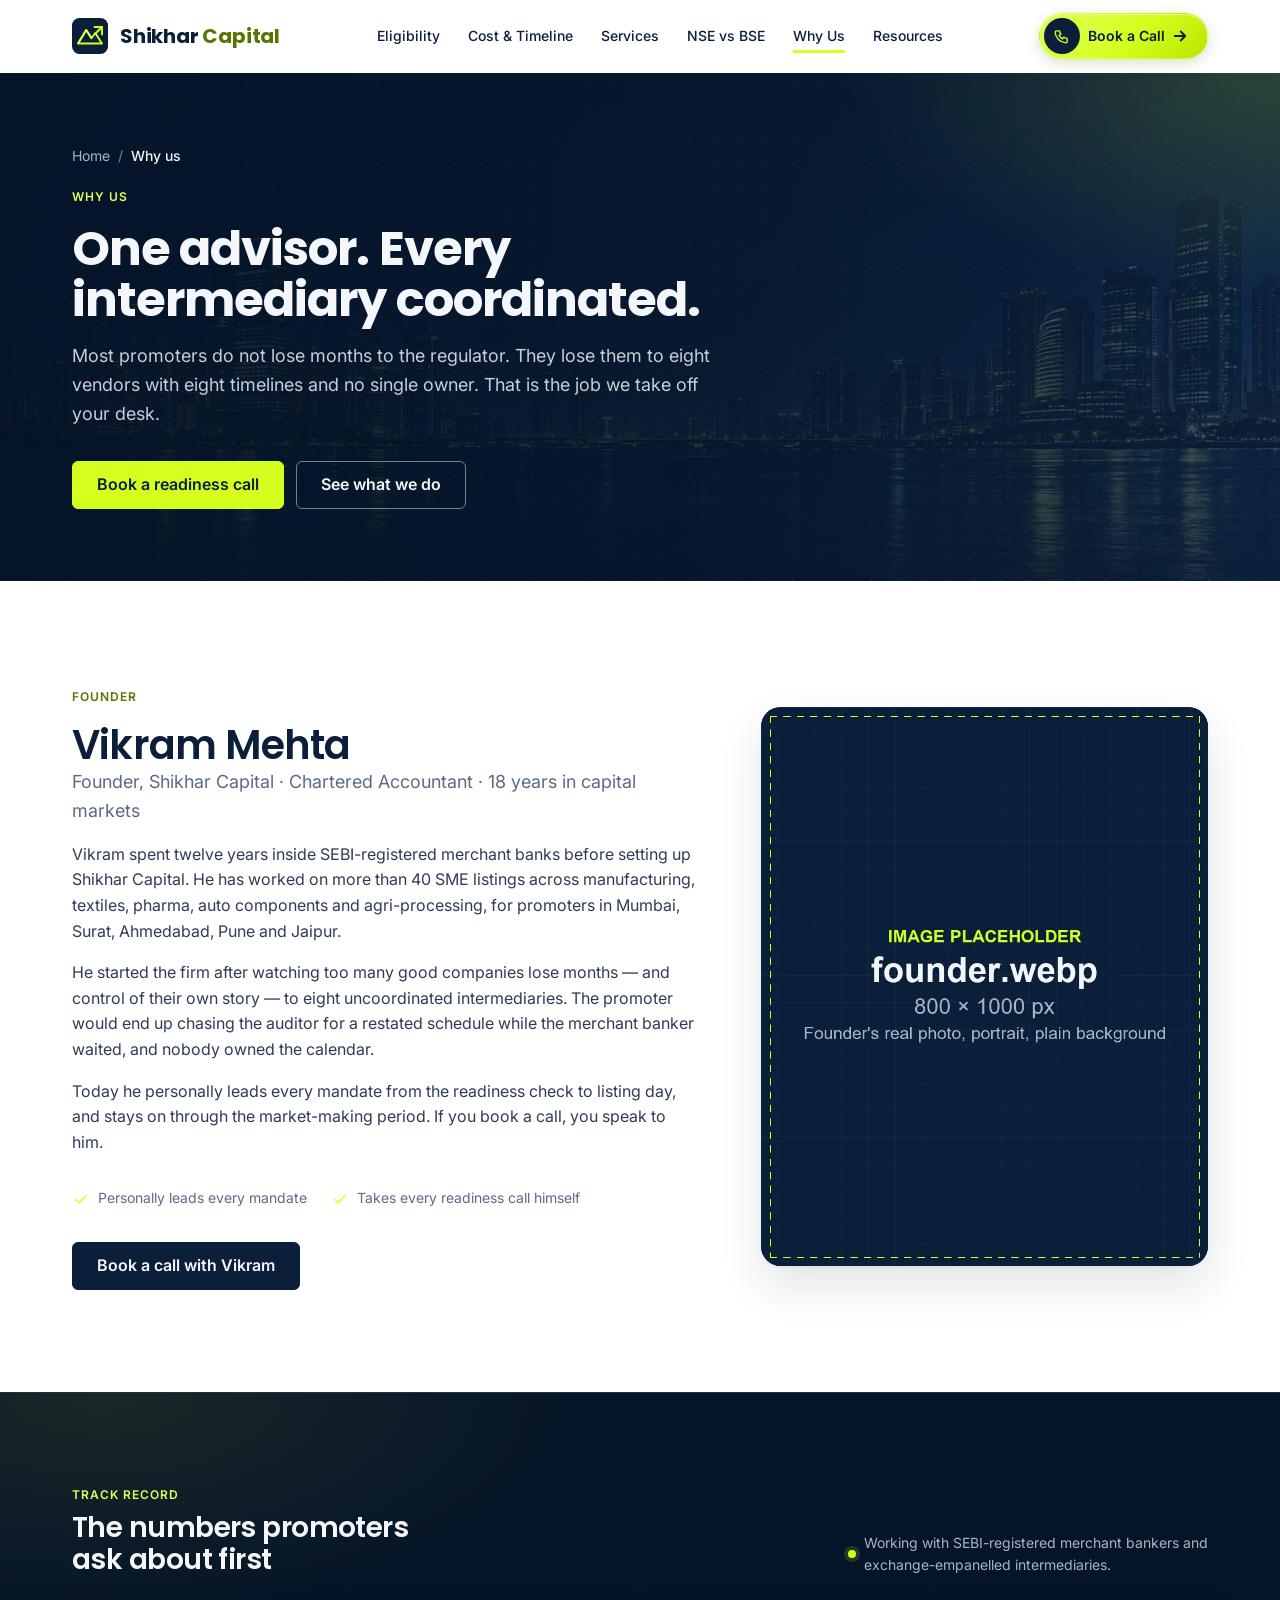
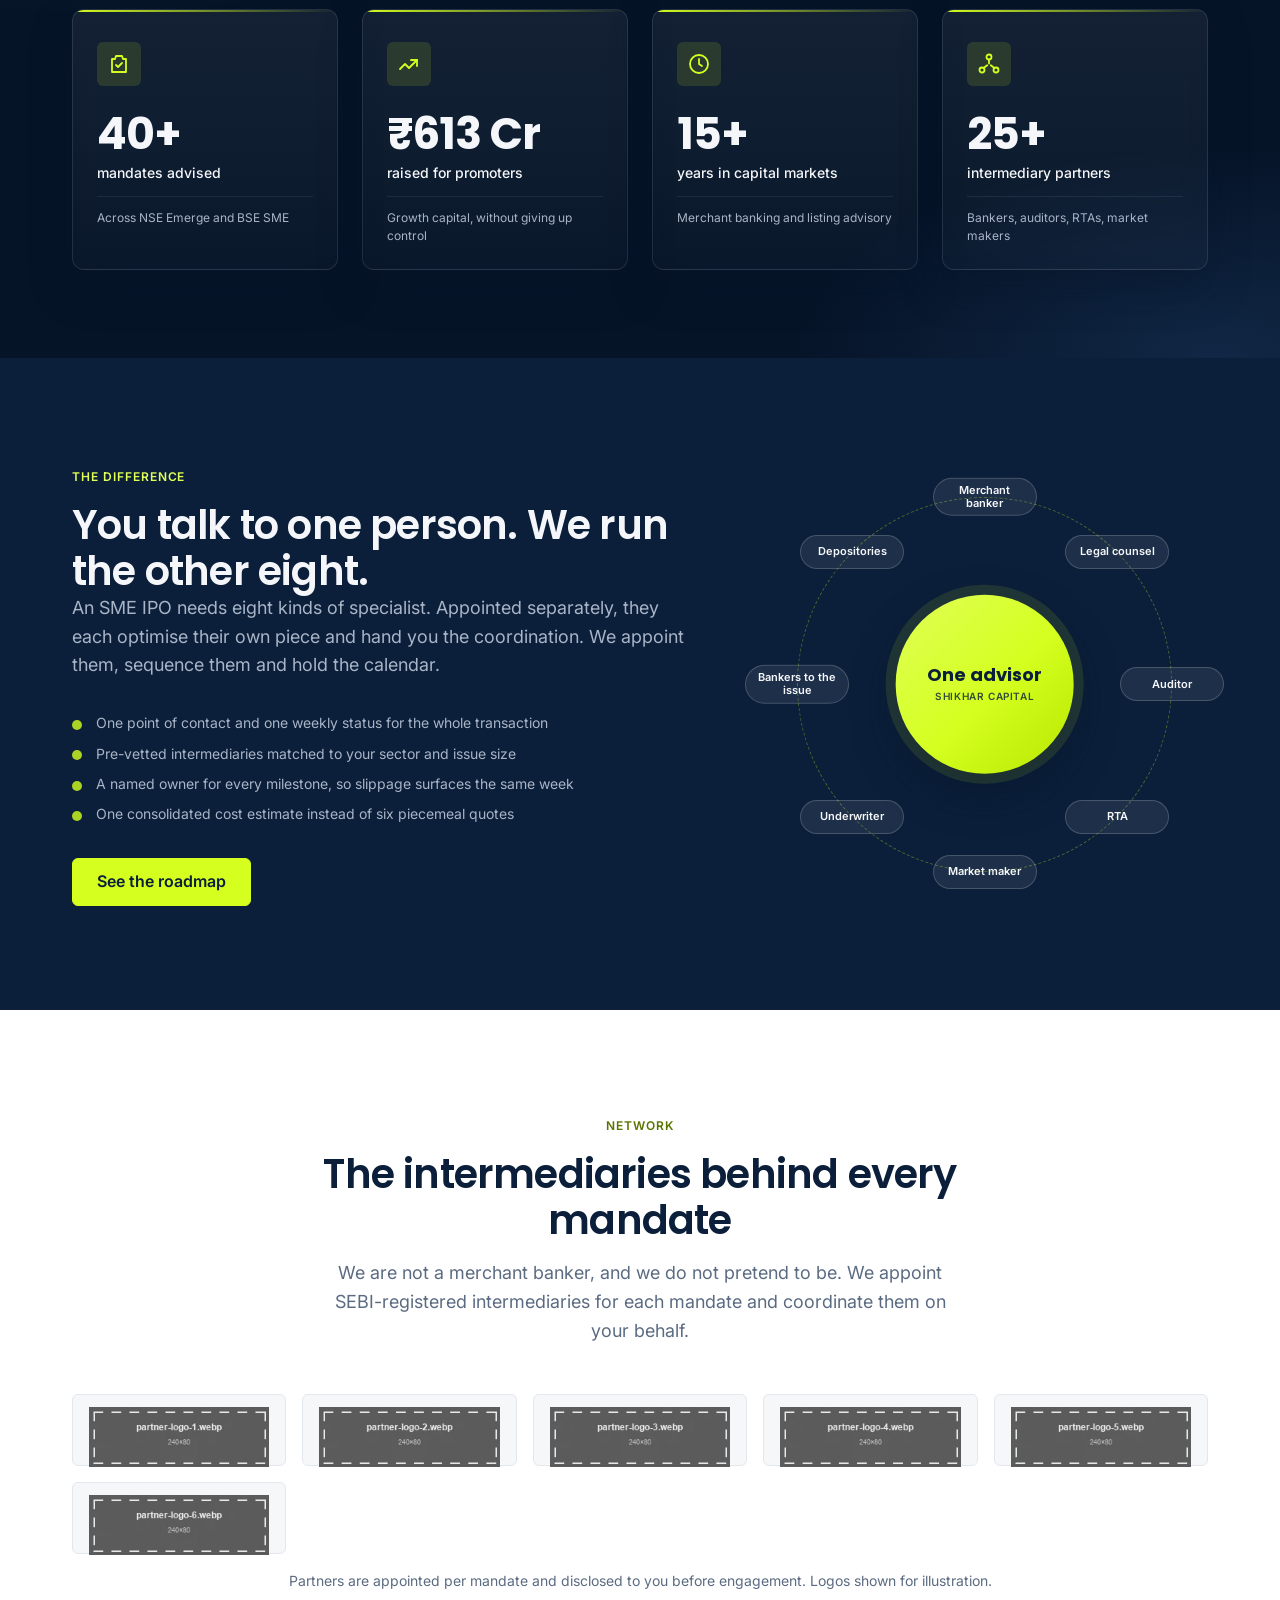
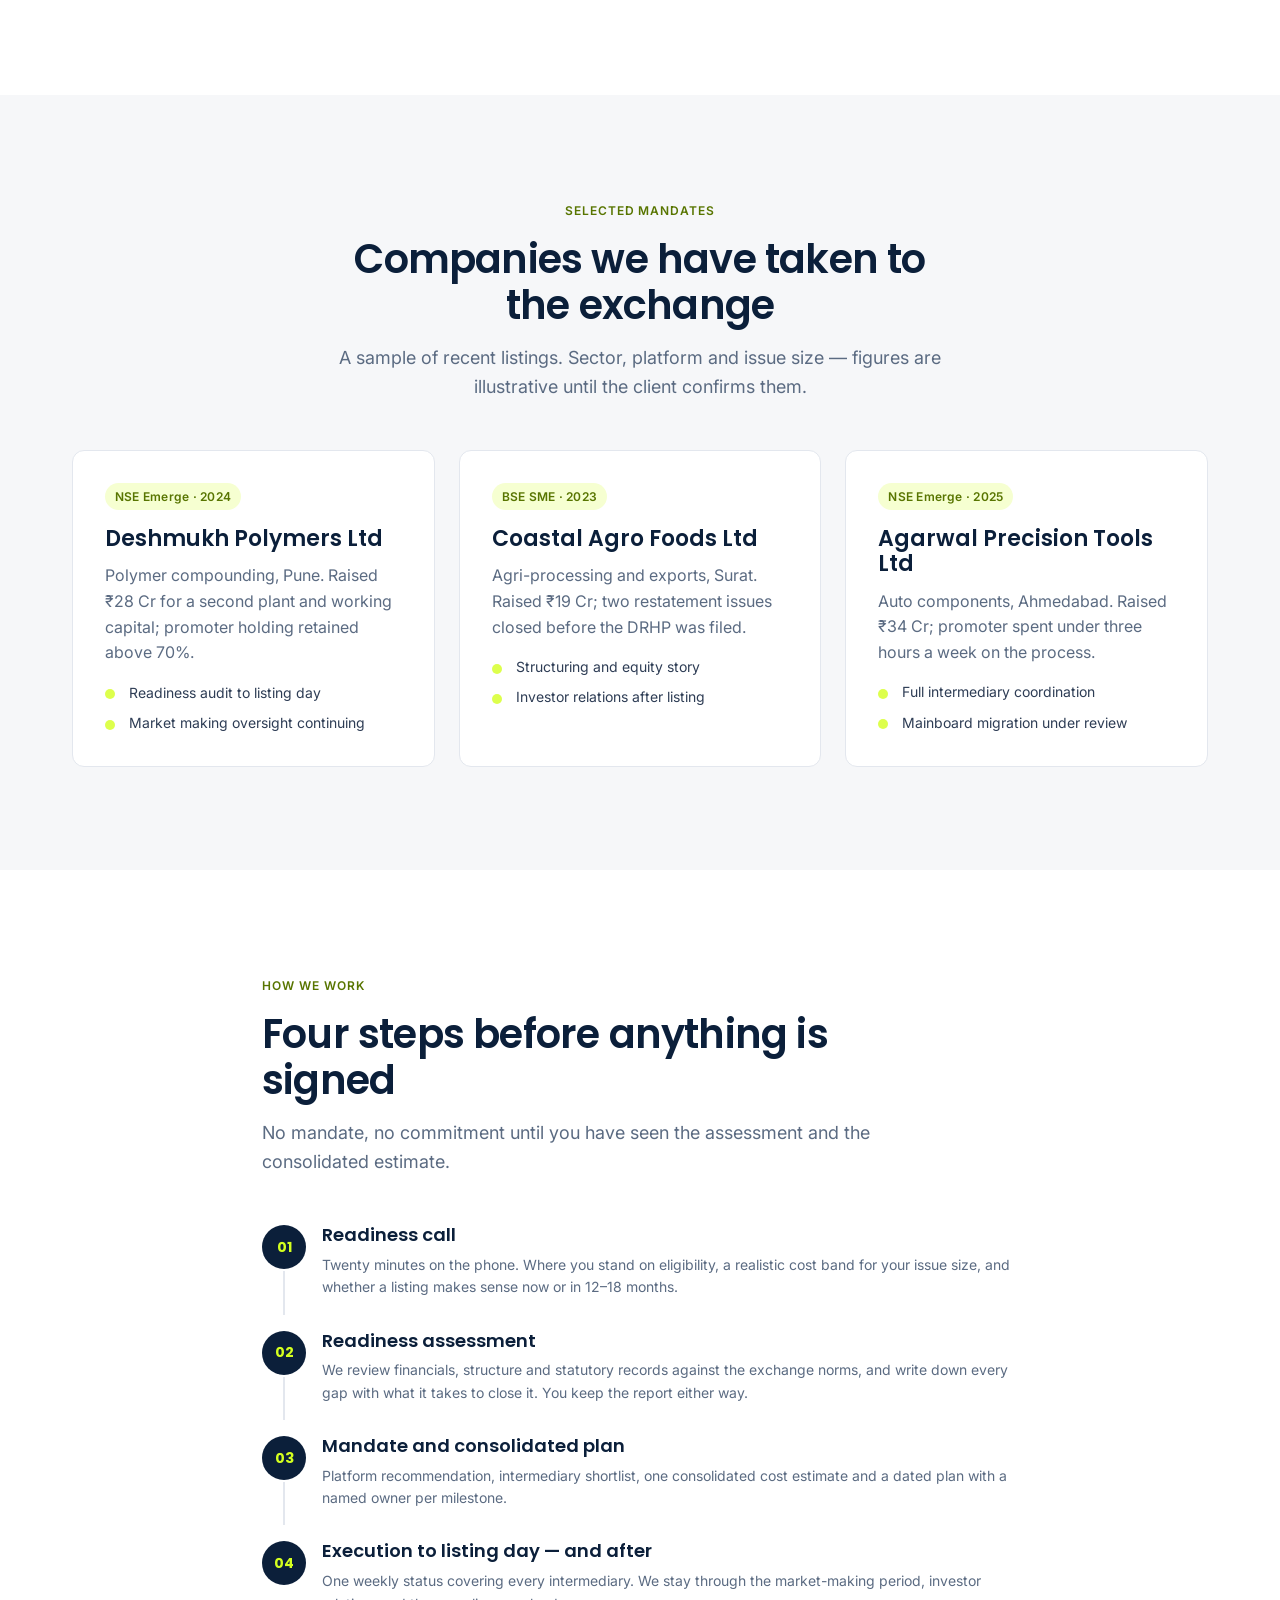
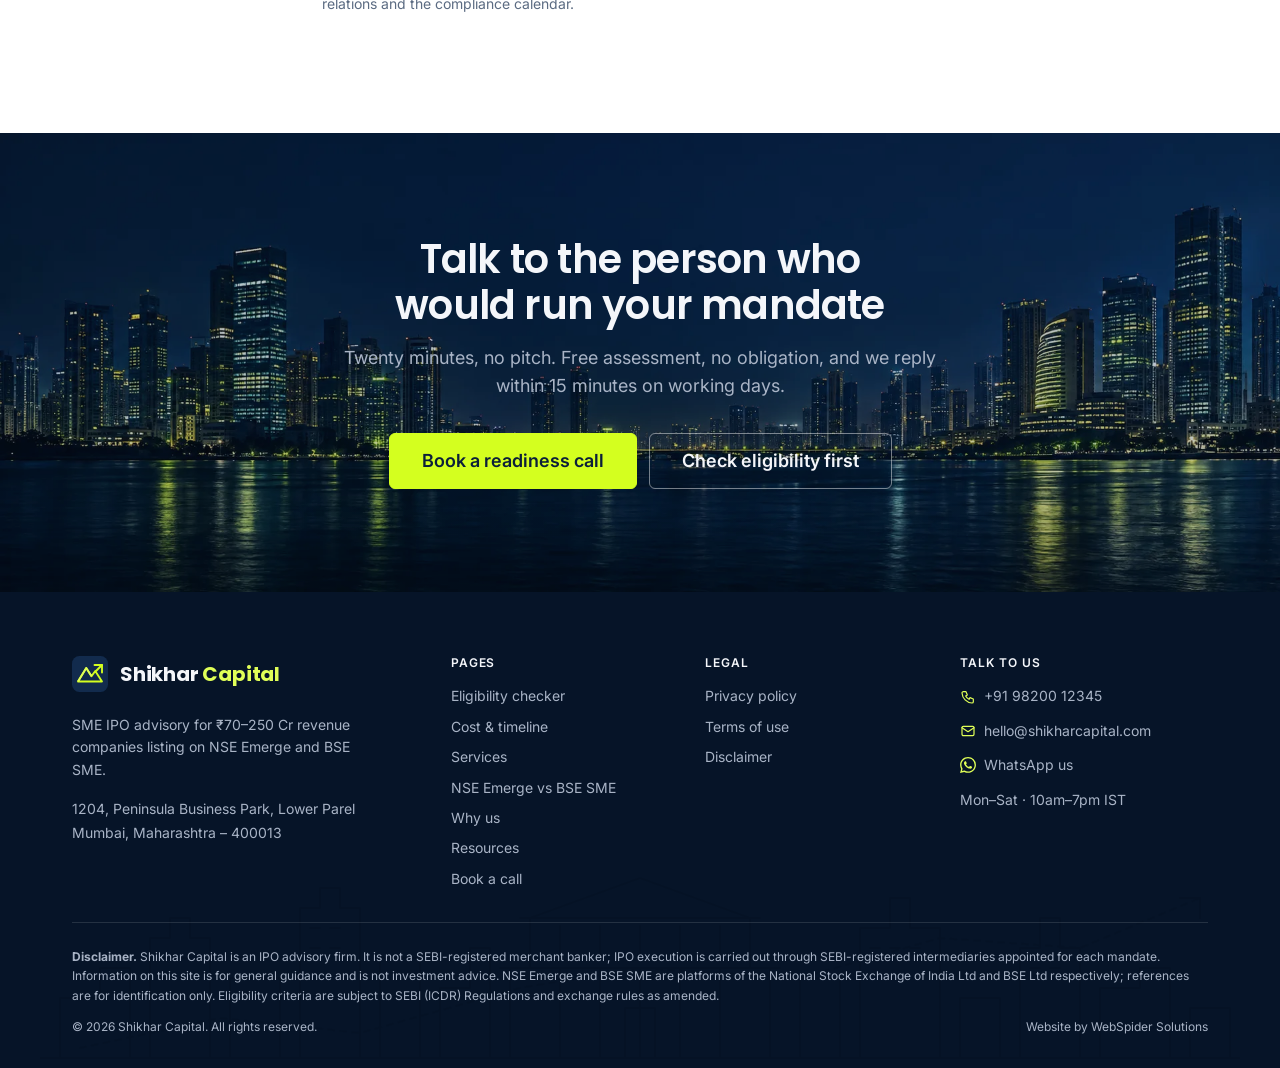
==== v1/about.html @ 498a398f "Build the ten remaining pages: checker, cost, services, NSE vs BSE, about, resources, legal Complete" ====
<!DOCTYPE html>
<html lang="en-IN">
<head>
  <meta charset="utf-8">
  <meta name="viewport" content="width=device-width, initial-scale=1">
  <title>Why Shikhar Capital — one advisor for your SME IPO | Shikhar Capital</title>
  <meta name="description" content="Meet the founder, see the intermediary network behind every mandate, and how one advisor replaces eight vendors from readiness check to listing day.">
  <!-- TODO: confirm production domain with client -->
  <link rel="canonical" href="https://www.shikharcapital.com/about">
  <meta name="theme-color" content="#0B1F3A">

  <!-- Open Graph / Twitter -->
  <meta property="og:type" content="website">
  <meta property="og:site_name" content="Shikhar Capital">
  <meta property="og:title" content="One advisor. Every intermediary coordinated.">
  <meta property="og:description" content="The founder, the network and the way we work — why promoters hand the coordination to us.">
  <meta property="og:url" content="https://www.shikharcapital.com/about">
  <meta property="og:image" content="https://www.shikharcapital.com/images/og-about.jpg">
  <meta property="og:locale" content="en_IN">
  <meta name="twitter:card" content="summary_large_image">

  <!-- Fonts -->
  <link rel="preconnect" href="https://fonts.googleapis.com">
  <link rel="preconnect" href="https://fonts.gstatic.com" crossorigin>
  <link href="https://fonts.googleapis.com/css2?family=Inter:wght@400;500;600&family=Poppins:wght@500;600;700&display=swap" rel="stylesheet">

  <link rel="icon" href="images/logo-mark.svg" type="image/svg+xml">
  <link rel="stylesheet" href="assets/style.css">
  <script defer src="assets/main.js"></script>

  <!-- Structured data: Organization + ProfessionalService (placeholders marked XXXX) -->
  <script type="application/ld+json">
  {
    "@context": "https://schema.org",
    "@graph": [
      {
        "@type": "Organization",
        "@id": "https://www.shikharcapital.com/#org",
        "name": "Shikhar Capital",
        "url": "https://www.shikharcapital.com/",
        "logo": "https://www.shikharcapital.com/images/logo-mark.svg",
        "email": "hello@shikharcapital.com",
        "contactPoint": {
          "@type": "ContactPoint",
          "telephone": "+91-98200-12345",
          "contactType": "sales",
          "areaServed": "IN",
          "availableLanguage": ["en", "hi"]
        },
        "sameAs": ["https://www.linkedin.com/company/shikhar-capital"]
      },
      {
        "@type": "ProfessionalService",
        "@id": "https://www.shikharcapital.com/#service",
        "name": "Shikhar Capital — SME IPO Advisory",
        "parentOrganization": { "@id": "https://www.shikharcapital.com/#org" },
        "url": "https://www.shikharcapital.com/",
        "description": "SME IPO advisory for ₹70–250 Cr revenue companies listing on NSE Emerge and BSE SME. One advisor coordinates every intermediary from readiness check to listing day, with a single consolidated plan.",
        "telephone": "+91-98200-12345",
        "priceRange": "₹₹₹",
        "address": {
          "@type": "PostalAddress",
          "streetAddress": "1204, Peninsula Business Park, Lower Parel",
          "addressLocality": "Mumbai",
          "addressRegion": "Maharashtra",
          "postalCode": "400013",
          "addressCountry": "IN"
        },
        "areaServed": { "@type": "Country", "name": "India" },
        "serviceType": ["SME IPO Advisory", "NSE Emerge Listing", "BSE SME Listing"],
        "knowsAbout": ["SME IPO", "NSE Emerge", "BSE SME", "DRHP", "IPO readiness", "Merchant banker coordination"]
      }
    ]
  }
  </script>

  <!-- Structured data: BreadcrumbList (mirrors the visible breadcrumb) -->
  <script type="application/ld+json">
  {
    "@context": "https://schema.org",
    "@type": "BreadcrumbList",
    "itemListElement": [
      { "@type": "ListItem", "position": 1, "name": "Home", "item": "https://www.shikharcapital.com/" },
      { "@type": "ListItem", "position": 2, "name": "Why us", "item": "https://www.shikharcapital.com/about" }
    ]
  }
  </script>

  <!-- Structured data: AboutPage + Person. SAMPLE DATA: founder name/role to be confirmed. -->
  <script type="application/ld+json">
  {
    "@context": "https://schema.org",
    "@type": "AboutPage",
    "url": "https://www.shikharcapital.com/about",
    "name": "Why Shikhar Capital — one advisor for your SME IPO",
    "about": { "@id": "https://www.shikharcapital.com/#org" },
    "mainEntity": {
      "@type": "Person",
      "name": "Vikram Mehta",
      "jobTitle": "Founder",
      "worksFor": { "@id": "https://www.shikharcapital.com/#org" },
      "knowsAbout": ["SME IPO", "NSE Emerge", "BSE SME", "IPO readiness", "Merchant banker coordination"]
    }
  }
  </script>
</head>
<body>

  <a class="skip-link" href="#main">Skip to content</a>

  <!-- ==================================================================
       SHARED: SITE HEADER — copy verbatim to every page.
       Keep in sync across all v1/*.html pages. Do not edit per page;
       aria-current is set by main.js.
       ================================================================== -->
  <header class="site-header">
    <div class="container site-header__inner">
      <a class="brand" href="index.html" aria-label="Shikhar Capital — home">
        <svg class="brand__mark" viewBox="0 0 48 48" aria-hidden="true" focusable="false">
          <rect width="48" height="48" rx="10" fill="#0B1F3A"/>
          <path d="M8 34 L19 16 L26 27 L31 20 L40 34 Z" fill="none" stroke="#D4FF1F" stroke-width="2.5" stroke-linejoin="round"/>
          <path d="M8 34 L19 16 L26 27" fill="none" stroke="#E0FF57" stroke-width="2.5" stroke-linejoin="round"/>
          <path d="M30 12 L40 12 L40 22" fill="none" stroke="#D4FF1F" stroke-width="2.5" stroke-linecap="round" stroke-linejoin="round"/>
          <path d="M40 12 L32 20" fill="none" stroke="#D4FF1F" stroke-width="2.5" stroke-linecap="round"/>
        </svg>
        <span class="brand__name">Shikhar <em>Capital</em></span>
      </a>

      <nav class="site-nav" id="site-nav" aria-label="Primary">
        <!-- On phones each link shows an icon tile + one-line description (.site-nav__desc); desktop shows the label only -->
        <ul class="site-nav__list">
          <li><a href="sme-ipo-eligibility.html"><span class="site-nav__icon" aria-hidden="true"><svg viewBox="0 0 24 24" fill="none" stroke="currentColor" stroke-width="1.8" stroke-linecap="round" stroke-linejoin="round"><path d="M9 12l2 2 4-4"/><path d="M12 3l8 4v5c0 5-3.5 8-8 9-4.5-1-8-4-8-9V7z"/></svg></span><span class="site-nav__text">Eligibility<small class="site-nav__desc">60-second readiness check</small></span></a></li>
          <li><a href="sme-ipo-cost-timeline.html"><span class="site-nav__icon" aria-hidden="true"><svg viewBox="0 0 24 24" fill="none" stroke="currentColor" stroke-width="1.8" stroke-linecap="round" stroke-linejoin="round"><circle cx="12" cy="12" r="9"/><path d="M12 7v5l3 2"/></svg></span><span class="site-nav__text">Cost &amp; Timeline<small class="site-nav__desc">What it costs, step by step</small></span></a></li>
          <li><a href="services.html"><span class="site-nav__icon" aria-hidden="true"><svg viewBox="0 0 24 24" fill="none" stroke="currentColor" stroke-width="1.8" stroke-linecap="round" stroke-linejoin="round"><path d="M12 3v18M5 8l7-5 7 5M5 16l7 5 7-5"/></svg></span><span class="site-nav__text">Services<small class="site-nav__desc">Pre-IPO · Execution · Post-listing</small></span></a></li>
          <li><a href="nse-emerge-vs-bse-sme.html"><span class="site-nav__icon" aria-hidden="true"><svg viewBox="0 0 24 24" fill="none" stroke="currentColor" stroke-width="1.8" stroke-linecap="round" stroke-linejoin="round"><path d="M4 19h16M6 16V9M10 16V5M14 16v-6M18 16V7"/></svg></span><span class="site-nav__text">NSE vs BSE<small class="site-nav__desc">Which platform fits you</small></span></a></li>
          <li><a href="about.html"><span class="site-nav__icon" aria-hidden="true"><svg viewBox="0 0 24 24" fill="none" stroke="currentColor" stroke-width="1.8" stroke-linecap="round" stroke-linejoin="round"><circle cx="12" cy="8" r="4"/><path d="M4 21a8 8 0 0 1 16 0"/></svg></span><span class="site-nav__text">Why Us<small class="site-nav__desc">One advisor, every intermediary</small></span></a></li>
          <li><a href="resources.html"><span class="site-nav__icon" aria-hidden="true"><svg viewBox="0 0 24 24" fill="none" stroke="currentColor" stroke-width="1.8" stroke-linecap="round" stroke-linejoin="round"><path d="M4 5h6a3 3 0 0 1 3 3v12a2 2 0 0 0-2-2H4z"/><path d="M20 5h-6a3 3 0 0 0-3 3v12a2 2 0 0 1 2-2h7z"/></svg></span><span class="site-nav__text">Resources<small class="site-nav__desc">Guides &amp; checklists</small></span></a></li>
        </ul>

        <!-- Phone-only footer of the menu -->
        <div class="site-nav__foot">
          <a class="btn btn--accent btn--block site-nav__cta" href="#book" data-book>
            <svg viewBox="0 0 24 24" fill="none" stroke="currentColor" stroke-width="1.8" stroke-linecap="round" stroke-linejoin="round" aria-hidden="true"><rect x="3" y="5" width="18" height="16" rx="2"/><path d="M3 10h18M8 3v4M16 3v4"/></svg>
            Book a readiness call
          </a>
          <div class="site-nav__quick">
            <a href="tel:+919820012345"><svg viewBox="0 0 24 24" fill="none" stroke="currentColor" stroke-width="1.8" stroke-linecap="round" stroke-linejoin="round" aria-hidden="true"><path d="M5 4h4l2 5-2.5 1.5a11 11 0 0 0 5 5L15 13l5 2v4a2 2 0 0 1-2 2A16 16 0 0 1 3 6a2 2 0 0 1 2-2z"/></svg>Call us</a>
            <a href="https://wa.me/919820012345?text=Hi%20Shikhar%20Capital%2C%20I%27d%20like%20to%20check%20if%20my%20company%20is%20SME%20IPO-ready." target="_blank" rel="noopener"><svg viewBox="0 0 24 24" fill="currentColor" aria-hidden="true"><path d="M17.472 14.382c-.297-.149-1.758-.867-2.03-.967-.273-.099-.471-.148-.67.15-.197.297-.767.966-.94 1.164-.173.199-.347.223-.644.075-.297-.15-1.255-.463-2.39-1.475-.883-.788-1.48-1.761-1.653-2.059-.173-.297-.018-.458.13-.606.134-.133.298-.347.446-.52.149-.174.198-.298.298-.497.099-.198.05-.371-.025-.52-.075-.149-.669-1.612-.916-2.207-.242-.579-.487-.5-.669-.51-.173-.008-.371-.01-.57-.01-.198 0-.52.074-.792.372-.272.297-1.04 1.016-1.04 2.479 0 1.462 1.065 2.875 1.213 3.074.149.198 2.096 3.2 5.077 4.487.709.306 1.262.489 1.694.625.712.227 1.36.195 1.871.118.571-.085 1.758-.719 2.006-1.413.248-.694.248-1.289.173-1.413-.074-.124-.272-.198-.57-.347m-5.421 7.403h-.004a9.87 9.87 0 01-5.031-1.378l-.361-.214-3.741.982.998-3.648-.235-.374a9.86 9.86 0 01-1.51-5.26c.001-5.45 4.436-9.884 9.888-9.884 2.64 0 5.122 1.03 6.988 2.898a9.825 9.825 0 012.893 6.994c-.003 5.45-4.437 9.885-9.885 9.885m8.413-18.297A11.815 11.815 0 0012.05 0C5.495 0 .16 5.335.157 11.892c0 2.096.547 4.142 1.588 5.945L.057 24l6.305-1.654a11.882 11.882 0 005.683 1.448h.005c6.554 0 11.89-5.335 11.893-11.893a11.821 11.821 0 00-3.48-8.413Z"/></svg>WhatsApp</a>
          </div>
          <!-- SAMPLE DATA: contact details -->
          <p class="site-nav__contact"><a href="mailto:hello@shikharcapital.com">hello@shikharcapital.com</a><span>Mon–Sat · 10am–7pm IST · Reply within 15 min</span></p>
        </div>
      </nav>

      <div class="site-header__right">
        <a class="btn btn--accent btn--sm site-header__cta" href="#book" data-book>
          <span class="site-header__cta-icon" aria-hidden="true"><svg viewBox="0 0 24 24" fill="none" stroke="currentColor" stroke-width="2" stroke-linecap="round" stroke-linejoin="round"><path d="M5 4h4l2 5-2.5 1.5a11 11 0 0 0 5 5L15 13l5 2v4a2 2 0 0 1-2 2A16 16 0 0 1 3 6a2 2 0 0 1 2-2z"/></svg></span>
          <span>Book a Call</span>
          <svg class="site-header__cta-arrow" viewBox="0 0 24 24" fill="none" stroke="currentColor" stroke-width="2.4" stroke-linecap="round" stroke-linejoin="round" aria-hidden="true"><path d="M5 12h14M13 6l6 6-6 6"/></svg>
        </a>
        <button class="nav-toggle" type="button" aria-expanded="false" aria-controls="site-nav" aria-label="Open menu">
          <svg class="icon-menu" viewBox="0 0 24 24" fill="none" stroke="currentColor" stroke-width="2" stroke-linecap="round" aria-hidden="true"><path d="M4 7h16M4 12h16M4 17h16"/></svg>
          <svg class="icon-close" viewBox="0 0 24 24" fill="none" stroke="currentColor" stroke-width="2" stroke-linecap="round" aria-hidden="true"><path d="M6 6l12 12M18 6L6 18"/></svg>
        </button>
      </div>
    </div>
  </header>
  <!-- /SHARED: SITE HEADER -->

  <main id="main">

    <!-- ============================ PAGE HERO ============================ -->
    <section class="page-hero" aria-labelledby="page-title">
      <img class="page-hero__bg" src="images/cta-bg.webp" alt="" width="1920" height="800" loading="lazy" decoding="async">
      <div class="container page-hero__inner">
        <div class="page-hero__content">
          <nav class="crumbs" aria-label="Breadcrumb">
            <ol>
              <li><a href="index.html">Home</a></li>
              <li aria-current="page">Why us</li>
            </ol>
          </nav>
          <span class="eyebrow">Why us</span>
          <h1 id="page-title">One advisor. Every intermediary coordinated.</h1>
          <p class="lead">Most promoters do not lose months to the regulator. They lose them to eight vendors with eight timelines and no single owner. That is the job we take off your desk.</p>
          <div class="btn-row">
            <a class="btn btn--accent" href="#book" data-book>Book a readiness call</a>
            <a class="btn btn--outline-light" href="services.html">See what we do</a>
          </div>
        </div>
      </div>
    </section>

    <!-- ============================ FOUNDER ============================ -->
    <section class="section" id="founder" aria-labelledby="founder-title">
      <div class="container split">
        <div>
          <span class="eyebrow">Founder</span>
          <!-- SAMPLE DATA: founder name, bio and figures — client to supply the real photo and bio -->
          <h2 id="founder-title"><span data-placeholder>Vikram Mehta</span></h2>
          <p class="lead"><span data-placeholder>Founder, Shikhar Capital · Chartered Accountant · 18 years in capital markets</span></p>
          <div data-placeholder>
            <p class="mt-4">Vikram spent twelve years inside SEBI-registered merchant banks before setting up Shikhar Capital. He has worked on more than 40 SME listings across manufacturing, textiles, pharma, auto components and agri-processing, for promoters in Mumbai, Surat, Ahmedabad, Pune and Jaipur.</p>
            <p class="mt-4">He started the firm after watching too many good companies lose months — and control of their own story — to eight uncoordinated intermediaries. The promoter would end up chasing the auditor for a restated schedule while the merchant banker waited, and nobody owned the calendar.</p>
            <p class="mt-4">Today he personally leads every mandate from the readiness check to listing day, and stays on through the market-making period. If you book a call, you speak to him.</p>
          </div>
          <ul class="trust-list trust-list--light mt-6" aria-label="How he works">
            <li><svg viewBox="0 0 24 24" fill="none" stroke="currentColor" stroke-width="2.5" stroke-linecap="round" stroke-linejoin="round" aria-hidden="true"><path d="M5 12.5l4.5 4.5L19 7.5"/></svg>Personally leads every mandate</li>
            <li><svg viewBox="0 0 24 24" fill="none" stroke="currentColor" stroke-width="2.5" stroke-linecap="round" stroke-linejoin="round" aria-hidden="true"><path d="M5 12.5l4.5 4.5L19 7.5"/></svg>Takes every readiness call himself</li>
          </ul>
          <div class="btn-row mt-6">
            <a class="btn btn--navy" href="#book" data-book>Book a call with Vikram</a>
          </div>
        </div>
        <div class="media-frame media-frame--portrait" data-reveal>
          <!-- IMAGE SLOT: images/founder.webp (800×1000 portrait) — client to supply the real photo -->
          <img src="images/founder.webp" alt="Vikram Mehta, Founder of Shikhar Capital" width="800" height="1000" loading="lazy" decoding="async">
        </div>
      </div>
    </section>

    <!-- ========================= PROOF STRIP (copied from the home page) ========================= -->
    <section class="section section--navy proof" id="proof" aria-labelledby="proof-title">
      <div class="container">
        <!-- SAMPLE DATA: client to confirm numbers. If unavailable at launch, replace with
             "Partners with SEBI-registered merchant bankers" style copy per brief. -->
        <div class="proof__head" data-reveal>
          <div>
            <span class="eyebrow">Track record</span>
            <h2 id="proof-title" class="proof__title">The numbers promoters ask about first</h2>
          </div>
          <p class="proof__note">Working with SEBI-registered merchant bankers and exchange-empanelled intermediaries.</p>
        </div>

        <div class="proof__grid">
          <div class="proof__card stat" data-reveal>
            <div class="icon-tile" aria-hidden="true">
              <svg viewBox="0 0 24 24" fill="none" stroke="currentColor" stroke-width="1.8" stroke-linecap="round" stroke-linejoin="round"><path d="M9 4h6l1 3h3v13H5V7h3z"/><path d="M9 13l2 2 4-4"/></svg>
            </div>
            <span class="stat__value"><span data-placeholder data-count="40">40</span>+</span>
            <span class="stat__label">mandates advised</span>
            <span class="proof__desc">Across NSE Emerge and BSE SME</span>
          </div>
          <div class="proof__card stat" data-reveal style="--reveal-delay: 100ms">
            <div class="icon-tile" aria-hidden="true">
              <svg viewBox="0 0 24 24" fill="none" stroke="currentColor" stroke-width="1.8" stroke-linecap="round" stroke-linejoin="round"><path d="M3 17l5-5 4 4 8-8"/><path d="M14 8h6v6"/></svg>
            </div>
            <span class="stat__value"><span class="rupee">₹</span><span data-placeholder data-count="620">620</span> Cr</span>
            <span class="stat__label">raised for promoters</span>
            <span class="proof__desc">Growth capital, without giving up control</span>
          </div>
          <div class="proof__card stat" data-reveal style="--reveal-delay: 200ms">
            <div class="icon-tile" aria-hidden="true">
              <svg viewBox="0 0 24 24" fill="none" stroke="currentColor" stroke-width="1.8" stroke-linecap="round" stroke-linejoin="round"><circle cx="12" cy="12" r="9"/><path d="M12 7v5l3 2"/></svg>
            </div>
            <span class="stat__value"><span data-placeholder data-count="15">15</span>+</span>
            <span class="stat__label">years in capital markets</span>
            <span class="proof__desc">Merchant banking and listing advisory</span>
          </div>
          <div class="proof__card stat" data-reveal style="--reveal-delay: 300ms">
            <div class="icon-tile" aria-hidden="true">
              <svg viewBox="0 0 24 24" fill="none" stroke="currentColor" stroke-width="1.8" stroke-linecap="round" stroke-linejoin="round"><circle cx="12" cy="5" r="2.5"/><circle cx="5" cy="18" r="2.5"/><circle cx="19" cy="18" r="2.5"/><path d="M12 7.5v4M10.2 13.2L6.6 16M13.8 13.2l3.6 2.8"/></svg>
            </div>
            <span class="stat__value"><span data-placeholder data-count="25">25</span>+</span>
            <span class="stat__label">intermediary partners</span>
            <span class="proof__desc">Bankers, auditors, RTAs, market makers</span>
          </div>
        </div>
      </div>
    </section>

    <!-- ============================ ONE VS EIGHT ============================ -->
    <section class="section section--navy" id="one-advisor" aria-labelledby="one-advisor-title">
      <div class="container split">
        <div>
          <span class="eyebrow">The difference</span>
          <h2 id="one-advisor-title">You talk to one person. We run the other eight.</h2>
          <p class="lead">An SME IPO needs eight kinds of specialist. Appointed separately, they each optimise their own piece and hand you the coordination. We appoint them, sequence them and hold the calendar.</p>
          <ul class="card__list mt-6">
            <li>One point of contact and one weekly status for the whole transaction</li>
            <li>Pre-vetted intermediaries matched to your sector and issue size</li>
            <li>A named owner for every milestone, so slippage surfaces the same week</li>
            <li>One consolidated cost estimate instead of six piecemeal quotes</li>
          </ul>
          <div class="btn-row mt-6">
            <a class="btn btn--accent" href="sme-ipo-cost-timeline.html">See the roadmap</a>
          </div>
        </div>
        <div class="orbit" data-reveal aria-hidden="true">
          <div class="orbit__core"><span><b>One advisor</b><small>Shikhar Capital</small></span></div>
          <div class="orbit__nodes">
            <span class="orbit__node" style="--x: 50.0%; --y: 8.0%">Merchant banker</span>
            <span class="orbit__node" style="--x: 79.7%; --y: 20.3%">Legal counsel</span>
            <span class="orbit__node" style="--x: 92.0%; --y: 50.0%">Auditor</span>
            <span class="orbit__node" style="--x: 79.7%; --y: 79.7%">RTA</span>
            <span class="orbit__node" style="--x: 50.0%; --y: 92.0%">Market maker</span>
            <span class="orbit__node" style="--x: 20.3%; --y: 79.7%">Underwriter</span>
            <span class="orbit__node" style="--x: 8.0%; --y: 50.0%">Bankers to the issue</span>
            <span class="orbit__node" style="--x: 20.3%; --y: 20.3%">Depositories</span>
          </div>
        </div>
        <p class="visually-hidden">Shikhar Capital coordinates eight intermediaries: merchant banker, legal counsel, auditor, registrar and transfer agent, market maker, underwriter, bankers to the issue and the depositories.</p>
      </div>
    </section>

    <!-- ============================ NETWORK ============================ -->
    <section class="section" id="network" aria-labelledby="network-title">
      <div class="container">
        <div class="section__head">
          <span class="eyebrow">Network</span>
          <h2 id="network-title">The intermediaries behind every mandate</h2>
          <p class="lead">We are not a merchant banker, and we do not pretend to be. We appoint SEBI-registered intermediaries for each mandate and coordinate them on your behalf.</p>
        </div>
        <!-- IMAGE SLOTS: images/partner-logo-1..6.webp (240×80). SAMPLE DATA: roles shown until the client confirms partners. -->
        <ul class="logo-row" aria-label="Intermediary partners">
          <li><img src="images/partner-logo-1.webp" alt="SEBI-registered merchant banker" width="240" height="80" loading="lazy" decoding="async"></li>
          <li><img src="images/partner-logo-2.webp" alt="Legal counsel" width="240" height="80" loading="lazy" decoding="async"></li>
          <li><img src="images/partner-logo-3.webp" alt="Peer-reviewed auditor" width="240" height="80" loading="lazy" decoding="async"></li>
          <li><img src="images/partner-logo-4.webp" alt="Registrar and transfer agent" width="240" height="80" loading="lazy" decoding="async"></li>
          <li><img src="images/partner-logo-5.webp" alt="Market maker" width="240" height="80" loading="lazy" decoding="async"></li>
          <li><img src="images/partner-logo-6.webp" alt="Depository participant" width="240" height="80" loading="lazy" decoding="async"></li>
        </ul>
        <p class="note text-center mt-4">Partners are appointed per mandate and disclosed to you before engagement. Logos shown for illustration.</p>
      </div>
    </section>

    <!-- ============================ MANDATES ============================ -->
    <section class="section section--paper" id="mandates" aria-labelledby="mandates-title">
      <div class="container">
        <div class="section__head">
          <span class="eyebrow">Selected mandates</span>
          <h2 id="mandates-title">Companies we have taken to the exchange</h2>
          <p class="lead">A sample of recent listings. Sector, platform and issue size — figures are illustrative until the client confirms them.</p>
        </div>
        <!-- SAMPLE DATA: all three mandate cards -->
        <div class="grid grid--3">
          <article class="card" data-reveal>
            <span class="chip">NSE Emerge · 2024</span>
            <h3 class="mt-4"><span data-placeholder>Deshmukh Polymers Ltd</span></h3>
            <p><span data-placeholder>Polymer compounding, Pune. Raised ₹28 Cr for a second plant and working capital; promoter holding retained above 70%.</span></p>
            <ul class="card__list">
              <li>Readiness audit to listing day</li>
              <li>Market making oversight continuing</li>
            </ul>
          </article>
          <article class="card" data-reveal style="--reveal-delay: 100ms">
            <span class="chip">BSE SME · 2023</span>
            <h3 class="mt-4"><span data-placeholder>Coastal Agro Foods Ltd</span></h3>
            <p><span data-placeholder>Agri-processing and exports, Surat. Raised ₹19 Cr; two restatement issues closed before the DRHP was filed.</span></p>
            <ul class="card__list">
              <li>Structuring and equity story</li>
              <li>Investor relations after listing</li>
            </ul>
          </article>
          <article class="card" data-reveal style="--reveal-delay: 200ms">
            <span class="chip">NSE Emerge · 2025</span>
            <h3 class="mt-4"><span data-placeholder>Agarwal Precision Tools Ltd</span></h3>
            <p><span data-placeholder>Auto components, Ahmedabad. Raised ₹34 Cr; promoter spent under three hours a week on the process.</span></p>
            <ul class="card__list">
              <li>Full intermediary coordination</li>
              <li>Mainboard migration under review</li>
            </ul>
          </article>
        </div>
      </div>
    </section>

    <!-- ============================ HOW WE WORK ============================ -->
    <section class="section" id="how-we-work" aria-labelledby="how-title">
      <div class="container container--narrow">
        <div class="section__head section__head--left">
          <span class="eyebrow">How we work</span>
          <h2 id="how-title">Four steps before anything is signed</h2>
          <p class="lead">No mandate, no commitment until you have seen the assessment and the consolidated estimate.</p>
        </div>

        <ol class="steps">
          <li class="steps__item" data-reveal>
            <span class="steps__num">01</span>
            <div class="steps__body">
              <h3>Readiness call</h3>
              <p>Twenty minutes on the phone. Where you stand on eligibility, a realistic cost band for your issue size, and whether a listing makes sense now or in 12–18 months.</p>
            </div>
          </li>
          <li class="steps__item" data-reveal style="--reveal-delay: 80ms">
            <span class="steps__num">02</span>
            <div class="steps__body">
              <h3>Readiness assessment</h3>
              <p>We review financials, structure and statutory records against the exchange norms, and write down every gap with what it takes to close it. You keep the report either way.</p>
            </div>
          </li>
          <li class="steps__item" data-reveal style="--reveal-delay: 160ms">
            <span class="steps__num">03</span>
            <div class="steps__body">
              <h3>Mandate and consolidated plan</h3>
              <p>Platform recommendation, intermediary shortlist, one consolidated cost estimate and a dated plan with a named owner per milestone.</p>
            </div>
          </li>
          <li class="steps__item" data-reveal style="--reveal-delay: 240ms">
            <span class="steps__num">04</span>
            <div class="steps__body">
              <h3>Execution to listing day — and after</h3>
              <p>One weekly status covering every intermediary. We stay through the market-making period, investor relations and the compliance calendar.</p>
            </div>
          </li>
        </ol>
      </div>
    </section>

    <!-- ============================ FINAL CTA ============================ -->
    <section class="section section--navy final-cta" aria-labelledby="cta-title">
      <!-- IMAGE: images/cta-bg.webp — client's night skyline -->
      <img class="final-cta__bg" src="images/cta-bg.webp" alt="" width="1920" height="800" loading="lazy" decoding="async">
      <div class="container">
        <div class="section__head">
          <h2 id="cta-title">Talk to the person who would run your mandate</h2>
          <p class="lead">Twenty minutes, no pitch. Free assessment, no obligation, and we reply within 15 minutes on working days.</p>
          <div class="btn-row">
            <a class="btn btn--accent btn--lg" href="#book" data-book>Book a readiness call</a>
            <a class="btn btn--outline-light btn--lg" href="sme-ipo-eligibility.html">Check eligibility first</a>
          </div>
        </div>
      </div>
    </section>
  </main>

  <!-- ==================================================================
       SHARED: SITE FOOTER — copy verbatim to every page.
       Keep in sync across all v1/*.html pages.
       ================================================================== -->
  <footer class="site-footer">
    <div class="container">
      <div class="footer__grid">
        <div>
          <a class="brand" href="index.html" aria-label="Shikhar Capital — home">
            <svg class="brand__mark" viewBox="0 0 48 48" aria-hidden="true" focusable="false">
              <rect width="48" height="48" rx="10" fill="#122B4D"/>
              <path d="M8 34 L19 16 L26 27 L31 20 L40 34 Z" fill="none" stroke="#D4FF1F" stroke-width="2.5" stroke-linejoin="round"/>
              <path d="M8 34 L19 16 L26 27" fill="none" stroke="#E0FF57" stroke-width="2.5" stroke-linejoin="round"/>
              <path d="M30 12 L40 12 L40 22" fill="none" stroke="#D4FF1F" stroke-width="2.5" stroke-linecap="round" stroke-linejoin="round"/>
              <path d="M40 12 L32 20" fill="none" stroke="#D4FF1F" stroke-width="2.5" stroke-linecap="round"/>
            </svg>
            <span class="brand__name">Shikhar <em>Capital</em></span>
          </a>
          <p class="footer__blurb">SME IPO advisory for ₹70–250 Cr revenue companies listing on NSE Emerge and BSE SME.</p>
          <!-- SAMPLE DATA: office address -->
          <address class="footer__addr">
            <span data-placeholder>1204, Peninsula Business Park, Lower Parel</span><br>
            <span data-placeholder>Mumbai, Maharashtra – 400013</span>
          </address>
        </div>

        <div>
          <h2 class="footer__title">Pages</h2>
          <ul class="footer__links">
            <li><a href="sme-ipo-eligibility.html">Eligibility checker</a></li>
            <li><a href="sme-ipo-cost-timeline.html">Cost &amp; timeline</a></li>
            <li><a href="services.html">Services</a></li>
            <li><a href="nse-emerge-vs-bse-sme.html">NSE Emerge vs BSE SME</a></li>
            <li><a href="about.html">Why us</a></li>
            <li><a href="resources.html">Resources</a></li>
            <li><a href="#book" data-book>Book a call</a></li>
          </ul>
        </div>

        <div>
          <h2 class="footer__title">Legal</h2>
          <ul class="footer__links">
            <li><a href="privacy.html">Privacy policy</a></li>
            <li><a href="terms.html">Terms of use</a></li>
            <li><a href="disclaimer.html">Disclaimer</a></li>
          </ul>
        </div>

        <div>
          <h2 class="footer__title">Talk to us</h2>
          <div class="footer__contact">
            <!-- SAMPLE DATA: phone, email -->
            <a href="tel:+919820012345"><svg viewBox="0 0 24 24" fill="none" stroke="currentColor" stroke-width="1.8" stroke-linecap="round" stroke-linejoin="round" aria-hidden="true"><path d="M5 4h4l2 5-2.5 1.5a11 11 0 0 0 5 5L15 13l5 2v4a2 2 0 0 1-2 2A16 16 0 0 1 3 6a2 2 0 0 1 2-2z"/></svg><span data-placeholder>+91 98200 12345</span></a>
            <a href="mailto:hello@shikharcapital.com"><svg viewBox="0 0 24 24" fill="none" stroke="currentColor" stroke-width="1.8" stroke-linecap="round" stroke-linejoin="round" aria-hidden="true"><rect x="3" y="5" width="18" height="14" rx="2"/><path d="M3 7l9 6 9-6"/></svg><span data-placeholder>hello@shikharcapital.com</span></a>
            <a href="https://wa.me/919820012345?text=Hi%20Shikhar%20Capital%2C%20I%27d%20like%20to%20check%20if%20my%20company%20is%20SME%20IPO-ready.%20Company%3A%20___%20%7C%20Revenue%20(FY)%3A%20___%20%7C%20City%3A%20___" target="_blank" rel="noopener"><svg viewBox="0 0 24 24" fill="currentColor" aria-hidden="true"><path d="M17.472 14.382c-.297-.149-1.758-.867-2.03-.967-.273-.099-.471-.148-.67.15-.197.297-.767.966-.94 1.164-.173.199-.347.223-.644.075-.297-.15-1.255-.463-2.39-1.475-.883-.788-1.48-1.761-1.653-2.059-.173-.297-.018-.458.13-.606.134-.133.298-.347.446-.52.149-.174.198-.298.298-.497.099-.198.05-.371-.025-.52-.075-.149-.669-1.612-.916-2.207-.242-.579-.487-.5-.669-.51-.173-.008-.371-.01-.57-.01-.198 0-.52.074-.792.372-.272.297-1.04 1.016-1.04 2.479 0 1.462 1.065 2.875 1.213 3.074.149.198 2.096 3.2 5.077 4.487.709.306 1.262.489 1.694.625.712.227 1.36.195 1.871.118.571-.085 1.758-.719 2.006-1.413.248-.694.248-1.289.173-1.413-.074-.124-.272-.198-.57-.347m-5.421 7.403h-.004a9.87 9.87 0 01-5.031-1.378l-.361-.214-3.741.982.998-3.648-.235-.374a9.86 9.86 0 01-1.51-5.26c.001-5.45 4.436-9.884 9.888-9.884 2.64 0 5.122 1.03 6.988 2.898a9.825 9.825 0 012.893 6.994c-.003 5.45-4.437 9.885-9.885 9.885m8.413-18.297A11.815 11.815 0 0012.05 0C5.495 0 .16 5.335.157 11.892c0 2.096.547 4.142 1.588 5.945L.057 24l6.305-1.654a11.882 11.882 0 005.683 1.448h.005c6.554 0 11.89-5.335 11.893-11.893a11.821 11.821 0 00-3.48-8.413Z"/></svg>WhatsApp us</a>
            <span>Mon–Sat · 10am–7pm IST</span>
          </div>
        </div>
      </div>

      <div class="footer__legal">
        <!-- SAMPLE DATA: disclaimer wording for legal review; must align with Google financial-services ad policy -->
        <p><strong>Disclaimer.</strong> Shikhar Capital is an IPO advisory firm. It is not a SEBI-registered merchant banker; IPO execution is carried out through SEBI-registered intermediaries appointed for each mandate. Information on this site is for general guidance and is not investment advice. NSE Emerge and BSE SME are platforms of the National Stock Exchange of India Ltd and BSE Ltd respectively; references are for identification only. Eligibility criteria are subject to SEBI (ICDR) Regulations and exchange rules as amended.</p>
        <div class="footer__copy">
          <span>© <span data-year>2026</span> Shikhar Capital. All rights reserved.</span>
          <span>Website by <a href="https://webspidersolutions.com" rel="noopener" target="_blank">WebSpider Solutions</a></span>
        </div>
      </div>
    </div>
  </footer>
  <!-- /SHARED: SITE FOOTER -->

  <!-- ==================================================================
       SHARED: ALWAYS-ON WIDGETS — copy verbatim to every page.
       Mobile bottom bar + "Book a call" split-screen dialog (opened by any [data-book] link;
       replaces the former book.html page). WhatsApp float + callback widget removed by the client.
       ================================================================== -->
  <dialog class="book" id="book" aria-labelledby="book-title">
    <div class="book__panel">
      <button class="book__close" type="button" data-book-close aria-label="Close">
        <svg viewBox="0 0 24 24" fill="none" stroke="currentColor" stroke-width="2.2" stroke-linecap="round" aria-hidden="true"><path d="M6 6l12 12M18 6L6 18"/></svg>
      </button>

      <!-- Left: what the call is -->
      <aside class="book__aside">
        <span class="book__handle" aria-hidden="true"></span>
        <img class="book__bg" src="images/cta-bg.webp" alt="" width="1920" height="800" loading="lazy" decoding="async">
        <div class="book__aside-body">
          <span class="book__eyebrow">Readiness call · 20 minutes</span>
          <h2 class="book__title" id="book-title">Twenty minutes with an advisor. No pitch.</h2>
          <p class="book__sub">We look at your numbers, tell you honestly where you stand, and what the next two steps would be.</p>
          <ul class="book__list">
            <li><svg viewBox="0 0 24 24" fill="none" stroke="currentColor" stroke-width="2.5" stroke-linecap="round" stroke-linejoin="round" aria-hidden="true"><path d="M5 12.5l4.5 4.5L19 7.5"/></svg>A first read on NSE Emerge / BSE SME eligibility</li>
            <li><svg viewBox="0 0 24 24" fill="none" stroke="currentColor" stroke-width="2.5" stroke-linecap="round" stroke-linejoin="round" aria-hidden="true"><path d="M5 12.5l4.5 4.5L19 7.5"/></svg>A realistic cost band for your issue size</li>
            <li><svg viewBox="0 0 24 24" fill="none" stroke="currentColor" stroke-width="2.5" stroke-linecap="round" stroke-linejoin="round" aria-hidden="true"><path d="M5 12.5l4.5 4.5L19 7.5"/></svg>Your next two steps, in writing, the same day</li>
          </ul>
          <!-- SAMPLE DATA: advisor name -->
          <div class="book__advisor">
            <img src="images/founder.webp" alt="" width="800" height="1000" loading="lazy" decoding="async">
            <span><b><span data-placeholder>Vikram Mehta</span></b><small>Founder · takes every readiness call</small></span>
          </div>
          <p class="book__trust">Free · No obligation · Mon–Sat, 10am–7pm IST</p>
        </div>
      </aside>

      <!-- Right: the form -->
      <div class="book__main">
        <form class="book-form" id="book-form" novalidate aria-label="Book a readiness call">
          <div class="book-form__head">
            <h3>Book your call</h3>
            <p>Fill this in and we confirm a slot on WhatsApp within 15 minutes on working days.</p>
          </div>
          <div class="book-form__fields">
            <div class="book-form__row">
              <div class="field">
                <label for="bk-name">Your name</label>
                <input class="input" id="bk-name" name="name" type="text" autocomplete="name" required aria-describedby="bk-name-error" placeholder="Your name">
                <span class="field__error" id="bk-name-error" aria-live="polite"></span>
              </div>
              <div class="field">
                <label for="bk-company">Company name</label>
                <input class="input" id="bk-company" name="company" type="text" autocomplete="organization" required aria-describedby="bk-company-error" placeholder="Company name">
                <span class="field__error" id="bk-company-error" aria-live="polite"></span>
              </div>
            </div>
            <div class="book-form__row">
              <div class="field">
                <label for="bk-mobile">Mobile / WhatsApp</label>
                <input class="input" id="bk-mobile" name="mobile" type="tel" inputmode="numeric" autocomplete="tel-national" required aria-describedby="bk-mobile-error" placeholder="Mobile / WhatsApp (10 digits)">
                <span class="field__error" id="bk-mobile-error" aria-live="polite"></span>
              </div>
              <div class="field">
                <label for="bk-email">Email <span class="field__opt">(optional)</span></label>
                <input class="input" id="bk-email" name="email" type="email" autocomplete="email" aria-describedby="bk-email-error" placeholder="Email (optional)">
                <span class="field__error" id="bk-email-error" aria-live="polite"></span>
              </div>
            </div>
            <div class="book-form__row">
              <div class="field">
                <label for="bk-revenue">Annual revenue (last FY)</label>
                <select class="input input--select" id="bk-revenue" name="revenue" required aria-describedby="bk-revenue-error">
                  <option value="" selected disabled>Annual revenue (last FY)</option>
                  <option value="under-70">Under ₹70 Cr</option>
                  <option value="70-150">₹70–150 Cr</option>
                  <option value="150-250">₹150–250 Cr</option>
                  <option value="over-250">Over ₹250 Cr</option>
                </select>
                <span class="field__error" id="bk-revenue-error" aria-live="polite"></span>
              </div>
              <div class="field">
                <label for="bk-slot">Preferred time</label>
                <select class="input input--select" id="bk-slot" name="slot" required aria-describedby="bk-slot-error">
                  <option value="" selected disabled>Preferred time window</option>
                  <option value="morning">Morning · 10am–1pm</option>
                  <option value="afternoon">Afternoon · 1pm–4pm</option>
                  <option value="evening">Evening · 4pm–7pm</option>
                </select>
                <span class="field__error" id="bk-slot-error" aria-live="polite"></span>
              </div>
            </div>
            <input type="hidden" name="page" value="">
            <button class="btn btn--accent btn--block" type="submit">
              Book my readiness call
              <svg viewBox="0 0 24 24" fill="none" stroke="currentColor" stroke-width="2.2" stroke-linecap="round" stroke-linejoin="round" aria-hidden="true"><path d="M5 12h14M13 6l6 6-6 6"/></svg>
            </button>
            <p class="book-form__note">
              <svg viewBox="0 0 24 24" fill="none" stroke="currentColor" stroke-width="2" stroke-linecap="round" stroke-linejoin="round" aria-hidden="true"><path d="M12 3l8 4v5c0 5-3.5 8-8 9-4.5-1-8-4-8-9V7z"/><path d="M9 12l2 2 4-4"/></svg>
              Your details stay with Shikhar Capital.
            </p>
          </div>
          <div class="book-form__success" tabindex="-1" hidden>
            <span class="book-form__success-icon" aria-hidden="true">
              <svg viewBox="0 0 24 24" fill="none" stroke="currentColor" stroke-width="2.5" stroke-linecap="round" stroke-linejoin="round"><path d="M5 12.5l4.5 4.5L19 7.5"/></svg>
            </span>
            <h3>You're booked in.</h3>
            <p>We'll confirm your slot on WhatsApp within 15 minutes (Mon–Sat, 10am–7pm IST). Want to jump the queue? <a class="link" href="https://wa.me/919820012345?text=Hi%20Shikhar%20Capital%2C%20I%20just%20booked%20a%20readiness%20call." target="_blank" rel="noopener">Message us now</a>.</p>
            <button class="btn btn--outline btn--sm" type="button" data-book-close>Done</button>
          </div>
        </form>
      </div>
    </div>
  </dialog>

  <nav class="mobile-bar" aria-label="Quick actions">
    <a class="mobile-bar__cta" href="tel:+919820012345"><svg viewBox="0 0 24 24" fill="none" stroke="currentColor" stroke-width="2" stroke-linecap="round" stroke-linejoin="round" aria-hidden="true"><path d="M5 4h4l2 5-2.5 1.5a11 11 0 0 0 5 5L15 13l5 2v4a2 2 0 0 1-2 2A16 16 0 0 1 3 6a2 2 0 0 1 2-2z"/></svg>Call us</a>
    <a class="mobile-bar__cta" href="https://wa.me/919820012345?text=Hi%20Shikhar%20Capital%2C%20I%27d%20like%20to%20check%20if%20my%20company%20is%20SME%20IPO-ready.%20Company%3A%20___%20%7C%20Revenue%20(FY)%3A%20___%20%7C%20City%3A%20___" target="_blank" rel="noopener"><svg viewBox="0 0 24 24" fill="currentColor" aria-hidden="true"><path d="M17.472 14.382c-.297-.149-1.758-.867-2.03-.967-.273-.099-.471-.148-.67.15-.197.297-.767.966-.94 1.164-.173.199-.347.223-.644.075-.297-.15-1.255-.463-2.39-1.475-.883-.788-1.48-1.761-1.653-2.059-.173-.297-.018-.458.13-.606.134-.133.298-.347.446-.52.149-.174.198-.298.298-.497.099-.198.05-.371-.025-.52-.075-.149-.669-1.612-.916-2.207-.242-.579-.487-.5-.669-.51-.173-.008-.371-.01-.57-.01-.198 0-.52.074-.792.372-.272.297-1.04 1.016-1.04 2.479 0 1.462 1.065 2.875 1.213 3.074.149.198 2.096 3.2 5.077 4.487.709.306 1.262.489 1.694.625.712.227 1.36.195 1.871.118.571-.085 1.758-.719 2.006-1.413.248-.694.248-1.289.173-1.413-.074-.124-.272-.198-.57-.347m-5.421 7.403h-.004a9.87 9.87 0 01-5.031-1.378l-.361-.214-3.741.982.998-3.648-.235-.374a9.86 9.86 0 01-1.51-5.26c.001-5.45 4.436-9.884 9.888-9.884 2.64 0 5.122 1.03 6.988 2.898a9.825 9.825 0 012.893 6.994c-.003 5.45-4.437 9.885-9.885 9.885m8.413-18.297A11.815 11.815 0 0012.05 0C5.495 0 .16 5.335.157 11.892c0 2.096.547 4.142 1.588 5.945L.057 24l6.305-1.654a11.882 11.882 0 005.683 1.448h.005c6.554 0 11.89-5.335 11.893-11.893a11.821 11.821 0 00-3.48-8.413Z"/></svg>WhatsApp</a>
  </nav>
  <!-- /SHARED: ALWAYS-ON WIDGETS -->

</body>
</html>
---- v1/assets/style.css ----
/* ==========================================================================
   Shikhar Capital — site stylesheet (v1)
   Sections: 01 Tokens · 02 Reset & base · 03 Typography · 04 Layout
             05 Components · 06 Site chrome · 07 Sections · 08 Utilities
             09 Motion & media
   Conventions: BEM-lite, mobile-first min-width queries, colours via tokens.
   ========================================================================== */

/* ==========================================================================
   01 TOKENS
   ========================================================================== */
:root {
  /* Navy scale */
  --navy-950: #061428;
  --navy-900: #0B1F3A;
  --navy-800: #122B4D;
  --navy-700: #1B3A63;
  --navy-600: #254B7C;

  /* Lime accent */
  --accent-500: #D4FF1F;
  --accent-400: #E0FF57;
  --accent-600: #B9E600;
  --accent-700: #587500; /* accent text on white (AA 5:1) */
  --accent-100: #F6FFD1;

  /* Ink (text on light) */
  --ink-900: #0B1F3A;
  --ink-700: #2E3D55;
  --ink-500: #5B6B82;

  /* Text on dark */
  --fg-dark: #F4F6FA;
  --fg-dark-muted: #A9B4C6;

  --white: #FFFFFF;
  --paper: #F6F7F9;
  --line: #E3E7EE;
  --line-dark: rgba(255, 255, 255, .12);
  --success: #1E8E5A;
  --error: #C4392B;
  --focus: var(--accent-400);

  /* Theme slots (light default) */
  --bg: var(--white);
  --fg: var(--ink-700);
  --fg-heading: var(--ink-900);
  --fg-muted: var(--ink-500);
  --card: var(--white);
  --border: var(--line);
  --accent-text: var(--accent-700);

  /* Fonts */
  --font-display: Poppins, Inter, system-ui, -apple-system, "Segoe UI", sans-serif;
  --font-sans: Inter, system-ui, -apple-system, "Segoe UI", Roboto, sans-serif;

  /* Type scale */
  --fs-display: clamp(2.25rem, 1.4rem + 3.2vw, 3.75rem);
  --fs-h2: clamp(1.75rem, 1.25rem + 1.8vw, 2.5rem);
  --fs-h3: 1.375rem;
  --fs-h4: 1.125rem;
  --fs-lg: 1.125rem;
  --fs-body: 1rem;
  --fs-sm: .875rem;
  --fs-xs: .75rem;
  --fs-stat: clamp(1.75rem, 1.2rem + 1.6vw, 2.5rem);

  /* Spacing */
  --sp-1: 4px;
  --sp-2: 8px;
  --sp-3: 12px;
  --sp-4: 16px;
  --sp-5: 24px;
  --sp-6: 32px;
  --sp-7: 48px;
  --sp-8: 64px;
  --sp-9: 96px;
  --section-y: clamp(4rem, 8vw, 7rem);

  /* Layout */
  --container: 1200px;
  --container-narrow: 820px;
  --gutter: clamp(1rem, 4vw, 2rem);
  --header-h: 64px;
  --mobile-bar-h: 64px;

  /* Radii & shadows */
  --r-sm: 6px;
  --r-md: 12px;
  --r-lg: 20px;
  --r-pill: 999px;
  --shadow-sm: 0 1px 2px rgba(11, 31, 58, .08);
  --shadow-md: 0 8px 24px rgba(11, 31, 58, .12);
  --shadow-lg: 0 20px 48px rgba(11, 31, 58, .2);

  --ease: 200ms cubic-bezier(.2, .7, .2, 1);
}

@media (min-width: 768px) {
  :root { --header-h: 72px; }
}

/* Dark (navy) section theme */
.section--navy {
  --bg: var(--navy-900);
  --fg: var(--fg-dark-muted);
  --fg-heading: var(--fg-dark);
  --fg-muted: var(--fg-dark-muted);
  --card: var(--navy-800);
  --border: var(--line-dark);
  --accent-text: var(--accent-400);
}

/* Paper (off-white) section theme */
.section--paper {
  --bg: var(--paper);
}

/* ==========================================================================
   02 RESET & BASE
   ========================================================================== */
*,
*::before,
*::after { box-sizing: border-box; }

html {
  -webkit-text-size-adjust: 100%;
  scroll-behavior: smooth;
  scroll-padding-top: calc(var(--header-h) + 16px);
}

body {
  margin: 0;
  font-family: var(--font-sans);
  font-size: var(--fs-body);
  line-height: 1.6;
  color: var(--ink-700);
  background: var(--white);
  -webkit-font-smoothing: antialiased;
  padding-bottom: var(--mobile-bar-h); /* clear fixed mobile bar */
}

@media (min-width: 768px) {
  body { padding-bottom: 0; }
}

h1, h2, h3, h4, p, ul, ol, figure, blockquote, table { margin: 0; }
ul, ol { padding: 0; list-style: none; }
img, svg, video { max-width: 100%; height: auto; display: block; }
button, input, select, textarea { font: inherit; color: inherit; }
button { cursor: pointer; background: none; border: 0; padding: 0; }
a { color: inherit; text-decoration: none; }
table { border-collapse: collapse; width: 100%; }
[hidden] { display: none !important; }

/* Two-tone focus ring: navy line + lime halo, visible on white and on navy sections */
:focus-visible {
  outline: 2px solid var(--navy-900);
  outline-offset: 2px;
  box-shadow: 0 0 0 5px var(--focus);
  border-radius: var(--r-sm);
}

::selection { background: var(--accent-500); color: var(--navy-900); }

/* ==========================================================================
   03 TYPOGRAPHY
   ========================================================================== */
h1, h2, h3, h4 {
  font-family: var(--font-display);
  font-weight: 600;
  line-height: 1.15;
  color: var(--fg-heading);
}

h1 { font-size: var(--fs-display); letter-spacing: -.025em; line-height: 1.08; font-weight: 700; }
h2 { font-size: var(--fs-h2); letter-spacing: -.02em; }
h3 { font-size: var(--fs-h3); }
h4 { font-size: var(--fs-h4); }

p { color: var(--fg); }

.eyebrow {
  display: inline-block;
  font-size: var(--fs-xs);
  font-weight: 600;
  letter-spacing: .08em;
  text-transform: uppercase;
  color: var(--accent-text);
  margin-bottom: var(--sp-4);
}

.lead {
  font-size: var(--fs-lg);
  color: var(--fg-muted);
  max-width: 60ch;
}

.text-accent { color: var(--accent-text); }

/* Poppins includes the ₹ glyph, so this is a no-op; kept so the markup stays portable if the display font changes */
.rupee { font-family: inherit; font-weight: inherit; }

.note {
  display: block;
  font-size: var(--fs-sm);
  color: var(--fg-muted);
}

.link {
  color: var(--accent-text);
  font-weight: 600;
  text-decoration: underline;
  text-underline-offset: 3px;
  text-decoration-color: transparent;
  transition: text-decoration-color var(--ease);
}
.link:hover { text-decoration-color: currentColor; }

/* ==========================================================================
   04 LAYOUT
   ========================================================================== */
.container {
  width: 100%;
  max-width: var(--container);
  margin-inline: auto;
  padding-inline: var(--gutter);
}

.container--narrow { max-width: var(--container-narrow); }

.section {
  background: var(--bg);
  color: var(--fg);
  padding-block: var(--section-y);
}

.section__head {
  max-width: 640px;
  margin: 0 auto var(--sp-7);
  text-align: center;
}
.section__head .lead { margin: var(--sp-4) auto 0; }
.section__head .note { margin-top: var(--sp-3); }
.section__head--left { margin-inline: 0; text-align: left; }
.section__head--left .lead { margin-inline: 0; }

.grid {
  display: grid;
  gap: var(--sp-5);
}

@media (min-width: 768px) {
  .grid--2 { grid-template-columns: repeat(2, 1fr); }
  .grid--3 { grid-template-columns: repeat(3, 1fr); }
}

.split {
  display: grid;
  gap: var(--sp-7);
  align-items: center;
}

@media (min-width: 1024px) {
  .split { grid-template-columns: 7fr 5fr; gap: var(--sp-8); }
  .split--even { grid-template-columns: 1fr 1fr; }
}

.section__foot {
  margin-top: var(--sp-7);
  text-align: center;
}

/* ==========================================================================
   05 COMPONENTS
   ========================================================================== */

/* --- Buttons --- */
.btn {
  display: inline-flex;
  align-items: center;
  justify-content: center;
  gap: var(--sp-2);
  min-height: 48px;
  padding: var(--sp-3) var(--sp-5);
  border-radius: var(--r-sm);
  font-weight: 600;
  font-size: var(--fs-body);
  line-height: 1.2;
  border: 1.5px solid transparent;
  white-space: nowrap;
  transition: background var(--ease), color var(--ease), border-color var(--ease), transform var(--ease), box-shadow var(--ease);
}
.btn svg { width: 18px; height: 18px; flex: none; }
.btn:hover { transform: translateY(-1px); }
.btn:active { transform: translateY(0); }

.btn--accent {
  background: var(--accent-500);
  color: var(--navy-900);
  border-color: var(--accent-500);
}
.btn--accent:hover { background: var(--accent-400); border-color: var(--accent-400); box-shadow: 0 6px 18px rgba(212, 255, 31, .35); }

.btn--navy {
  background: var(--navy-900);
  color: var(--fg-dark);
  border-color: var(--navy-900);
}
.btn--navy:hover { background: var(--navy-700); border-color: var(--navy-700); }

.btn--outline-light {
  background: transparent;
  color: var(--fg-dark);
  border-color: rgba(255, 255, 255, .45);
}
.btn--outline-light:hover { border-color: var(--fg-dark); background: rgba(255, 255, 255, .06); }

.btn--outline {
  background: transparent;
  color: var(--navy-900);
  border-color: var(--navy-900);
}
.btn--outline:hover { background: var(--navy-900); color: var(--fg-dark); }

.btn--lg { min-height: 56px; padding: var(--sp-4) var(--sp-6); font-size: var(--fs-lg); }
.btn--sm { min-height: 40px; padding: var(--sp-2) var(--sp-4); font-size: var(--fs-sm); }
.btn--block { width: 100%; }

.btn-row {
  display: flex;
  flex-wrap: wrap;
  gap: var(--sp-3);
}

/* --- Cards --- */
.card {
  background: var(--card);
  border: 1px solid var(--border);
  border-radius: var(--r-md);
  padding: var(--sp-6);
  transition: transform var(--ease), box-shadow var(--ease), border-color var(--ease);
}
.card:hover { transform: translateY(-3px); box-shadow: var(--shadow-md); }
.card h3 { margin: var(--sp-4) 0 var(--sp-3); }
.card p { color: var(--fg-muted); }
.card__list { margin-top: var(--sp-4); display: grid; gap: var(--sp-2); }
.card__list li {
  position: relative;
  padding-left: var(--sp-5);
  color: var(--fg);
  font-size: var(--fs-sm);
}
.card__list li::before {
  content: "";
  position: absolute;
  left: 0;
  top: .55em;
  width: 10px;
  height: 10px;
  border-radius: 50%;
  background: var(--accent-500);
  opacity: .8;
}
.card__link {
  display: inline-block;
  margin-top: var(--sp-5);
  font-weight: 600;
  color: var(--accent-text);
}
.card__link:hover { text-decoration: underline; text-underline-offset: 3px; }

/* Card with a full-bleed image on top */
.card--media { padding: 0; overflow: hidden; display: flex; flex-direction: column; }
.card--media .card__img { width: 100%; aspect-ratio: 8 / 5; object-fit: cover; border-bottom: 1px solid var(--border); }
.card--media .card__body { padding: var(--sp-6); flex: 1; display: flex; flex-direction: column; }
.card--media .card__body .icon-tile { margin-top: calc(-1 * var(--sp-6) - 24px); position: relative; box-shadow: var(--shadow-sm); border: 3px solid var(--card); width: 54px; height: 54px; }
.card--media .card__link { margin-top: auto; padding-top: var(--sp-5); }

.icon-tile {
  width: 48px;
  height: 48px;
  border-radius: var(--r-sm);
  display: grid;
  place-items: center;
  background: var(--accent-100);
  color: var(--accent-700);
}
.icon-tile svg { width: 24px; height: 24px; }
.section--navy .icon-tile { background: rgba(212, 255, 31, .14); color: var(--accent-400); }

/* --- Chips --- */
.chip {
  display: inline-flex;
  align-items: center;
  gap: var(--sp-1);
  padding: 4px 10px;
  border-radius: var(--r-pill);
  font-size: var(--fs-xs);
  font-weight: 600;
  letter-spacing: .02em;
  background: var(--accent-100);
  color: var(--accent-700);
}
.section--navy .chip { background: rgba(255, 255, 255, .08); color: var(--fg-dark); }
.chip-row { display: flex; flex-wrap: wrap; gap: var(--sp-2); }

/* --- Stats --- */
.stat { text-align: center; }
.stat__value {
  display: block;
  font-variant-numeric: tabular-nums;
  font-family: var(--font-display);
  font-size: var(--fs-stat);
  font-weight: 700;
  color: var(--fg-heading);
  line-height: 1.1;
}
.stat__label {
  display: block;
  margin-top: var(--sp-2);
  font-size: var(--fs-sm);
  color: var(--fg-muted);
}

/* --- Trust list --- */
.trust-list {
  display: flex;
  flex-wrap: wrap;
  gap: var(--sp-3) var(--sp-5);
  font-size: var(--fs-sm);
  color: var(--fg-muted);
}
.trust-list li { display: inline-flex; align-items: center; gap: var(--sp-2); }
.trust-list svg { width: 18px; height: 18px; color: var(--accent-400); flex: none; }

/* --- Comparison table ("showdown": muted DIY column vs navy Shikhar column) --- */
.compare-wrap {
  background: var(--card);
  border: 1px solid var(--border);
  border-radius: var(--r-lg);
  overflow: hidden;
  box-shadow: 0 1px 2px rgba(11, 31, 58, .04), 0 18px 44px rgba(11, 31, 58, .08);
}
.compare {
  width: 100%;
  border-collapse: separate;
  border-spacing: 0;
}
.compare th,
.compare td {
  padding: var(--sp-4) var(--sp-5);
  text-align: left;
  vertical-align: top;
  border-top: 1px solid var(--border);
  font-size: var(--fs-sm);
  line-height: 1.5;
}
.compare thead th {
  border-top: 0;
  padding-block: var(--sp-5);
  font-family: var(--font-display);
  font-size: var(--fs-h4);
  color: var(--fg-heading);
  background: var(--paper);
  vertical-align: middle;
}
.compare__head { display: inline-flex; align-items: center; gap: var(--sp-3); }
/* Eight small dots = eight intermediaries */
.compare__dots {
  display: grid;
  grid-template-columns: repeat(4, 6px);
  gap: 3px;
  flex: none;
}
.compare__dots i { width: 6px; height: 6px; border-radius: 50%; background: var(--ink-500); opacity: .5; }
.compare tbody th,
.compare tfoot th {
  font-weight: 600;
  color: var(--fg-heading);
  width: 21%;
}
.compare tbody th { background: var(--card); }
.compare tbody tr:hover th,
.compare tbody tr:hover td.compare__them { background: var(--paper); }
.compare .compare__them { color: var(--fg-muted); width: 36%; }
.compare thead .compare__them { color: var(--ink-500); }

/* Shikhar column — navy panel */
.compare .compare__us {
  background: var(--navy-900);
  color: var(--fg-dark);
  font-weight: 500;
  border-top-color: rgba(255, 255, 255, .1);
}
.compare tbody tr:hover td.compare__us { background: var(--navy-800); }
.compare thead .compare__us {
  background: var(--navy-950);
  color: var(--accent-500);
  position: relative;
}
.compare thead .compare__us::after {   /* lime rule along the top of the column */
  content: "";
  position: absolute;
  inset: 0 0 auto 0;
  height: 4px;
  background: linear-gradient(90deg, var(--accent-500), var(--accent-600));
}
.compare__us-icon {
  flex: none;
  width: 26px;
  height: 26px;
  padding: 5px;
  border-radius: 50%;
  background: var(--accent-500);
  color: var(--navy-900);
}
.compare__tag {
  display: block;
  margin-top: var(--sp-2);
  font-family: var(--font-sans);
  font-size: var(--fs-xs);
  font-weight: 500;
  letter-spacing: .06em;
  text-transform: uppercase;
  color: var(--fg-dark-muted);
}

/* Per-cell mark: ✕ for DIY, ✓ for Shikhar */
.compare__cell { position: relative; display: block; padding-left: 28px; }
.compare__cell::before {
  content: "";
  position: absolute;
  left: 0;
  top: .1em;
  width: 18px;
  height: 18px;
  border-radius: 50%;
  background-position: center;
  background-repeat: no-repeat;
  background-size: 10px;
}
.compare__them .compare__cell::before {
  background-color: rgba(11, 31, 58, .07);
  background-image: url("data:image/svg+xml,%3Csvg xmlns='http://www.w3.org/2000/svg' viewBox='0 0 24 24' fill='none' stroke='%235B6B82' stroke-width='3' stroke-linecap='round'%3E%3Cpath d='M6 6l12 12M18 6L6 18'/%3E%3C/svg%3E");
}
.compare__us .compare__cell::before {
  background-color: var(--accent-500);
  background-image: url("data:image/svg+xml,%3Csvg xmlns='http://www.w3.org/2000/svg' viewBox='0 0 24 24' fill='none' stroke='%230B1F3A' stroke-width='3' stroke-linecap='round' stroke-linejoin='round'%3E%3Cpath d='M5 12l4 4L19 6'/%3E%3C/svg%3E");
  background-size: 11px;
  box-shadow: 0 0 0 3px rgba(212, 255, 31, .18);
}

/* Bottom-line row */
.compare tfoot th,
.compare tfoot td { padding-block: var(--sp-5); border-top: 2px solid var(--border); }
.compare tfoot th { background: var(--paper); font-family: var(--font-display); }
.compare tfoot .compare__them { background: var(--paper); font-weight: 500; color: var(--ink-700); }
.compare tfoot .compare__us {
  background: var(--navy-950);
  border-top-color: rgba(212, 255, 31, .35);
  font-family: var(--font-display);
  font-weight: 600;
  font-size: var(--fs-body);
  color: var(--fg-dark);
}

/* Stacked layout below md: each row becomes a card — aspect title, then a
   "Yourself ✕ / Shikhar ✓" pair. Desktop column widths are reset with !important
   because `.compare .compare__them { width: 36% }` outranks the block reset. */
@media (max-width: 767px) {
  .compare-wrap { background: transparent; border: 0; box-shadow: none; border-radius: 0; overflow: visible; }
  .compare thead { position: absolute; width: 1px; height: 1px; overflow: hidden; clip: rect(0 0 0 0); }
  .compare, .compare tbody, .compare tfoot, .compare tr, .compare th, .compare td { display: block; width: auto !important; }
  .compare tbody { display: grid; gap: var(--sp-3); }
  .compare tr {
    border: 1px solid var(--line);
    border-radius: var(--r-md);
    background: var(--white);
    box-shadow: 0 1px 2px rgba(11, 31, 58, .04), 0 10px 24px rgba(11, 31, 58, .06);
    overflow: hidden;
  }
  .compare th, .compare td { border-top: 0; padding: 0; background: transparent !important; }
  .compare tbody th, .compare tfoot th {
    padding: var(--sp-4) var(--sp-4) var(--sp-3);
    font-family: var(--font-display);
    font-size: 1.0625rem;
    color: var(--ink-900);
  }
  /* The two answers: a slim label on the left, the statement on the right */
  .compare td {
    display: grid !important;
    grid-template-columns: 72px 1fr;
    gap: var(--sp-3);
    align-items: start;
    padding: var(--sp-3) var(--sp-4);
    font-size: var(--fs-sm);
    line-height: 1.45;
  }
  .compare td::before {
    content: attr(data-label);
    font-size: .625rem;
    font-weight: 700;
    letter-spacing: .06em;
    text-transform: uppercase;
    line-height: 1.3;
    padding-top: 3px;
    color: var(--ink-500);
  }
  .compare td.compare__them { border-top: 1px solid var(--line); color: var(--ink-500); }
  .compare td.compare__them::before { content: "Yourself"; }
  .compare td.compare__us { background: var(--navy-900) !important; color: var(--fg-dark); font-weight: 500; }
  .compare td.compare__us::before { content: "Shikhar"; color: var(--accent-500); }
  .compare__cell { padding-left: 26px; }
  .compare__cell::before { top: .05em; }
  /* Bottom line: navy card */
  .compare tfoot { margin-top: var(--sp-3); }
  .compare tfoot tr { background: var(--navy-950); border-color: rgba(212, 255, 31, .35); }
  .compare tfoot th { color: var(--fg-dark); }
  .compare tfoot td.compare__them { border-top-color: rgba(255, 255, 255, .1); color: var(--fg-dark-muted); }
  .compare tfoot td.compare__them::before { color: var(--fg-dark-muted); }
  .compare tfoot td.compare__them .compare__cell::before {
    background-color: rgba(255, 255, 255, .12);
    background-image: url("data:image/svg+xml,%3Csvg xmlns='http://www.w3.org/2000/svg' viewBox='0 0 24 24' fill='none' stroke='%23A9B4C6' stroke-width='3' stroke-linecap='round'%3E%3Cpath d='M6 6l12 12M18 6L6 18'/%3E%3C/svg%3E");
  }
  .compare tfoot td.compare__us { background: var(--navy-950) !important; border-top: 1px solid rgba(212, 255, 31, .25); font-family: var(--font-display); font-weight: 600; font-size: var(--fs-sm); }
}

/* --- FAQ accordion (numbered cards; intro column is sticky on desktop) --- */
.faq-section { position: relative; overflow: clip; }   /* clip, not hidden: hidden would break the sticky intro */
.faq-section::before {
  content: "";
  position: absolute;
  inset: 0;
  pointer-events: none;
  background:
    radial-gradient(600px 320px at 0% 0%, rgba(212, 255, 31, .16), transparent 70%),
    radial-gradient(circle, rgba(11, 31, 58, .08) 1px, transparent 1.6px) 0 0 / 22px 22px;
  -webkit-mask-image: linear-gradient(180deg, #000 0%, transparent 70%);
  mask-image: linear-gradient(180deg, #000 0%, transparent 70%);
}
.faq-layout { position: relative; display: grid; gap: var(--sp-7); }
@media (min-width: 1024px) {
  .faq-layout { grid-template-columns: 5fr 7fr; gap: var(--sp-9); align-items: start; }
  /* Sticky intro that fills the visible height: text at the top, ask-card pinned to the bottom */
  .faq-intro {
    position: sticky;
    top: calc(var(--header-h) + var(--sp-6));
    display: flex;
    flex-direction: column;
    min-height: calc(100dvh - var(--header-h) - var(--sp-6) - var(--sp-7));
  }
  .faq-intro .faq-ask { margin-top: auto; }
  .faq-intro .note { margin-bottom: var(--sp-6); }
}
.faq-intro .lead { margin-top: var(--sp-4); }
.faq-intro .note { margin-top: var(--sp-3); }
.faq-ask {
  margin-top: var(--sp-6);
  padding: var(--sp-5);
  border-radius: var(--r-lg);
  background: linear-gradient(135deg, var(--navy-950), var(--navy-800));
  color: var(--fg-dark);
  box-shadow: var(--shadow-lg);
  position: relative;
  overflow: hidden;
}
.faq-ask::before {
  content: "";
  position: absolute;
  inset: 0;
  pointer-events: none;
  background: radial-gradient(360px 200px at 100% 0%, rgba(212, 255, 31, .18), transparent 70%);
}
.faq-ask > * { position: relative; }
.faq-ask .icon-tile { background: rgba(212, 255, 31, .14); color: var(--accent-500); margin-bottom: var(--sp-4); }
.faq-ask h3 { color: var(--fg-dark); font-size: var(--fs-h4); }
.faq-ask p { margin-top: var(--sp-2); color: var(--fg-dark-muted); font-size: var(--fs-sm); }
.faq-ask .btn-row { margin-top: var(--sp-4); }
.faq-ask .btn--outline { color: var(--fg-dark); border-color: rgba(255, 255, 255, .35); }
.faq-ask .btn--outline:hover { background: rgba(255, 255, 255, .08); border-color: var(--fg-dark); color: var(--fg-dark); }

.faq { counter-reset: faq; display: grid; gap: var(--sp-3); }
.faq__item {
  position: relative;
  background: var(--white);
  border: 1px solid var(--line);
  border-radius: var(--r-md);
  box-shadow: 0 1px 2px rgba(11, 31, 58, .04);
  transition: border-color var(--ease), box-shadow var(--ease), transform var(--ease);
}
.faq__item::before {                   /* left accent rule, shown when open */
  content: "";
  position: absolute;
  left: 0;
  top: var(--sp-4);
  bottom: var(--sp-4);
  width: 3px;
  border-radius: 0 3px 3px 0;
  background: var(--accent-500);
  transform: scaleY(0);
  transition: transform var(--ease);
}
.faq__item:hover { border-color: rgba(88, 117, 0, .3); box-shadow: 0 8px 24px rgba(11, 31, 58, .08); }
.faq__item:has(.faq__q[aria-expanded="true"]) {
  border-color: rgba(88, 117, 0, .35);
  box-shadow: 0 12px 32px rgba(11, 31, 58, .10);
}
.faq__item:has(.faq__q[aria-expanded="true"])::before { transform: scaleY(1); }
.faq__q {
  width: 100%;
  display: flex;
  align-items: flex-start;
  gap: var(--sp-4);
  padding: var(--sp-5);
  text-align: left;
  font-family: var(--font-display);
  font-size: var(--fs-h4);
  font-weight: 600;
  color: var(--fg-heading);
  line-height: 1.35;
  transition: color var(--ease);
}
.faq__q::before {                      /* 01 · 02 · … */
  counter-increment: faq;
  content: counter(faq, decimal-leading-zero);
  flex: none;
  min-width: 2ch;
  font-size: var(--fs-sm);
  font-weight: 700;
  letter-spacing: .04em;
  line-height: 1.6;
  color: var(--accent-700);
  font-variant-numeric: tabular-nums;
}
.faq__q:hover { color: var(--accent-700); }
.faq__icon {
  flex: none;
  margin-left: auto;
  width: 30px;
  height: 30px;
  border-radius: 50%;
  border: 1.5px solid var(--line);
  background: var(--white);
  display: grid;
  place-items: center;
  color: var(--navy-900);
  transition: transform var(--ease), background var(--ease), border-color var(--ease), color var(--ease);
}
.faq__icon svg { width: 14px; height: 14px; }
.faq__q:hover .faq__icon { border-color: var(--accent-500); }
.faq__q[aria-expanded="true"] .faq__icon { transform: rotate(45deg); background: var(--navy-900); border-color: var(--navy-900); color: var(--accent-500); }
.faq__a {
  display: grid;
  grid-template-rows: 0fr;
  transition: grid-template-rows 280ms cubic-bezier(.2, .7, .2, 1);
}
.faq__a > div { overflow: hidden; }
.faq__a.is-open { grid-template-rows: 1fr; }
.faq__a p {
  padding: 0 var(--sp-8) var(--sp-5) calc(var(--sp-5) + 2ch + var(--sp-4));   /* align with the question text, past the number */
  color: var(--fg-muted);
}
.faq__a[hidden] { display: grid !important; grid-template-rows: 0fr; visibility: hidden; }
.faq__more {
  margin-top: var(--sp-3);
  display: flex;
  flex-wrap: wrap;
  gap: var(--sp-1) var(--sp-3);
  font-size: var(--fs-sm);
  color: var(--ink-500);
}
@media (max-width: 479px) {
  .faq__q { padding: var(--sp-4); gap: var(--sp-3); font-size: 1rem; }
  .faq__a p { padding: 0 var(--sp-4) var(--sp-4) calc(var(--sp-4) + 2ch + var(--sp-3)); }
}

/* --- Testimonial quote --- */
/* Quote cards — .quotes is the featured layout (one navy card + two light cards) */
.quotes { display: grid; gap: var(--sp-5); }
.quotes__side { display: grid; gap: var(--sp-5); }
@media (min-width: 768px) { .quotes__side { grid-template-columns: 1fr 1fr; } }
@media (min-width: 1024px) {
  .quotes { grid-template-columns: 7fr 5fr; gap: var(--sp-6); align-items: stretch; }
  .quotes__side { grid-template-columns: 1fr; gap: var(--sp-6); }
}

.quote {
  position: relative;
  overflow: hidden;
  background: var(--card);
  border: 1px solid var(--border);
  border-radius: var(--r-lg);
  padding: var(--sp-6);
  display: flex;
  flex-direction: column;
  gap: var(--sp-5);
  box-shadow: 0 1px 2px rgba(11, 31, 58, .04), 0 14px 36px rgba(11, 31, 58, .07);
  transition: transform var(--ease), box-shadow var(--ease), border-color var(--ease);
}
.quote:hover {
  transform: translateY(-4px);
  border-color: rgba(88, 117, 0, .3);
  box-shadow: 0 2px 4px rgba(11, 31, 58, .05), 0 24px 48px rgba(11, 31, 58, .14);
}
.quote__mark {                         /* large decorative opening quote */
  position: absolute;
  top: var(--sp-3);
  left: var(--sp-5);
  font-family: var(--font-display);
  font-weight: 700;
  font-size: 6rem;
  line-height: 1;
  color: var(--accent-500);
  opacity: .55;
  pointer-events: none;
  user-select: none;
}
.quote blockquote {
  position: relative;
  padding-top: var(--sp-6);
  font-family: var(--font-display);
  font-weight: 500;
  font-size: var(--fs-lg);
  line-height: 1.5;
  color: var(--fg-heading);
  flex: 1;
}
.quote figcaption {
  position: relative;
  display: flex;
  flex-wrap: wrap;
  align-items: center;
  gap: var(--sp-3);
  padding-top: var(--sp-5);
  border-top: 1px solid var(--border);
  font-size: var(--fs-sm);
}
.quote__avatar {
  width: 48px;
  height: 48px;
  border-radius: 50%;
  object-fit: cover;
  background: var(--navy-900);
  border: 2px solid var(--white);
  box-shadow: 0 0 0 2px var(--accent-500);
  flex: none;
}
.quote__who { flex: 1 1 200px; min-width: 0; }   /* below ~200px the chip wraps to its own line */
@media (max-width: 639px) {
  .quote__tag { margin-left: calc(48px + var(--sp-3)); }   /* align wrapped chip under the name */
}
.quote__name { display: block; font-weight: 600; color: var(--fg-heading); }
.quote__meta { display: block; color: var(--fg-muted); }
.quote__tag {
  flex: none;
  padding: 4px 10px;
  border-radius: var(--r-pill);
  background: var(--accent-100);
  color: var(--accent-700);
  font-size: var(--fs-xs);
  font-weight: 600;
  letter-spacing: .02em;
  white-space: nowrap;
}

/* Featured (navy) quote */
.quote--featured {
  background: linear-gradient(135deg, var(--navy-950), var(--navy-800));
  border-color: rgba(255, 255, 255, .1);
  color: var(--fg-dark);
  box-shadow: var(--shadow-lg);
}
.quote--featured::before {             /* lime glow + dot grid, faded to the right */
  content: "";
  position: absolute;
  inset: 0;
  pointer-events: none;
  background:
    radial-gradient(520px 300px at 100% 0%, rgba(212, 255, 31, .16), transparent 70%),
    radial-gradient(circle, rgba(255, 255, 255, .07) 1px, transparent 1.6px) 0 0 / 22px 22px;
  -webkit-mask-image: linear-gradient(90deg, transparent 25%, #000 100%);
  mask-image: linear-gradient(90deg, transparent 25%, #000 100%);
}
.quote--featured:hover { border-color: rgba(212, 255, 31, .35); }
.quote--featured .quote__mark { opacity: .9; }
.quote--featured blockquote {
  font-size: clamp(1.25rem, 1rem + 1.2vw, 1.875rem);
  line-height: 1.4;
  letter-spacing: -.015em;
  color: var(--fg-dark);
  max-width: 28ch;
}
.quote--featured figcaption { border-top-color: rgba(255, 255, 255, .12); }
.quote--featured .quote__name { color: var(--fg-dark); }
.quote--featured .quote__meta { color: var(--fg-dark-muted); }
.quote--featured .quote__avatar { border-color: var(--navy-900); }
.quote--featured .quote__tag { background: rgba(212, 255, 31, .14); color: var(--accent-500); }
.quote__result {
  position: relative;
  display: inline-flex;
  align-items: center;
  gap: var(--sp-3);
  align-self: flex-start;
  padding: var(--sp-3) var(--sp-4);
  border-radius: var(--r-md);
  background: rgba(255, 255, 255, .06);
  border: 1px solid rgba(255, 255, 255, .12);
  border-left: 3px solid var(--accent-500);
}
.quote__result b {
  font-family: var(--font-display);
  font-weight: 700;
  font-size: 2.25rem;
  line-height: 1;
  letter-spacing: -.03em;
  color: var(--accent-500);
  font-variant-numeric: tabular-nums;
}
.quote__result > span { font-size: var(--fs-xs); line-height: 1.35; color: var(--fg-dark-muted); }
@media (min-width: 1024px) {
  .quote--featured { padding: var(--sp-7); }
  .quote--featured .quote__mark { font-size: 8rem; top: var(--sp-2); left: var(--sp-6); }
  .quote--featured blockquote { padding-top: var(--sp-8); }
}

.logo-row {
  display: grid;
  grid-template-columns: repeat(2, 1fr);
  gap: var(--sp-4);
  margin-top: var(--sp-7);
}
@media (min-width: 640px) { .logo-row { grid-template-columns: repeat(5, 1fr); } }
.logo-row li {
  height: 72px;
  border: 1px solid var(--border);
  border-radius: var(--r-sm);
  background: var(--paper);
  display: grid;
  place-items: center;
  padding: var(--sp-3) var(--sp-4);
}
.logo-row img {
  max-height: 100%;
  width: auto;
  object-fit: contain;
  filter: grayscale(1);
  opacity: .75;
  transition: filter var(--ease), opacity var(--ease);
}
.logo-row li:hover img { filter: none; opacity: 1; }

/* --- Form fields --- */
.field { display: grid; gap: var(--sp-1); }
.field label { font-size: var(--fs-sm); font-weight: 600; color: var(--ink-900); }
.input {
  width: 100%;
  min-height: 46px;
  padding: var(--sp-3) var(--sp-4);
  border: 1.5px solid var(--line);
  border-radius: var(--r-sm);
  background: var(--white);
  color: var(--ink-900);
  transition: border-color var(--ease), box-shadow var(--ease);
}
.input:focus { outline: none; border-color: var(--navy-700); box-shadow: 0 0 0 3px rgba(212, 255, 31, .7); }
.input[aria-invalid="true"] { border-color: var(--error); }
.field__error { font-size: var(--fs-xs); color: var(--error); min-height: 1.2em; }

/* --- Brand --- */
.brand {
  display: inline-flex;
  align-items: center;
  gap: var(--sp-3);
  color: var(--ink-900);
}
.brand__mark { width: 36px; height: 36px; flex: none; }
.brand__name {
  font-family: var(--font-display);
  font-size: 1.25rem;
  font-weight: 700;
  letter-spacing: -.01em;
  line-height: 1;
  white-space: nowrap;
}
.brand__name em { font-style: normal; color: var(--accent-700); }
.site-footer .brand { color: var(--fg-dark); }
.site-footer .brand__name em { color: var(--accent-400); }

/* ==========================================================================
   06 SITE CHROME
   ========================================================================== */

/* --- Skip link --- */
.skip-link {
  position: absolute;
  top: -100px;
  left: var(--sp-4);
  z-index: 1000;
  padding: var(--sp-3) var(--sp-4);
  background: var(--navy-900);
  color: var(--fg-dark);
  border-radius: var(--r-sm);
  font-weight: 600;
}
.skip-link:focus { top: var(--sp-4); }

/* --- Header --- */
.site-header {
  position: sticky;
  top: 0;
  z-index: 100;
  background: rgba(255, 255, 255, .92);
  -webkit-backdrop-filter: blur(10px);
  backdrop-filter: blur(10px);
  border-bottom: 1px solid transparent;
  transition: background var(--ease), box-shadow var(--ease), border-color var(--ease);
}
.site-header.is-scrolled { box-shadow: var(--shadow-sm); border-color: var(--line); }

/* Overlay variant (home): fixed and transparent over the full-height hero, turns solid white
   once the page scrolls (or the mobile menu opens). Other pages use the plain sticky header. */
.site-header--overlay {
  position: fixed;
  left: 0;
  right: 0;
  background: transparent;
  -webkit-backdrop-filter: none;
  backdrop-filter: none;
}
.site-header--overlay:not(.is-scrolled) .brand { color: var(--fg-dark); }
.site-header--overlay:not(.is-scrolled) .brand__name em { color: var(--accent-400); }
.site-header--overlay:not(.is-scrolled) .nav-toggle { color: var(--fg-dark); }
@media (min-width: 1024px) {
  .site-header--overlay:not(.is-scrolled) .site-nav__list a { color: var(--fg-dark); }
  .site-header--overlay:not(.is-scrolled) .site-nav__list a:hover,
  .site-header--overlay:not(.is-scrolled) .site-nav__list a[aria-current="page"] { color: var(--accent-400); }
}
.site-header--overlay.is-scrolled {
  background: rgba(255, 255, 255, .94);
  -webkit-backdrop-filter: blur(10px);
  backdrop-filter: blur(10px);
}
/* While the menu is open the header must NOT have a backdrop-filter: it would become the
   containing block for the fixed-position nav panel and clip it to the header's height. */
.nav-open .site-header {
  background: var(--navy-950);        /* matches the navy menu panel below it */
  -webkit-backdrop-filter: none;
  backdrop-filter: none;
  border-color: transparent;
  box-shadow: none;
}
.nav-open .site-header .brand { color: var(--fg-dark); }
.nav-open .site-header .brand__name em { color: var(--accent-400); }
.nav-open .site-header .nav-toggle { color: var(--fg-dark); background: rgba(255, 255, 255, .08); border-radius: 50%; }
.site-header__inner {
  display: flex;
  align-items: center;
  justify-content: space-between;
  gap: var(--sp-4);
  min-height: var(--header-h);
  transition: min-height 260ms cubic-bezier(.2, .7, .2, 1);
}
/* Shrink once scrolled: shorter bar, smaller logo + CTA. --header-h itself is left alone
   because the hero offset, scroll-padding and the menu panel are measured from it. */
.site-header.is-scrolled .site-header__inner { min-height: 56px; }
.site-header .brand__mark, .site-header .brand__name, .site-header__cta {
  transition: width 260ms cubic-bezier(.2, .7, .2, 1), height 260ms cubic-bezier(.2, .7, .2, 1),
              font-size 260ms cubic-bezier(.2, .7, .2, 1), min-height 260ms cubic-bezier(.2, .7, .2, 1),
              transform var(--ease), box-shadow var(--ease);
}
.site-header.is-scrolled .brand__mark { width: 30px; height: 30px; }
.site-header.is-scrolled .brand__name { font-size: 1.125rem; }
.nav-open .site-header .site-header__inner { min-height: var(--header-h); }   /* menu open: keep full height so the panel lines up */
.site-header__cta { display: none; }
.site-header__right { display: flex; align-items: center; gap: var(--sp-3); }

.nav-toggle {
  width: 44px;
  height: 44px;
  display: grid;
  place-items: center;
  border-radius: var(--r-sm);
  color: var(--ink-900);
}
.nav-toggle svg { width: 24px; height: 24px; }
.nav-toggle .icon-close { display: none; }
.nav-open .nav-toggle .icon-menu { display: none; }
.nav-open .nav-toggle .icon-close { display: block; }

/* Mobile nav panel — navy full-screen sheet: icon-tile links with descriptions, then a footer
   (Book CTA · Call / WhatsApp · contact line). Items stagger in on open. */
.site-nav {
  position: fixed;
  inset: var(--header-h) 0 0 0;
  z-index: 99;
  background:
    radial-gradient(520px 300px at 100% 0%, rgba(212, 255, 31, .12), transparent 70%),
    radial-gradient(circle, rgba(255, 255, 255, .06) 1px, transparent 1.6px) 0 0 / 22px 22px,
    var(--navy-950);
  color: var(--fg-dark);
  padding: var(--sp-4) var(--gutter) calc(var(--sp-6) + env(safe-area-inset-bottom, 0px));
  overflow-y: auto;
  display: none;
  flex-direction: column;
}
.nav-open .site-nav { display: flex; }
.nav-open { overflow: hidden; }
.site-nav__list { display: grid; gap: var(--sp-2); }
.site-nav__list li { animation: navItemIn 420ms cubic-bezier(.2, .7, .2, 1) both; }
.site-nav__list li:nth-child(1) { animation-delay: 40ms; }
.site-nav__list li:nth-child(2) { animation-delay: 90ms; }
.site-nav__list li:nth-child(3) { animation-delay: 140ms; }
.site-nav__list li:nth-child(4) { animation-delay: 190ms; }
.site-nav__list li:nth-child(5) { animation-delay: 240ms; }
.site-nav__list li:nth-child(6) { animation-delay: 290ms; }
@keyframes navItemIn { from { opacity: 0; transform: translateX(-14px); } to { opacity: 1; transform: none; } }
.site-nav__list a {
  position: relative;
  display: flex;
  align-items: center;
  gap: var(--sp-3);
  padding: 10px 44px 10px 10px;
  border-radius: var(--r-md);
  background: rgba(255, 255, 255, .04);
  border: 1px solid rgba(255, 255, 255, .08);
  font-weight: 600;
  color: var(--fg-dark);
  font-size: var(--fs-body);
  transition: background var(--ease), border-color var(--ease);
}
.site-nav__list a::after {              /* chevron */
  content: "";
  position: absolute;
  right: 18px;
  top: 50%;
  width: 8px;
  height: 8px;
  border-right: 2px solid var(--fg-dark-muted);
  border-bottom: 2px solid var(--fg-dark-muted);
  transform: translateY(-50%) rotate(-45deg);
  transition: border-color var(--ease), transform var(--ease);
}
.site-nav__list a:active { background: rgba(255, 255, 255, .08); }
.site-nav__list a[aria-current="page"] { border-color: rgba(212, 255, 31, .45); background: rgba(212, 255, 31, .08); }
.site-nav__list a[aria-current="page"]::after { border-color: var(--accent-500); }
.site-nav__icon {
  display: grid;
  place-items: center;
  width: 42px;
  height: 42px;
  border-radius: 10px;
  background: rgba(212, 255, 31, .12);
  color: var(--accent-500);
  flex: none;
}
.site-nav__icon svg { width: 20px; height: 20px; }
.site-nav__text { display: grid; gap: 1px; min-width: 0; }
.site-nav__desc { font-size: var(--fs-xs); font-weight: 400; color: var(--fg-dark-muted); white-space: nowrap; overflow: hidden; text-overflow: ellipsis; }
.site-nav__foot {
  margin-top: auto;
  padding-top: var(--sp-5);
  display: grid;
  gap: var(--sp-3);
  animation: navItemIn 420ms cubic-bezier(.2, .7, .2, 1) 340ms both;
}
.site-nav__cta { box-shadow: 0 10px 28px rgba(212, 255, 31, .25); }
.site-nav__cta svg { width: 18px; height: 18px; }
.site-nav__quick { display: grid; grid-template-columns: 1fr 1fr; gap: var(--sp-3); }
.site-nav__quick a {
  display: inline-flex;
  align-items: center;
  justify-content: center;
  gap: var(--sp-2);
  min-height: 46px;
  border-radius: var(--r-sm);
  border: 1.5px solid rgba(255, 255, 255, .22);
  background: rgba(255, 255, 255, .04);
  color: var(--fg-dark);
  font-size: var(--fs-sm);
  font-weight: 600;
}
.site-nav__quick svg { width: 18px; height: 18px; color: var(--accent-500); }
.site-nav__contact { display: grid; gap: 2px; padding-top: var(--sp-3); border-top: 1px solid rgba(255, 255, 255, .1); text-align: center; font-size: var(--fs-xs); color: var(--fg-dark-muted); }
.site-nav__contact a { color: var(--fg-dark); font-weight: 500; }
@media (max-height: 700px) {           /* short phones: drop the descriptions so the footer still fits */
  .site-nav__desc { display: none; }
  .site-nav__icon { width: 36px; height: 36px; }
  .site-nav__list a { padding-block: 8px; }
}

@media (min-width: 1024px) {
  .nav-toggle { display: none; }
  .site-nav {
    position: static;
    inset: auto;
    display: block;
    background: transparent;
    padding: 0;
    overflow: visible;
  }
  .site-nav__list { display: flex; gap: var(--sp-1); }
  .site-nav__list li { animation: none; }
  .site-nav__icon, .site-nav__desc, .site-nav__foot { display: none; }
  .site-nav__list a {
    display: block;
    padding: var(--sp-2) var(--sp-3);
    border: 0;
    border-radius: var(--r-sm);
    background: transparent;
    color: var(--ink-900);
    font-size: var(--fs-sm);
    font-weight: 500;
    position: relative;
  }
  .site-nav__list a[aria-current="page"] { background: transparent; border: 0; }
  .site-nav__list a::after {           /* replaces the mobile chevron with the underline */
    content: "";
    position: absolute;
    left: var(--sp-3);
    right: var(--sp-3);
    top: auto;
    bottom: 2px;
    width: auto;
    height: 3px;
    border: 0;
    background: var(--accent-500);
    transform: scaleX(0);
    transform-origin: left;
    transition: transform var(--ease);
  }
  .site-nav__list a:hover::after,
  .site-nav__list a[aria-current="page"]::after { transform: scaleX(1); }
  .site-nav__cta { display: none; }
  /* Desktop "Book a Call": lime pill, phone icon in a navy disc, arrow slides on hover, sheen sweep */
  .site-header__cta {
    position: relative;
    display: inline-flex;
    gap: var(--sp-2);
    min-height: 44px;
    padding: 4px 18px 4px 4px;
    border-radius: var(--r-pill);
    background: linear-gradient(135deg, var(--accent-400), var(--accent-500) 55%, var(--accent-600));
    border-color: transparent;
    box-shadow: 0 6px 18px rgba(212, 255, 31, .28), inset 0 1px 0 rgba(255, 255, 255, .45);
    overflow: hidden;
    transition: transform var(--ease), box-shadow var(--ease);
  }
  .site-header__cta::after {             /* sheen that sweeps across on hover */
    content: "";
    position: absolute;
    top: 0;
    bottom: 0;
    left: -60%;
    width: 40%;
    background: linear-gradient(100deg, transparent, rgba(255, 255, 255, .55), transparent);
    transform: skewX(-20deg);
    transition: left 600ms cubic-bezier(.2, .7, .2, 1);
    pointer-events: none;
  }
  .site-header__cta:hover { transform: translateY(-1px); box-shadow: 0 10px 26px rgba(212, 255, 31, .42), inset 0 1px 0 rgba(255, 255, 255, .45); background: linear-gradient(135deg, var(--accent-400), var(--accent-500) 55%, var(--accent-600)); }
  .site-header__cta:hover::after { left: 120%; }
  .site-header__cta-icon {
    display: grid;
    place-items: center;
    width: 36px;
    height: 36px;
    border-radius: 50%;
    background: var(--navy-900);
    color: var(--accent-500);
    flex: none;
    transition: transform var(--ease);
  }
  .site-header__cta-icon svg { width: 17px; height: 17px; }
  .site-header__cta:hover .site-header__cta-icon { transform: rotate(-12deg) scale(1.05); }
  .site-header__cta-arrow { width: 16px; height: 16px; margin-left: -2px; transition: transform var(--ease); }
  .site-header__cta:hover .site-header__cta-arrow { transform: translateX(3px); }
  /* Solid (scrolled / inner-page) header: tone the glow down so it doesn't bloom on white */
  .site-header:not(.site-header--overlay) .site-header__cta,
  .site-header--overlay.is-scrolled .site-header__cta { box-shadow: 0 4px 14px rgba(88, 117, 0, .22), inset 0 1px 0 rgba(255, 255, 255, .45); }
  /* Scrolled: the pill shrinks with the bar */
  .site-header.is-scrolled .site-header__cta { min-height: 38px; padding-right: 14px; font-size: var(--fs-xs); }
  .site-header.is-scrolled .site-header__cta-icon { width: 30px; height: 30px; }
  .site-header.is-scrolled .site-header__cta-icon svg { width: 14px; height: 14px; }
  .site-header__cta-icon { transition: width 260ms cubic-bezier(.2, .7, .2, 1), height 260ms cubic-bezier(.2, .7, .2, 1), transform var(--ease); }
}

/* --- Footer --- */
.site-footer {
  /* Dark theme slots (same as .section--navy) so <p>/<h*> inside pick up light text */
  --bg: var(--navy-950);
  --fg: var(--fg-dark-muted);
  --fg-heading: var(--fg-dark);
  --fg-muted: var(--fg-dark-muted);
  --card: var(--navy-800);
  --border: var(--line-dark);
  --accent-text: var(--accent-400);
  background: var(--navy-950);
  color: var(--fg-dark-muted);
  padding-block: var(--sp-8) var(--sp-6);
  font-size: var(--fs-sm);
  position: relative;
  overflow: hidden;
}
.site-footer::before {
  content: "";
  position: absolute;
  inset: auto 0 0 0;
  height: 220px;
  background: url("../images/skyline-lineart.svg") center bottom / 1200px 220px no-repeat;
  opacity: .07;
  pointer-events: none;
}
.site-footer .container { position: relative; }
.footer__grid {
  display: grid;
  gap: var(--sp-6);
  padding-bottom: var(--sp-6);
  border-bottom: 1px solid var(--line-dark);
}
@media (min-width: 640px) { .footer__grid { grid-template-columns: 1fr 1fr; } }
@media (min-width: 1024px) { .footer__grid { grid-template-columns: 1.6fr 1fr 1fr 1.2fr; gap: var(--sp-7); } }
.footer__blurb { margin: var(--sp-4) 0; max-width: 34ch; }
.footer__addr { font-style: normal; line-height: 1.7; }
.footer__addr a:hover { color: var(--accent-400); }
.footer__title {
  font-family: var(--font-sans);
  font-size: var(--fs-xs);
  font-weight: 600;
  letter-spacing: .08em;
  text-transform: uppercase;
  color: var(--fg-dark);
  margin-bottom: var(--sp-4);
}
.footer__links { display: grid; gap: var(--sp-2); }
.footer__links a { transition: color var(--ease); }
.footer__links a:hover { color: var(--accent-400); }
.footer__contact { display: grid; gap: var(--sp-3); }
.footer__contact a { display: inline-flex; align-items: center; gap: var(--sp-2); }
.footer__contact a:hover { color: var(--accent-400); }
.footer__contact svg { width: 16px; height: 16px; color: var(--accent-400); }
.footer__legal { padding-top: var(--sp-5); display: grid; gap: var(--sp-3); font-size: var(--fs-xs); line-height: 1.6; }
.footer__legal p { color: var(--fg-dark-muted); }
.footer__copy { display: flex; flex-wrap: wrap; gap: var(--sp-2) var(--sp-4); justify-content: space-between; }

/* --- Mobile bottom bar: navy dock, two icon-over-label actions + lime primary pill --- */
.mobile-bar {
  position: fixed;
  left: 0;
  right: 0;
  bottom: 0;
  z-index: 90;
  height: var(--mobile-bar-h);
  display: grid;
  grid-template-columns: 1fr 1fr;         /* two equal pills: Call us · WhatsApp */
  align-items: center;
  gap: var(--sp-3);
  padding: 8px var(--sp-4);
  padding-bottom: max(8px, env(safe-area-inset-bottom));
  background: transparent;                    /* client: no fill, no blur — the buttons float over the page */
  pointer-events: none;                       /* gaps between buttons shouldn't block taps on the page … */
}
.mobile-bar > * { pointer-events: auto; }     /* … but the buttons must */
.mobile-bar__cta {
  display: inline-flex;
  align-items: center;
  justify-content: center;
  gap: 6px;
  min-height: 46px;
  padding: 0 var(--sp-3);
  border-radius: var(--r-md);
  background: linear-gradient(135deg, var(--accent-400), var(--accent-500) 55%, var(--accent-600));
  color: var(--navy-900);
  font-size: var(--fs-sm);
  font-weight: 600;
  white-space: nowrap;
  box-shadow: 0 8px 22px rgba(6, 20, 40, .35), 0 0 0 1px rgba(6, 20, 40, .08), inset 0 1px 0 rgba(255, 255, 255, .45);
}
.mobile-bar__cta svg { width: 17px; height: 17px; flex: none; }
.mobile-bar__cta:active { transform: translateY(1px); }
@media (min-width: 768px) { .mobile-bar { display: none; } }

/* --- "Book a call" split-screen dialog (native <dialog>, opened by [data-book]) --- */
.book {
  /* light theme slots for the form side; the aside re-declares dark ones */
  --bg: var(--white);
  --fg: var(--ink-700);
  --fg-heading: var(--ink-900);
  --fg-muted: var(--ink-500);
  --card: var(--white);
  --border: var(--line);
  --accent-text: var(--accent-700);
  width: min(1040px, calc(100vw - 2 * var(--sp-4)));
  max-height: min(92dvh, 860px);
  margin: auto;
  padding: 0;
  border: 0;
  border-radius: var(--r-lg);
  background: var(--white);
  color: var(--ink-700);
  box-shadow: 0 40px 100px rgba(6, 20, 40, .6);
  overflow: hidden;
}
.book::backdrop {
  background: rgba(6, 20, 40, .72);
  -webkit-backdrop-filter: blur(6px);
  backdrop-filter: blur(6px);
}
.book[open] { animation: bookIn 380ms cubic-bezier(.2, .7, .2, 1); }
.book[open]::backdrop { animation: bookFade 300ms ease-out; }
@keyframes bookIn { from { opacity: 0; transform: translateY(18px) scale(.97); } to { opacity: 1; transform: none; } }
@keyframes bookFade { from { opacity: 0; } to { opacity: 1; } }
body.book-open { overflow: hidden; }

.book__panel {
  position: relative;
  display: grid;
  max-height: inherit;
  overflow: auto;
}
@media (min-width: 768px) {
  .book__panel { grid-template-columns: 5fr 7fr; overflow: hidden; }
  .book__aside, .book__main { overflow: auto; max-height: min(92dvh, 860px); }
}
.book__close {
  position: absolute;
  top: var(--sp-3);
  right: var(--sp-3);
  z-index: 3;
  width: 40px;
  height: 40px;
  display: grid;
  place-items: center;
  border-radius: 50%;
  background: var(--paper);
  color: var(--ink-700);
  border: 1px solid var(--line);
  transition: background var(--ease), color var(--ease), transform var(--ease);
}
.book__close svg { width: 18px; height: 18px; }
.book__close:hover { background: var(--navy-900); color: var(--accent-500); border-color: var(--navy-900); transform: rotate(90deg); }

/* Left: navy panel over the skyline */
.book__aside {
  --fg: var(--fg-dark-muted);
  --fg-heading: var(--fg-dark);
  --fg-muted: var(--fg-dark-muted);
  --accent-text: var(--accent-400);
  position: relative;
  overflow: hidden;
  background: var(--navy-950);
  color: var(--fg-dark-muted);
  isolation: isolate;
}
.book__bg {
  position: absolute;
  inset: 0;
  z-index: -2;
  width: 100%;
  height: 100%;
  object-fit: cover;
  object-position: 22% 60%;            /* the tall tower cluster on the left of the photo */
  opacity: .8;
}
.book__aside::before {
  content: "";
  position: absolute;
  inset: 0;
  z-index: -1;
  background:
    radial-gradient(420px 260px at 0% 0%, rgba(212, 255, 31, .14), transparent 70%),
    linear-gradient(180deg, rgba(6, 20, 40, .55) 0%, rgba(6, 20, 40, .25) 40%, rgba(6, 20, 40, .9) 78%, rgba(6, 20, 40, .96) 100%);
}
.book__aside-body { position: relative; padding: var(--sp-5) var(--sp-6); display: grid; gap: var(--sp-3); }
@media (min-width: 1024px) { .book__aside-body { padding: var(--sp-6) var(--sp-7) var(--sp-5); min-height: 100%; align-content: end; } }
.book__eyebrow {
  justify-self: start;
  padding: 3px 10px;
  border-radius: var(--r-pill);
  background: rgba(212, 255, 31, .14);
  color: var(--accent-500);
  font-size: var(--fs-xs);
  font-weight: 600;
  letter-spacing: .08em;
  text-transform: uppercase;
}
.book__title { font-size: clamp(1.5rem, 1.2rem + 1vw, 1.875rem); line-height: 1.15; color: var(--fg-dark); letter-spacing: -.02em; max-width: 16ch; }
.book__sub { font-size: var(--fs-sm); color: var(--fg-dark-muted); max-width: 40ch; }
.book__list { display: grid; gap: var(--sp-2); }
.book__list li { display: flex; gap: var(--sp-2); align-items: flex-start; font-size: var(--fs-sm); color: var(--fg-dark); }
.book__list svg { flex: none; width: 18px; height: 18px; padding: 3px; border-radius: 50%; background: var(--accent-500); color: var(--navy-900); margin-top: 1px; }
.book__advisor {
  display: flex;
  align-items: center;
  gap: var(--sp-3);
  margin-top: var(--sp-2);
  padding: var(--sp-3);
  border-radius: var(--r-md);
  background: rgba(255, 255, 255, .07);
  border: 1px solid rgba(255, 255, 255, .12);
}
.book__advisor img { width: 44px; height: 44px; border-radius: 50%; object-fit: cover; object-position: top; border: 2px solid var(--accent-500); flex: none; }
.book__advisor b { display: block; font-family: var(--font-display); font-weight: 600; color: var(--fg-dark); font-size: var(--fs-sm); }
.book__advisor small { font-size: var(--fs-xs); color: var(--fg-dark-muted); }
.book__trust { font-size: var(--fs-xs); color: var(--fg-dark-muted); letter-spacing: .02em; }
.book__handle { display: none; }

/* Phones: bottom-sheet drawer — full width, anchored to the bottom, slides up, drag handle, swipe-down to close */
@media (max-width: 767px) {
  .book {
    width: 100vw;
    max-width: none;
    max-height: 96dvh;
    margin: auto 0 0;
    border-radius: var(--r-lg) var(--r-lg) 0 0;
    box-shadow: 0 -20px 60px rgba(6, 20, 40, .5);
  }
  .book[open] { animation: bookUp 420ms cubic-bezier(.2, .7, .2, 1); }
  .book.is-dragging { transition: none; }
  .book.is-settling { transition: transform 260ms cubic-bezier(.2, .7, .2, 1); }
  .book__panel { max-height: 96dvh; grid-template-rows: auto 1fr; overflow: hidden; }
  .book__aside { touch-action: none; -webkit-user-select: none; user-select: none; }   /* the drag handler owns gestures on the header */
  .book__aside img { -webkit-user-drag: none; pointer-events: none; }
  .book__main { overflow: auto; -webkit-overflow-scrolling: touch; touch-action: pan-y; align-content: start; }
  /* Fit in one view (client request): no form head, labels visually hidden (placeholders carry them), tight gaps */
  .book-form__head { display: none; }
  .book-form .field label { position: absolute; width: 1px; height: 1px; margin: -1px; padding: 0; overflow: hidden; clip: rect(0 0 0 0); white-space: nowrap; border: 0; }
  .book-form .field { position: relative; gap: 0; }
  .book-form__fields, .book-form__row { gap: 10px; }
  .book-form .input { min-height: 44px; }
  .book-form .btn { margin-top: 4px; }
  .book-form__note { margin-top: 2px; }
  .book__handle {
    display: block;
    position: absolute;
    top: 10px;
    left: 50%;
    z-index: 2;
    width: 44px;
    height: 4px;
    margin-left: -22px;
    border-radius: 2px;
    background: rgba(255, 255, 255, .55);
  }
  .book__close { top: var(--sp-4); right: var(--sp-4); background: rgba(255, 255, 255, .14); border-color: rgba(255, 255, 255, .25); color: var(--fg-dark); }
  .book__list, .book__advisor, .book__sub { display: none; }   /* header stays short: eyebrow + title + trust */
  .book__aside-body { padding: 28px var(--sp-5) 14px; padding-right: 72px; gap: 6px; }
  .book__title { font-size: 1.25rem; max-width: none; }
  .book__trust { font-size: .6875rem; }
  .book-form { padding: var(--sp-4) var(--sp-5) calc(var(--sp-4) + env(safe-area-inset-bottom, 0px)); }
}
@keyframes bookUp { from { transform: translateY(100%); } to { transform: none; } }
/* Lime rule under the form title (all sizes) */
.book-form__head h3::after { content: ""; display: block; width: 44px; height: 3px; margin-top: var(--sp-2); border-radius: 2px; background: var(--accent-500); }

/* Right: the form */
.book__main { background: var(--white); display: grid; align-content: center; }
.book-form { padding: var(--sp-5) var(--sp-6); }
@media (min-width: 1024px) { .book-form { padding: var(--sp-6) var(--sp-7); } }
.book-form__head { margin-bottom: var(--sp-4); padding-right: 48px; }
.book-form__head h3 { font-size: var(--fs-h3); color: var(--ink-900); }
.book-form__head p { margin-top: 2px; font-size: var(--fs-sm); color: var(--ink-500); }
.book-form__fields { display: grid; gap: var(--sp-3); }
.book-form__row { display: grid; gap: var(--sp-3); }
@media (min-width: 640px) { .book-form__row { grid-template-columns: 1fr 1fr; } }
.book-form .field { gap: 3px; }
.book-form .field label { font-size: var(--fs-xs); color: var(--ink-900); }
.field__opt { font-weight: 400; color: var(--ink-500); }
.book-form .input { min-height: 42px; padding-block: var(--sp-2); padding-inline: var(--sp-3); font-size: var(--fs-sm); }
.book-form .input--select { padding-right: 34px; background-position: right 10px center; }
.book-form .field__error { min-height: 0; line-height: 1.3; }
.book-form .field__error:empty { display: none; }
.book-form .btn { margin-top: var(--sp-1); min-height: 46px; }
.book-form .btn svg { transition: transform var(--ease); }
.book-form .btn:hover svg { transform: translateX(3px); }
.book-form__note { display: flex; align-items: center; justify-content: center; gap: var(--sp-2); font-size: var(--fs-xs); color: var(--ink-500); }
.book-form__note svg { flex: none; width: 16px; height: 16px; color: var(--accent-700); }
.book-form__success { text-align: center; padding: var(--sp-6) 0 var(--sp-3); display: grid; justify-items: center; gap: var(--sp-3); }
.book-form__success-icon {
  display: grid;
  place-items: center;
  width: 64px;
  height: 64px;
  border-radius: 50%;
  background: var(--accent-500);
  color: var(--navy-900);
  box-shadow: 0 0 0 10px rgba(212, 255, 31, .2);
  margin-bottom: var(--sp-2);
}
.book-form__success-icon svg { width: 30px; height: 30px; }
.book-form__success h3 { font-size: var(--fs-h3); color: var(--ink-900); }
.book-form__success p { font-size: var(--fs-sm); color: var(--ink-500); max-width: 40ch; }

/* ==========================================================================
   07 SECTIONS
   ========================================================================== */

/* --- Hero --- */
/* Fills the first fold exactly (100dvh) and starts at the top of the page, under the transparent
   overlay header. Text block is vertically centred; the glass stats bar sits at the bottom. */
.hero {
  position: relative;
  overflow: hidden;
  min-height: 100vh;
  min-height: 100dvh;
  padding-block: calc(var(--header-h) + clamp(.75rem, 2.5vh, 2rem)) clamp(3.25rem, 7vh, 5rem);
  isolation: isolate;
  display: flex;
}
.hero__inner {
  display: flex;
  flex-direction: column;
  width: 100%;
}
.hero__bg {
  position: absolute;
  inset: 0;
  z-index: -3;
  width: 100%;
  height: 100%;
  object-fit: cover;
  object-position: right center; /* skyline sits on the right of the photo, beside the headline */
  animation: heroZoom 18s ease-out both;
}
/* Overlay: heavy on the left (headline), lighter on the right (skyline), darker at the bottom (stats bar) */
.hero::before {
  content: "";
  position: absolute;
  inset: 0;
  z-index: -2;
  background:
    radial-gradient(520px 380px at 14% 42%, rgba(212, 255, 31, .10), transparent 70%),
    linear-gradient(180deg, rgba(11, 31, 58, .45) 0%, rgba(11, 31, 58, 0) 35%, rgba(11, 31, 58, .82) 100%),
    linear-gradient(90deg, rgba(11, 31, 58, .94) 0%, rgba(11, 31, 58, .72) 45%, rgba(11, 31, 58, .18) 100%);
}
/* Faint dotted grid on the text side */
.hero::after {
  content: "";
  position: absolute;
  inset: 0;
  z-index: -1;
  pointer-events: none;
  background-image: radial-gradient(rgba(255, 255, 255, .16) 1px, transparent 1.5px);
  background-size: 28px 28px;
  opacity: .35;
  -webkit-mask-image: linear-gradient(90deg, rgba(0, 0, 0, .9) 0%, rgba(0, 0, 0, .35) 45%, transparent 70%);
  mask-image: linear-gradient(90deg, rgba(0, 0, 0, .9) 0%, rgba(0, 0, 0, .35) 45%, transparent 70%);
}

/* Text block left; lead form right (≥1024) or stacked underneath (<1024) */
.hero__content {
  max-width: 660px;
  margin-block: auto;
}
.hero__form { margin-top: var(--sp-7); }
@media (min-width: 1024px) {
  .hero__inner {
    display: grid;
    grid-template-columns: minmax(0, 7fr) minmax(0, 5fr);
    gap: var(--sp-8);
    align-items: center;
  }
  .hero__content { margin-block: 0; }
  .hero__form { margin-top: 0; justify-self: end; width: 100%; max-width: 440px; }
  /* Beside the form the column is ~660px: cap the H1 so it breaks
     "List your company on / NSE Emerge / BSE SME / with one advisor" */
  .hero h1 { font-size: clamp(2rem, 1rem + 2.6vw, 3.5rem); }
}
@media (min-width: 1280px) { .hero__inner { gap: var(--sp-9); } }

/* Lead-capture card — a light island inside the navy hero, so reset the theme slots
   (otherwise .link / headings inherit the navy section's lime --accent-text) */
.lead-form {
  --bg: var(--white);
  --fg: var(--ink-700);
  --fg-heading: var(--ink-900);
  --fg-muted: var(--ink-500);
  --card: var(--white);
  --border: var(--line);
  --accent-text: var(--accent-700);
  position: relative;
  overflow: hidden;
  background: var(--white);
  color: var(--ink-700);
  border-radius: var(--r-lg);
  padding: var(--sp-6);
  box-shadow: 0 30px 70px rgba(6, 20, 40, .55), 0 0 0 1px rgba(255, 255, 255, .08);
  animation: heroIn 700ms cubic-bezier(.2, .7, .2, 1) 420ms both;
}
.lead-form::before {                   /* lime top rule */
  content: "";
  position: absolute;
  inset: 0 0 auto 0;
  height: 4px;
  background: linear-gradient(90deg, var(--accent-500), var(--accent-600));
}
.lead-form__head { margin-bottom: var(--sp-4); }

/* Stepper: node — connector — node. States: .is-active (navy + pulsing lime ring), .is-done (lime + check) */
.stepper {
  --progress: 0;                       /* 0–100, set by main.js */
  display: flex;
  align-items: center;
  gap: var(--sp-3);
  margin-top: var(--sp-4);
  padding: var(--sp-3) var(--sp-4);
  border-radius: var(--r-md);
  background: var(--paper);
  border: 1px solid var(--line);
}
.stepper__item { display: flex; align-items: center; gap: 10px; flex: none; }
.stepper__node {
  position: relative;
  display: grid;
  place-items: center;
  width: 30px;
  height: 30px;
  border-radius: 50%;
  border: 2px solid var(--line);
  background: var(--white);
  color: var(--ink-500);
  font-family: var(--font-display);
  font-weight: 700;
  font-size: var(--fs-xs);
  transition: background var(--ease), border-color var(--ease), color var(--ease), transform var(--ease);
}
.stepper__num, .stepper__check { grid-area: 1 / 1; transition: opacity var(--ease), transform var(--ease); }
.stepper__check { width: 15px; height: 15px; opacity: 0; transform: scale(.5); }
.stepper__label { display: grid; line-height: 1.15; }
.stepper__label b { font-size: var(--fs-xs); font-weight: 600; color: var(--ink-500); transition: color var(--ease); }
.stepper__label small { font-size: .6875rem; color: var(--ink-500); opacity: .8; }
.stepper__line { position: relative; flex: 1; height: 3px; border-radius: 2px; background: var(--line); overflow: hidden; }
.stepper__line i {
  position: absolute;
  inset: 0;
  border-radius: inherit;
  background: linear-gradient(90deg, var(--accent-600), var(--accent-500));
  transform-origin: left;
  transform: scaleX(calc(var(--progress) / 100));
  transition: transform 500ms cubic-bezier(.2, .7, .2, 1);
}
/* active */
.stepper__item.is-active .stepper__node {
  background: var(--navy-900);
  border-color: var(--navy-900);
  color: var(--accent-500);
  box-shadow: 0 0 0 4px rgba(212, 255, 31, .35);
  animation: stepPulse 2s ease-out infinite;
}
.stepper__item.is-active .stepper__label b { color: var(--ink-900); }
/* done */
.stepper__item.is-done .stepper__node { background: var(--accent-500); border-color: var(--accent-500); color: var(--navy-900); }
.stepper__item.is-done .stepper__num { opacity: 0; transform: scale(.5); }
.stepper__item.is-done .stepper__check { opacity: 1; transform: scale(1); }
.stepper__item.is-done .stepper__label b { color: var(--ink-900); }
@keyframes stepPulse {
  0% { box-shadow: 0 0 0 3px rgba(212, 255, 31, .45); }
  70% { box-shadow: 0 0 0 9px rgba(212, 255, 31, 0); }
  100% { box-shadow: 0 0 0 9px rgba(212, 255, 31, 0); }
}
@media (max-width: 479px) {
  .stepper { padding: var(--sp-2) var(--sp-3); gap: var(--sp-2); }
  .stepper__label small { display: none; }
}
.lead-form__eyebrow {
  display: inline-block;
  margin-bottom: var(--sp-2);
  padding: 2px 10px;
  border-radius: var(--r-pill);
  background: var(--accent-100);
  color: var(--accent-700);
  font-size: var(--fs-xs);
  font-weight: 600;
  letter-spacing: .06em;
  text-transform: uppercase;
}
.lead-form__title { font-size: 1.25rem; color: var(--ink-900); letter-spacing: -.01em; }
.lead-form__sub { margin-top: var(--sp-1); font-size: var(--fs-sm); color: var(--ink-500); }
/* Steps: one fieldset visible at a time (main.js toggles `hidden`) */
.lead-form__step { display: grid; gap: var(--sp-3); margin: 0; padding: 0; border: 0; min-width: 0; animation: heroIn 350ms cubic-bezier(.2, .7, .2, 1) both; }
.lead-form__step[hidden] { display: none; }
.lead-form .field { gap: 3px; }
.lead-form .field label { color: var(--ink-900); font-size: var(--fs-xs); }
.lead-form .input { min-height: 44px; padding-block: var(--sp-2); padding-inline: var(--sp-3); font-size: var(--fs-sm); }
.lead-form .input--select { padding-right: 34px; background-position: right 10px center; }
.lead-form .field__error { min-height: 0; line-height: 1.3; }
.lead-form .field__error:empty { display: none; }
.lead-form .btn { margin-top: var(--sp-1); min-height: 46px; }
.lead-form .btn svg { transition: transform var(--ease); }
.lead-form .btn:hover svg { transform: translateX(3px); }
.lead-form__back {
  display: inline-flex;
  align-items: center;
  gap: 6px;
  justify-self: center;
  font-size: var(--fs-sm);
  font-weight: 600;
  color: var(--ink-500);
  transition: color var(--ease);
}
.lead-form__back svg { width: 16px; height: 16px; }
.lead-form__back:hover { color: var(--ink-900); }
.lead-form__note {
  display: flex;
  align-items: center;
  justify-content: center;
  gap: var(--sp-2);
  margin-top: var(--sp-4);
  font-size: var(--fs-xs);
  color: var(--ink-500);
}
.lead-form__note svg { flex: none; width: 16px; height: 16px; color: var(--accent-700); }
.lead-form__success { text-align: center; padding-block: var(--sp-4); }
.lead-form__success-icon {
  display: grid;
  place-items: center;
  width: 56px;
  height: 56px;
  margin: 0 auto var(--sp-4);
  border-radius: 50%;
  background: var(--accent-500);
  color: var(--navy-900);
  box-shadow: 0 0 0 8px rgba(212, 255, 31, .2);
}
.lead-form__success-icon svg { width: 28px; height: 28px; }
.lead-form__success h3 { font-size: var(--fs-h4); color: var(--ink-900); }
.lead-form__success p { margin-top: var(--sp-2); font-size: var(--fs-sm); color: var(--ink-500); }

/* Native select styled like .input, with a chevron */
.input--select {
  appearance: none;
  -webkit-appearance: none;
  padding-right: 40px;
  background-image: url("data:image/svg+xml,%3Csvg xmlns='http://www.w3.org/2000/svg' viewBox='0 0 24 24' fill='none' stroke='%235B6B82' stroke-width='2' stroke-linecap='round' stroke-linejoin='round'%3E%3Cpath d='M6 9l6 6 6-6'/%3E%3C/svg%3E");
  background-repeat: no-repeat;
  background-position: right 14px center;
  background-size: 16px;
  cursor: pointer;
}
.input--select:invalid, .input--select option[value=""] { color: var(--ink-500); }
.input::placeholder { color: #8A96A8; }
.hero h1 { max-width: 20ch; }   /* "List your company on / NSE Emerge / BSE SME / with one advisor" */
.hero .lead { margin-top: var(--sp-7); color: rgba(244, 246, 250, .8); }
.hero .btn-row { margin-top: var(--sp-7); }
.hero .trust-list { margin-top: var(--sp-6); }
.hero .btn-row .btn { padding-inline: var(--sp-5); }
.hero .btn-row .btn svg { width: 18px; height: 18px; }
.hero .btn--accent { box-shadow: 0 8px 28px rgba(212, 255, 31, .22); }
.hero .btn--accent:hover { box-shadow: 0 12px 36px rgba(212, 255, 31, .38); }
.hero .btn--accent svg { transition: transform var(--ease); }
.hero .btn--accent:hover svg { transform: translateX(3px); }
.hero .btn--outline-light {
  background: rgba(255, 255, 255, .05);
  -webkit-backdrop-filter: blur(6px);
  backdrop-filter: blur(6px);
}
@media (max-width: 639px) {
  .hero .btn-row .btn { width: 100%; }
}


/* "one advisor" — lime text with a hand-drawn underline that draws itself in */
.hero__highlight {
  position: relative;
  display: inline-block;
  color: var(--accent-500);
  white-space: nowrap;
}
.hero__underline {
  position: absolute;
  left: -2%;
  right: -2%;
  bottom: -.12em;
  width: 104%;
  height: .28em;
  color: var(--accent-500);
  opacity: .9;
}
.hero__underline path {
  stroke-dasharray: 320;
  stroke-dashoffset: 320;
  animation: drawLine 900ms cubic-bezier(.2, .7, .2, 1) 700ms forwards;
}

/* Staggered entrance */
.hero__content > * {
  animation: heroIn 700ms cubic-bezier(.2, .7, .2, 1) both;
}
.hero__content > :nth-child(1) { animation-delay: 80ms; }
.hero__content > :nth-child(2) { animation-delay: 180ms; }
.hero__content > :nth-child(3) { animation-delay: 300ms; }
.hero__content > :nth-child(4) { animation-delay: 420ms; }
.hero__content > :nth-child(5) { animation-delay: 540ms; }


/* Short desktop viewports (13" laptops): compress so the whole hero still fits the fold */
@media (min-width: 1024px) and (max-height: 860px) {
  .hero h1 { font-size: clamp(2rem, 1.1rem + 2.4vw, 3.1rem); }
  .hero .lead { margin-top: var(--sp-5); }
  .hero .btn-row { margin-top: var(--sp-6); }
  .hero .trust-list { margin-top: var(--sp-5); }
  .lead-form { padding: var(--sp-5); }
  .lead-form__head { margin-bottom: var(--sp-3); }
  .lead-form__sub { display: none; }
  .lead-form__step { gap: var(--sp-2); }
  .lead-form .input { min-height: 40px; }
}

/* Scroll cue (desktop) */
.hero__scroll {
  position: absolute;
  left: 50%;
  bottom: 18px;
  transform: translateX(-50%);
  display: none;
  flex-direction: column;
  align-items: center;
  gap: 6px;
  color: rgba(244, 246, 250, .6);
  font-size: 10px;
  letter-spacing: .18em;
  text-transform: uppercase;
  transition: color var(--ease);
}
.hero__scroll:hover { color: var(--accent-400); }
.hero__scroll-mouse {
  width: 22px;
  height: 34px;
  border: 1.5px solid currentColor;
  border-radius: 12px;
  position: relative;
}
.hero__scroll-mouse::after {
  content: "";
  position: absolute;
  left: 50%;
  top: 6px;
  width: 3px;
  height: 7px;
  margin-left: -1.5px;
  border-radius: 2px;
  background: var(--accent-500);
  animation: scrollDot 1.8s ease-in-out infinite;
}
@media (min-width: 1024px) { .hero__scroll { display: flex; } }

/* On phones the photo is behind the text, so darken it evenly */
@media (max-width: 767px) {
  .hero::before {
    background:
      radial-gradient(360px 300px at 20% 30%, rgba(212, 255, 31, .08), transparent 70%),
      linear-gradient(180deg, rgba(11, 31, 58, .88) 0%, rgba(11, 31, 58, .8) 60%, rgba(11, 31, 58, .92) 100%);
  }
  .hero__bg { object-position: 70% center; }
  .hero { padding-top: calc(var(--header-h) + var(--sp-3)); padding-bottom: calc(var(--sp-3) + var(--mobile-bar-h)); }
  .hero h1 { font-size: clamp(2rem, 1.5rem + 2.4vw, 2.5rem); }
  .hero .lead { margin-top: var(--sp-5); font-size: var(--fs-body); }
  .hero .btn-row { margin-top: var(--sp-6); gap: var(--sp-3); }
  /* Three trust points on one row: no wrapping, tighter type/gaps, icons shrink with it */
  .hero .trust-list { margin-top: var(--sp-5); flex-wrap: nowrap; justify-content: space-between; gap: 6px; font-size: .6875rem; letter-spacing: -.01em; }
  .hero .trust-list li { gap: 3px; white-space: nowrap; }
  .hero .trust-list svg { width: 13px; height: 13px; }
}

@keyframes heroIn {
  from { opacity: 0; transform: translateY(22px); }
  to { opacity: 1; transform: none; }
}
@keyframes heroZoom {
  from { transform: scale(1.06); }
  to { transform: scale(1); }
}
@keyframes drawLine { to { stroke-dashoffset: 0; } }
@keyframes scrollDot {
  0% { transform: translateY(0); opacity: 1; }
  70% { transform: translateY(12px); opacity: 0; }
  100% { transform: translateY(0); opacity: 0; }
}

/* --- Proof strip (own section directly under the hero) --- */
.proof {
  --bg: var(--navy-950);
  position: relative;
  overflow: hidden;
  padding-block: clamp(3.5rem, 7vw, 5.5rem);
  border-top: 1px solid var(--line-dark);
}
.proof::before {
  content: "";
  position: absolute;
  inset: 0;
  pointer-events: none;
  background:
    radial-gradient(700px 320px at 8% 0%, rgba(212, 255, 31, .09), transparent 70%),
    radial-gradient(600px 300px at 95% 100%, rgba(37, 75, 124, .35), transparent 70%);
}
.proof .container { position: relative; }
.proof__head {
  display: grid;
  gap: var(--sp-4);
  align-items: end;
  margin-bottom: var(--sp-6);
}
@media (min-width: 1024px) {
  .proof__head { grid-template-columns: 1fr auto; gap: var(--sp-8); }
}
.proof__head .eyebrow { margin-bottom: var(--sp-2); }
.proof__title { font-size: clamp(1.375rem, 1.1rem + 1vw, 1.75rem); max-width: 22ch; }
.proof__note {
  font-size: var(--fs-sm);
  color: var(--fg-dark-muted);
  max-width: 40ch;
  display: inline-flex;
  align-items: center;
  gap: var(--sp-2);
}
.proof__note::before {
  content: "";
  flex: none;
  width: 8px;
  height: 8px;
  border-radius: 50%;
  background: var(--accent-500);
  box-shadow: 0 0 0 4px rgba(212, 255, 31, .15);
}
@media (min-width: 1024px) { .proof__note { justify-self: end; text-align: left; } }

.proof__grid {
  display: grid;
  grid-template-columns: 1fr 1fr;
  gap: var(--sp-4);
}
@media (min-width: 1024px) { .proof__grid { grid-template-columns: repeat(4, 1fr); gap: var(--sp-5); } }

.proof__card {
  position: relative;
  text-align: left;
  padding: var(--sp-6) var(--sp-5) var(--sp-5);
  border-radius: var(--r-md);
  background: linear-gradient(180deg, rgba(255, 255, 255, .06), rgba(255, 255, 255, .02));
  border: 1px solid rgba(255, 255, 255, .1);
  -webkit-backdrop-filter: blur(10px);
  backdrop-filter: blur(10px);
  box-shadow: 0 18px 40px rgba(6, 20, 40, .35);
  transition: transform var(--ease), border-color var(--ease), box-shadow var(--ease);
  overflow: hidden;
}
.proof__card::before {
  content: "";
  position: absolute;
  inset: 0 0 auto 0;
  height: 2px;
  background: linear-gradient(90deg, var(--accent-500), rgba(212, 255, 31, 0));
}
.proof__card:hover {
  transform: translateY(-4px);
  border-color: rgba(212, 255, 31, .35);
  box-shadow: 0 24px 50px rgba(6, 20, 40, .5), 0 0 0 1px rgba(212, 255, 31, .12);
}
.proof__card .icon-tile {
  width: 44px;
  height: 44px;
  margin-bottom: var(--sp-5);
  background: rgba(212, 255, 31, .12);
  color: var(--accent-500);
}
.proof__card .stat__value {
  color: var(--fg-dark);
  font-size: clamp(2rem, 1.4rem + 1.8vw, 2.75rem);
  letter-spacing: -.02em;
}
.proof__card .stat__label {
  margin-top: var(--sp-1);
  color: var(--fg-dark);
  font-weight: 500;
  font-size: var(--fs-sm);
}
.proof__desc {
  display: block;
  margin-top: var(--sp-3);
  padding-top: var(--sp-3);
  border-top: 1px solid rgba(255, 255, 255, .08);
  font-size: var(--fs-xs);
  color: var(--fg-dark-muted);
  line-height: 1.5;
}
@media (max-width: 479px) {
  .proof__grid { grid-template-columns: 1fr; }
}

/* --- Roadmap ("ascent" chart on desktop, vertical timeline on mobile) --- */
.roadmap {
  --progress: 0;              /* unitless 0–100, set by main.js */
  position: relative;
  overflow: hidden;
}
.roadmap::before {
  content: "";
  position: absolute;
  inset: 0;
  pointer-events: none;
  background:
    radial-gradient(800px 400px at 90% 20%, rgba(212, 255, 31, .08), transparent 70%),
    radial-gradient(600px 300px at 5% 100%, rgba(37, 75, 124, .35), transparent 70%);
}
.roadmap .container { position: relative; }

.roadmap__head {
  display: grid;
  gap: var(--sp-5);
  align-items: end;
  margin-bottom: var(--sp-7);
}
.roadmap__head .lead { margin-top: var(--sp-4); max-width: 56ch; }
.roadmap__head h2 { max-width: 16ch; }
@media (min-width: 1024px) { .roadmap__head { grid-template-columns: 1.15fr 1fr; gap: var(--sp-8); } }

.roadmap__legend {
  display: flex;
  flex-wrap: wrap;
  gap: var(--sp-2);
}
.roadmap__legend li {
  display: grid;
  gap: 2px;
  padding: var(--sp-2) var(--sp-3);
  border-radius: var(--r-sm);
  border: 1px solid var(--line-dark);
  background: rgba(255, 255, 255, .04);
  font-size: var(--fs-xs);
  flex: 1 1 0;
  min-width: 0;
  white-space: nowrap;
}
.roadmap__legend b { color: var(--accent-500); font-weight: 600; letter-spacing: .04em; text-transform: uppercase; font-size: 10px; }
.roadmap__legend span { color: var(--fg-dark-muted); }
@media (min-width: 1024px) { .roadmap__legend { flex-wrap: nowrap; } }

/* Shared step pieces */
.roadmap__btn {
  display: flex;
  align-items: flex-start;
  gap: var(--sp-4);
  width: 100%;
  text-align: left;
  color: inherit;
  padding: var(--sp-2) 0;
}
.roadmap__num {
  flex: none;
  width: 40px;
  height: 40px;
  border-radius: 50%;
  border: 2px solid var(--line-dark);
  background: var(--navy-800);
  display: grid;
  place-items: center;
  font-family: var(--font-display);
  font-weight: 600;
  color: var(--fg-dark-muted);
  position: relative;
  z-index: 1;
  transition: background var(--ease), color var(--ease), border-color var(--ease), box-shadow var(--ease), transform var(--ease);
}
.roadmap__title { font-weight: 600; color: var(--fg-dark); line-height: 1.3; }
.roadmap__week { display: block; font-size: var(--fs-xs); color: var(--accent-500); font-weight: 600; letter-spacing: .06em; text-transform: uppercase; margin-bottom: 2px; }
.roadmap__step-detail {
  margin: var(--sp-2) 0 var(--sp-5) 56px;
  display: grid;
  gap: var(--sp-2);
  font-size: var(--fs-sm);
  color: var(--fg-dark-muted);
}
.roadmap__step-detail > div:first-child { display: none; } /* title already shown by the button; panel copy uses it */
.roadmap__step-detail dt { font-weight: 600; color: var(--fg-dark); font-size: var(--fs-xs); text-transform: uppercase; letter-spacing: .06em; }
.roadmap__step-detail dd { margin: 0 0 var(--sp-1); }
.roadmap__step.is-active .roadmap__num,
.roadmap__step:hover .roadmap__num { background: var(--accent-500); border-color: var(--accent-500); color: var(--navy-900); }
.roadmap__svg, .roadmap__axis, .roadmap__panel { display: none; }
.roadmap__foot { margin-top: var(--sp-7); text-align: center; }

/* Mobile: vertical timeline */
.roadmap__step { position: relative; }
.roadmap__step::before {
  content: "";
  position: absolute;
  left: 19px;
  top: 48px;
  bottom: -8px;
  width: 2px;
  background: var(--line-dark);
}
.roadmap__step:last-child::before { display: none; }

/* Tablet: horizontal scroll-snap cards */
@media (min-width: 768px) and (max-width: 1023px) {
  .roadmap__track {
    display: flex;
    gap: var(--sp-4);
    overflow-x: auto;
    scroll-snap-type: x mandatory;
    padding-bottom: var(--sp-4);
    -webkit-overflow-scrolling: touch;
  }
  .roadmap__step { flex: 0 0 280px; scroll-snap-align: start; background: rgba(255, 255, 255, .04); border: 1px solid var(--line-dark); border-radius: var(--r-md); padding: var(--sp-5); }
  .roadmap__step::before { display: none; }
  .roadmap__btn { flex-direction: column; gap: var(--sp-3); padding: 0; }
  .roadmap__step-detail { margin: var(--sp-3) 0 0; }
}

/* Desktop: ascent chart */
@media (min-width: 1024px) {
  .roadmap__chart {
    position: relative;
    padding: var(--sp-7) var(--sp-4) 0;
    border: 1px solid var(--line-dark);
    border-radius: var(--r-lg);
    background: linear-gradient(180deg, rgba(255, 255, 255, .03), rgba(255, 255, 255, .01));
  }
  .roadmap__svg {
    display: block;
    width: 100%;
    height: 420px;
    overflow: visible;
  }
  .roadmap__grid line { stroke: rgba(255, 255, 255, .06); stroke-width: 1; }
  .roadmap__path-bg { fill: none; stroke: rgba(255, 255, 255, .14); stroke-width: 3; stroke-linecap: round; stroke-linejoin: round; vector-effect: non-scaling-stroke; }
  .roadmap__path-fg {
    fill: none;
    stroke-width: 4;
    stroke-linecap: round;
    stroke-linejoin: round;
    vector-effect: non-scaling-stroke;
    stroke-dasharray: 100;
    stroke-dashoffset: calc(100 - var(--progress));
    filter: drop-shadow(0 0 6px rgba(212, 255, 31, .55));
    transition: stroke-dashoffset 600ms cubic-bezier(.2, .7, .2, 1);
  }
  .roadmap__track {
    position: absolute;
    inset: var(--sp-7) var(--sp-4) 0;
    height: 420px;
  }
  .roadmap__step { position: absolute; left: var(--x); top: var(--y); width: 0; height: 0; }
  .roadmap__step::before { display: none; }
  .roadmap__btn {
    position: absolute;
    left: 0;
    top: 0;
    transform: translate(-50%, -19px);
    width: 128px;
    padding: 0;
    flex-direction: column;
    align-items: center;
    text-align: center;
    gap: var(--sp-2);
    border-radius: var(--r-sm);
  }
  .roadmap__btn > span:last-child { display: grid; gap: 0; }
  .roadmap__num {
    width: 38px;
    height: 38px;
    font-size: var(--fs-sm);
    background: var(--navy-900);
    box-shadow: 0 0 0 6px rgba(11, 31, 58, .85);
  }
  .roadmap__week { display: none; }
  .roadmap__title {
    font-size: 11.5px;
    font-weight: 500;
    color: var(--fg-dark-muted);
    line-height: 1.3;
    transition: color var(--ease);
  }
  .roadmap__step.is-done .roadmap__num { border-color: var(--accent-500); color: var(--accent-500); }
  .roadmap__step.is-active .roadmap__num {
    transform: scale(1.18);
    box-shadow: 0 0 0 6px rgba(212, 255, 31, .18), 0 0 30px rgba(212, 255, 31, .45);
    animation: pulse 1.8s ease-out infinite;
  }
  .roadmap__step.is-active .roadmap__title { color: var(--fg-dark); font-weight: 600; }
  .roadmap__step:last-child .roadmap__btn::before {
    content: "Listing day";
    position: absolute;
    bottom: calc(100% + 10px);
    left: 50%;
    transform: translateX(-50%);
    padding: 4px 10px;
    border-radius: var(--r-pill);
    background: var(--accent-500);
    color: var(--navy-900);
    font-size: 10px;
    font-weight: 700;
    letter-spacing: .08em;
    text-transform: uppercase;
    white-space: nowrap;
  }
  .roadmap__step:last-child .roadmap__btn::after {
    content: "";
    position: absolute;
    bottom: 100%;
    left: 50%;
    width: 2px;
    height: 10px;
    margin-left: -1px;
    background: var(--accent-500);
  }
  .roadmap__step-detail { display: none; }

  .roadmap__axis {
    display: grid;
    grid-template-columns: repeat(10, 1fr);
    margin: var(--sp-5) 0 0;
    padding-bottom: var(--sp-4);
  }
  .roadmap__axis li {
    grid-column: span var(--span);
    position: relative;
    padding-top: var(--sp-3);
    text-align: center;
    font-size: 10px;
    font-weight: 600;
    letter-spacing: .1em;
    text-transform: uppercase;
    color: var(--fg-dark-muted);
  }
  .roadmap__axis li::before {
    content: "";
    position: absolute;
    left: 6px;
    right: 6px;
    top: 0;
    height: 3px;
    border-radius: var(--r-pill);
    background: rgba(255, 255, 255, .1);
  }
  .roadmap__axis li:nth-child(odd)::before { background: rgba(212, 255, 31, .35); }

  .roadmap__panel {
    display: grid;
    grid-template-columns: 1fr auto;
    align-items: start;
    gap: var(--sp-5);
    margin-top: var(--sp-5);
    padding: var(--sp-6);
    border-radius: var(--r-lg);
    border: 1px solid var(--line-dark);
    background: linear-gradient(180deg, rgba(255, 255, 255, .06), rgba(255, 255, 255, .02));
    -webkit-backdrop-filter: blur(10px);
    backdrop-filter: blur(10px);
    position: relative;
    overflow: hidden;
    min-height: 168px;
  }
  .roadmap__panel::before {
    content: attr(data-step);
    position: absolute;
    right: var(--sp-6);
    bottom: -24px;
    font-family: var(--font-display);
    font-size: 9rem;
    font-weight: 700;
    line-height: 1;
    color: rgba(255, 255, 255, .04);
    pointer-events: none;
  }
  .roadmap__detail {
    display: grid;
    grid-template-columns: 1.4fr 1fr 1fr;
    gap: var(--sp-6);
  }
  .roadmap__detail dt { font-size: var(--fs-xs); font-weight: 600; text-transform: uppercase; letter-spacing: .06em; color: var(--fg-dark-muted); margin-bottom: var(--sp-2); }
  .roadmap__detail dd { margin: 0; color: var(--fg-dark); font-size: var(--fs-sm); line-height: 1.6; }
  .roadmap__detail .roadmap__detail-title { font-family: var(--font-display); font-size: var(--fs-h3); font-weight: 600; color: var(--fg-dark); line-height: 1.25; }
  .roadmap__detail .roadmap__week { display: block; width: max-content; font-size: var(--fs-xs); margin-bottom: var(--sp-3); padding: 3px 10px; border-radius: var(--r-pill); background: rgba(212, 255, 31, .12); }
  .roadmap__nav { display: flex; align-items: center; gap: var(--sp-2); position: relative; }
  .roadmap__count { font-size: var(--fs-sm); color: var(--fg-dark-muted); margin-right: var(--sp-2); white-space: nowrap; }
  .roadmap__count b { color: var(--fg-dark); font-weight: 600; }
  .roadmap__arrow {
    width: 40px;
    height: 40px;
    border-radius: 50%;
    border: 1px solid var(--line-dark);
    display: grid;
    place-items: center;
    color: var(--fg-dark);
    transition: background var(--ease), border-color var(--ease), color var(--ease);
  }
  .roadmap__arrow svg { width: 18px; height: 18px; }
  .roadmap__arrow:hover { background: var(--accent-500); border-color: var(--accent-500); color: var(--navy-900); }
}

/* --- Qualify ("Is your company ready?") --- */
.qualify {
  position: relative;
  overflow: hidden;
}
/* Soft lime glow behind the heading + a dot grid that fades out down the section */
.qualify::before {
  content: "";
  position: absolute;
  inset: 0;
  pointer-events: none;
  background:
    radial-gradient(720px 340px at 50% -10%, rgba(212, 255, 31, .22), transparent 70%),
    radial-gradient(circle, rgba(11, 31, 58, .11) 1px, transparent 1.6px) 0 0 / 22px 22px;
  -webkit-mask-image: linear-gradient(180deg, #000 0%, rgba(0, 0, 0, .4) 40%, transparent 78%);
  mask-image: linear-gradient(180deg, #000 0%, rgba(0, 0, 0, .4) 40%, transparent 78%);
}
.qualify .container { position: relative; }
.qualify .section__head { max-width: 700px; }

.signal-grid {
  display: grid;
  gap: var(--sp-5);
}
@media (min-width: 768px) { .signal-grid { grid-template-columns: repeat(3, 1fr); } }

/* Signal card */
.signal {
  position: relative;
  display: flex;
  flex-direction: column;
  padding: var(--sp-6);
  background: var(--white);
  border: 1px solid var(--line);
  border-radius: var(--r-lg);
  box-shadow: 0 1px 2px rgba(11, 31, 58, .04), 0 14px 36px rgba(11, 31, 58, .07);
  overflow: hidden;
  transition: transform var(--ease), box-shadow var(--ease), border-color var(--ease);
}
.signal::before {                      /* lime top rule — short by default, full width on hover */
  content: "";
  position: absolute;
  inset: 0 auto auto 0;
  height: 4px;
  width: 64px;
  border-radius: 0 0 4px 0;
  background: linear-gradient(90deg, var(--accent-600), var(--accent-500));
  transition: width 400ms cubic-bezier(.2, .7, .2, 1);
}
.signal::after {                       /* faint lime bloom in the corner */
  content: "";
  position: absolute;
  right: -120px;
  top: -120px;
  width: 320px;
  height: 320px;
  border-radius: 50%;
  background: radial-gradient(circle, rgba(212, 255, 31, .22), transparent 60%);
  opacity: 0;
  transition: opacity var(--ease);
  pointer-events: none;
}
.signal:hover {
  transform: translateY(-5px);
  border-color: rgba(88, 117, 0, .3);
  box-shadow: 0 2px 4px rgba(11, 31, 58, .05), 0 24px 48px rgba(11, 31, 58, .14);
}
.signal:hover::before { width: 100%; border-radius: 0; }
.signal:hover::after { opacity: 1; }

.signal__index {
  position: absolute;
  top: var(--sp-3);
  right: var(--sp-5);
  font-family: var(--font-display);
  font-weight: 700;
  font-size: 4.5rem;
  line-height: 1;
  letter-spacing: -.05em;
  color: var(--navy-900);
  opacity: .05;
  transition: opacity var(--ease), color var(--ease);
  pointer-events: none;
  user-select: none;
}
.signal:hover .signal__index { color: var(--accent-600); opacity: .35; }

.signal__top {
  position: relative;
  display: flex;
  align-items: center;
  gap: var(--sp-3);
}
.signal .icon-tile {
  width: 52px;
  height: 52px;
  border-radius: var(--r-md);
  flex: none;
  transition: background var(--ease), color var(--ease), transform var(--ease);
}
.signal:hover .icon-tile { background: var(--navy-900); color: var(--accent-500); transform: rotate(-4deg); }
.signal__tag {
  font-size: var(--fs-xs);
  font-weight: 600;
  letter-spacing: .08em;
  text-transform: uppercase;
  color: var(--ink-500);
}

.signal h3 {
  position: relative;
  margin-top: var(--sp-6);
  display: grid;
  gap: var(--sp-1);
}
.signal__value {
  font-family: var(--font-display);
  font-weight: 700;
  font-size: clamp(2.125rem, 1.5rem + 1.8vw, 2.875rem);
  line-height: 1;
  letter-spacing: -.03em;
  color: var(--navy-900);
  font-variant-numeric: tabular-nums;
}
.signal__value small {
  font-size: .5em;
  font-weight: 600;
  letter-spacing: 0;
  color: var(--accent-700);
}
/* Tablet: three columns are ~210px wide, so tighten the card so the figure stays on one line */
@media (min-width: 768px) and (max-width: 1023px) {
  .signal { padding: var(--sp-5); }
  .signal__value { font-size: 1.75rem; letter-spacing: -.02em; }
  .signal__index { font-size: 3.25rem; top: var(--sp-2); right: var(--sp-3); }
  .signal__tag { font-size: .6875rem; letter-spacing: .06em; }
}
.signal__label {
  font-family: var(--font-display);
  font-weight: 600;
  font-size: var(--fs-h4);
  color: var(--ink-900);
}
.signal__desc {
  position: relative;
  margin-top: var(--sp-3);
  color: var(--ink-500);
}
.signal__foot {
  position: relative;
  margin-top: auto;
  padding-top: var(--sp-5);
  display: flex;
  align-items: center;
  gap: var(--sp-2);
  font-size: var(--fs-sm);
  font-weight: 600;
  color: var(--ink-700);
}
.signal__foot::before {                /* hairline separator above the footer */
  content: "";
  position: absolute;
  left: 0;
  right: 0;
  top: var(--sp-3);
  height: 1px;
  background: var(--line);
}
.signal__foot svg {
  flex: none;
  width: 20px;
  height: 20px;
  padding: 3px;
  border-radius: 50%;
  background: var(--accent-500);
  color: var(--navy-900);
}

/* Readiness panel */
.qualify__cta {
  position: relative;
  overflow: hidden;
  margin-top: var(--sp-7);
  display: grid;
  gap: var(--sp-6);
  padding: var(--sp-6);
  border-radius: var(--r-lg);
  background: linear-gradient(120deg, var(--navy-950), var(--navy-800));
  color: var(--fg-dark);
  box-shadow: var(--shadow-lg);
}
.qualify__cta::before {
  content: "";
  position: absolute;
  inset: 0;
  pointer-events: none;
  background:
    radial-gradient(520px 260px at 100% 0%, rgba(212, 255, 31, .18), transparent 70%),
    radial-gradient(circle, rgba(255, 255, 255, .08) 1px, transparent 1.6px) 0 0 / 22px 22px;
  -webkit-mask-image: linear-gradient(90deg, transparent 30%, #000 100%);
  mask-image: linear-gradient(90deg, transparent 30%, #000 100%);
}
.qualify__cta > * { position: relative; }
@media (min-width: 1024px) {
  .qualify__cta {
    grid-template-columns: 1.3fr 1fr auto;
    align-items: center;
    gap: var(--sp-8);
    padding: var(--sp-6) var(--sp-7);
  }
}
.qualify__cta h3 { color: var(--fg-dark); font-size: var(--fs-h3); }
.qualify__cta-text p { margin-top: var(--sp-2); color: var(--fg-dark-muted); max-width: 46ch; }

.qualify__meter { display: grid; gap: var(--sp-3); }
.qualify__meter-row {
  display: flex;
  justify-content: space-between;
  align-items: baseline;
  font-size: var(--fs-xs);
  font-weight: 600;
  letter-spacing: .08em;
  text-transform: uppercase;
  color: var(--fg-dark-muted);
}
.qualify__meter-row b {
  font-family: var(--font-display);
  font-size: var(--fs-lg);
  letter-spacing: 0;
  text-transform: none;
  color: var(--accent-500);
}
.qualify__meter-bars {
  display: grid;
  grid-template-columns: repeat(3, 1fr);
  gap: var(--sp-2);
}
.qualify__meter-bars i {
  position: relative;
  height: 10px;
  border-radius: var(--r-pill);
  background: rgba(255, 255, 255, .12);
  overflow: hidden;
}
.qualify__meter-bars i:last-child { border: 1px dashed rgba(212, 255, 31, .45); background: transparent; }
.qualify__meter-bars i.is-on::before {
  content: "";
  position: absolute;
  inset: 0;
  border-radius: inherit;
  background: linear-gradient(90deg, var(--accent-600), var(--accent-500));
  box-shadow: 0 0 12px rgba(212, 255, 31, .45);
  transform-origin: left;
  transition: transform 700ms cubic-bezier(.2, .7, .2, 1);
  transition-delay: calc(var(--i, 0) * 200ms + 300ms);
}
/* Bars fill when the panel scrolls into view; without JS they are simply shown filled */
.js .qualify__cta:not(.is-visible) .qualify__meter-bars i.is-on::before { transform: scaleX(0); }
.qualify__meter-note { font-size: var(--fs-xs); color: var(--fg-dark-muted); }

.qualify__cta-action {
  display: grid;
  gap: var(--sp-2);
  justify-items: start;
}
@media (min-width: 1024px) { .qualify__cta-action { justify-items: end; text-align: right; } }
.qualify__cta-action .btn { box-shadow: 0 10px 28px rgba(212, 255, 31, .25); }
.qualify__cta-note { font-size: var(--fs-xs); color: var(--fg-dark-muted); }

/* --- Services (three stage cards) --- */
.services { position: relative; overflow: hidden; }
.services::before {
  content: "";
  position: absolute;
  inset: 0;
  pointer-events: none;
  background:
    radial-gradient(640px 320px at 100% 0%, rgba(212, 255, 31, .16), transparent 70%),
    radial-gradient(520px 300px at 0% 100%, rgba(37, 75, 124, .08), transparent 70%);
}
.services .container { position: relative; }

.services__head {
  display: grid;
  gap: var(--sp-5);
  align-items: end;
  margin-bottom: var(--sp-7);
}
.services__head .lead { margin-top: var(--sp-4); }
@media (min-width: 1024px) {
  .services__head { grid-template-columns: 1fr auto; gap: var(--sp-8); }
}
/* Stage legend — same shape as the roadmap phase legend, on white */
.services__legend {
  display: flex;
  flex-wrap: wrap;
  gap: var(--sp-2);
}
.services__legend li {
  display: inline-flex;
  align-items: center;
  gap: var(--sp-2);
  padding: var(--sp-2) var(--sp-3) var(--sp-2) var(--sp-2);
  border: 1px solid var(--line);
  border-radius: var(--r-pill);
  background: var(--white);
  font-size: var(--fs-sm);
  font-weight: 500;
  color: var(--ink-700);
}
.services__legend b {
  display: grid;
  place-items: center;
  width: 26px;
  height: 26px;
  border-radius: 50%;
  background: var(--navy-900);
  color: var(--accent-500);
  font-family: var(--font-display);
  font-size: var(--fs-xs);
  font-weight: 600;
  flex: none;
}
/* Phones: the three stages on one row, equal widths */
@media (max-width: 639px) {
  .services__legend { display: grid; grid-template-columns: repeat(3, 1fr); gap: 6px; }
  .services__legend li { justify-content: center; padding: 6px 8px 6px 6px; gap: 6px; font-size: .75rem; white-space: nowrap; min-width: 0; }
  .services__legend b { width: 22px; height: 22px; font-size: .625rem; }
  .services__legend span { overflow: hidden; text-overflow: ellipsis; }
}

.svc-grid {
  display: grid;
  gap: var(--sp-5);
}
@media (min-width: 768px) { .svc-grid { grid-template-columns: repeat(3, 1fr); } }
@media (min-width: 1024px) { .svc-grid { gap: var(--sp-6); } }

.svc {
  position: relative;
  display: flex;
  flex-direction: column;
  background: var(--white);
  border: 1px solid var(--line);
  border-radius: var(--r-lg);
  overflow: hidden;
  box-shadow: 0 1px 2px rgba(11, 31, 58, .04), 0 14px 36px rgba(11, 31, 58, .07);
  transition: transform var(--ease), box-shadow var(--ease), border-color var(--ease);
}
.svc:hover {
  transform: translateY(-6px);
  border-color: rgba(88, 117, 0, .3);
  box-shadow: 0 2px 4px rgba(11, 31, 58, .05), 0 28px 56px rgba(11, 31, 58, .16);
}

.svc__media {
  position: relative;
  aspect-ratio: 4 / 3;
  background: var(--navy-900);
  overflow: hidden;
}
.svc__img {
  width: 100%;
  height: 100%;
  object-fit: cover;
  display: block;
  transition: transform 900ms cubic-bezier(.2, .7, .2, 1);
}
.svc:hover .svc__img { transform: scale(1.06); }
.svc__media::after {                   /* navy fade so the stage chip and the icon tile sit cleanly on the photo */
  content: "";
  position: absolute;
  inset: 0;
  background:
    linear-gradient(180deg, rgba(6, 20, 40, .45) 0%, rgba(6, 20, 40, 0) 32%),
    linear-gradient(180deg, rgba(6, 20, 40, 0) 55%, rgba(6, 20, 40, .7) 100%);
  pointer-events: none;
}
.svc__stage {                          /* top-left of the photo, clear of the icon tile that overlaps the bottom edge */
  position: absolute;
  left: var(--sp-5);
  top: var(--sp-5);
  z-index: 1;
  display: inline-flex;
  align-items: center;
  gap: var(--sp-2);
  padding: 6px var(--sp-3) 6px 6px;
  border-radius: var(--r-pill);
  background: rgba(255, 255, 255, .12);
  border: 1px solid rgba(255, 255, 255, .22);
  -webkit-backdrop-filter: blur(8px);
  backdrop-filter: blur(8px);
  color: var(--fg-dark);
  font-size: var(--fs-xs);
  font-weight: 500;
  letter-spacing: .02em;
}
.svc__stage b {
  padding: 3px 8px;
  border-radius: var(--r-pill);
  background: var(--accent-500);
  color: var(--navy-900);
  font-family: var(--font-display);
  font-weight: 600;
  font-size: .6875rem;
  letter-spacing: .06em;
  text-transform: uppercase;
}

.svc__body {
  position: relative;
  flex: 1;
  display: flex;
  flex-direction: column;
  padding: 0 var(--sp-6) var(--sp-6);
}
.svc__body .icon-tile {
  position: relative;
  z-index: 1;
  width: 56px;
  height: 56px;
  margin-top: -28px;
  border-radius: var(--r-md);
  background: var(--navy-900);
  color: var(--accent-500);
  border: 3px solid var(--white);
  box-shadow: var(--shadow-md);
  transition: background var(--ease), color var(--ease), transform var(--ease);
}
.svc:hover .svc__body .icon-tile { background: var(--accent-500); color: var(--navy-900); transform: rotate(-4deg); }
@media (min-width: 768px) and (max-width: 1023px) {
  .svc__body { padding-inline: var(--sp-5); }
  .svc__stage { left: var(--sp-4); top: var(--sp-4); }
}
.svc__body h3 { margin-top: var(--sp-4); }
.svc__desc { margin-top: var(--sp-2); color: var(--ink-500); }
.svc__list {
  margin-top: var(--sp-5);
  padding-top: var(--sp-5);
  border-top: 1px solid var(--line);
  display: grid;
  gap: var(--sp-3);
}
.svc__list li {
  position: relative;
  padding-left: 28px;
  font-size: var(--fs-sm);
  color: var(--ink-700);
  line-height: 1.45;
}
.svc__list li::before {                /* lime check circle */
  content: "";
  position: absolute;
  left: 0;
  top: .05em;
  width: 18px;
  height: 18px;
  border-radius: 50%;
  background: var(--accent-500) url("data:image/svg+xml,%3Csvg xmlns='http://www.w3.org/2000/svg' viewBox='0 0 24 24' fill='none' stroke='%230B1F3A' stroke-width='3' stroke-linecap='round' stroke-linejoin='round'%3E%3Cpath d='M5 12l4 4L19 6'/%3E%3C/svg%3E") center / 11px no-repeat;
}
.svc__link {
  margin-top: auto;
  padding-top: var(--sp-6);
  display: inline-flex;
  align-items: center;
  gap: var(--sp-2);
  align-self: flex-start;
  font-weight: 600;
  color: var(--navy-900);
  transition: color var(--ease);
}
.svc__link svg {
  width: 18px;
  height: 18px;
  transition: transform var(--ease);
}
.svc__link:hover { color: var(--accent-700); }
.svc:hover .svc__link svg { transform: translateX(4px); }
.svc:hover .svc__link { color: var(--accent-700); }

.services__foot {
  margin-top: var(--sp-7);
  display: flex;
  flex-wrap: wrap;
  justify-content: center;
  align-items: center;
  gap: var(--sp-2) var(--sp-3);
  text-align: center;
  font-size: var(--fs-sm);
  color: var(--ink-500);
}

/* --- Advisor block (Why us) --- */
.advisor {
  margin-top: var(--sp-8);
  background: var(--white);
  border: 1px solid var(--line);
  border-radius: var(--r-lg);
  overflow: hidden;
  display: grid;
  box-shadow: 0 1px 2px rgba(11, 31, 58, .04), 0 18px 44px rgba(11, 31, 58, .08);
  position: relative;
}
.advisor::after {                      /* soft lime glow in the body's top-right corner */
  content: "";
  position: absolute;
  right: -160px;
  top: -160px;
  width: 520px;
  height: 520px;
  border-radius: 50%;
  background: radial-gradient(circle, rgba(212, 255, 31, .14), transparent 58%);
  pointer-events: none;
}
@media (min-width: 768px) { .advisor { grid-template-columns: 2fr 3fr; } }
@media (min-width: 1024px) { .advisor { grid-template-columns: 1fr 2fr; } }
.advisor__media { position: relative; background: var(--navy-900); min-height: 260px; }
.advisor__img { width: 100%; height: 100%; object-fit: cover; object-position: top center; aspect-ratio: 4 / 5; }
@media (min-width: 768px) { .advisor__img { aspect-ratio: auto; position: absolute; inset: 0; } }
.advisor__media::after {               /* navy fade under the caption card */
  content: "";
  position: absolute;
  inset: 0;
  background: linear-gradient(180deg, rgba(6, 20, 40, 0) 55%, rgba(6, 20, 40, .8) 100%);
  pointer-events: none;
}
.advisor__badge {
  position: absolute;
  left: var(--sp-5);
  right: var(--sp-5);
  bottom: var(--sp-5);
  z-index: 1;
  display: grid;
  gap: 2px;
  padding: var(--sp-3) var(--sp-4);
  border-radius: var(--r-md);
  background: rgba(255, 255, 255, .1);
  border: 1px solid rgba(255, 255, 255, .18);
  -webkit-backdrop-filter: blur(10px);
  backdrop-filter: blur(10px);
  border-left: 3px solid var(--accent-500);
}
.advisor__badge-label {
  font-size: var(--fs-xs);
  font-weight: 600;
  letter-spacing: .08em;
  text-transform: uppercase;
  color: var(--accent-500);
}
.advisor__badge-value { font-family: var(--font-display); font-weight: 600; color: var(--fg-dark); }
.advisor__body { position: relative; padding: var(--sp-6); display: grid; gap: var(--sp-3); align-content: center; }
@media (min-width: 1024px) { .advisor__body { padding: var(--sp-7) var(--sp-8); } }
.advisor__body .eyebrow { margin-bottom: 0; }
.advisor__name { font-size: var(--fs-h2); }
.advisor__role { font-weight: 600; color: var(--ink-900); }
/* Compact inline stat row: number + label side by side, hairline dividers between items */
.advisor__stats {
  display: flex;
  flex-wrap: nowrap;                   /* always one row — labels wrap instead */
  margin-block: var(--sp-1) var(--sp-2);
}
.advisor__stats li {
  position: relative;
  display: flex;
  align-items: center;
  gap: var(--sp-2);
  padding-right: var(--sp-4);
  margin-right: var(--sp-4);
  white-space: nowrap;
}
.advisor__stats li::after {            /* divider */
  content: "";
  position: absolute;
  right: 0;
  top: 50%;
  transform: translateY(-50%);
  width: 1px;
  height: 22px;
  background: var(--line);
}
.advisor__stats li:last-child { padding-right: 0; margin-right: 0; }
.advisor__stats li:last-child::after { display: none; }
.advisor__stats b {
  position: relative;
  padding-left: 14px;
  font-family: var(--font-display);
  font-weight: 700;
  font-size: 1.375rem;
  line-height: 1;
  letter-spacing: -.02em;
  color: var(--navy-900);
  font-variant-numeric: tabular-nums;
}
.advisor__stats b::before {            /* lime dot, centred on the number */
  content: "";
  position: absolute;
  left: 0;
  top: 50%;
  transform: translateY(-50%);
  width: 8px;
  height: 8px;
  border-radius: 50%;
  background: var(--accent-500);
  box-shadow: 0 0 0 3px rgba(212, 255, 31, .25);
}
.advisor__stats li > span { font-size: var(--fs-xs); font-weight: 500; line-height: 1; color: var(--ink-500); }
/* Narrower columns: step the row down so the three items still fit on one line */
@media (max-width: 1279px) {
  .advisor__stats li { padding-right: var(--sp-3); margin-right: var(--sp-3); }
  .advisor__stats b { font-size: 1.25rem; }
}
/* Phones: still three across, but each label sits under its number so the row fits ~280px */
@media (max-width: 479px) {
  .advisor__stats li {
    flex: 1 1 0;
    min-width: 0;
    flex-direction: column;
    align-items: flex-start;
    gap: var(--sp-1);
    padding-right: var(--sp-3);
    margin-right: var(--sp-3);
    white-space: normal;
  }
  .advisor__stats li::after { height: 100%; }
  .advisor__stats b { font-size: 1.125rem; }
  .advisor__stats li > span { font-size: .6875rem; line-height: 1.3; }
}
.advisor__quote {
  position: relative;
  margin-block: var(--sp-2);
  padding-left: var(--sp-5);
  border-left: 3px solid var(--accent-500);
  font-family: var(--font-display);
  font-weight: 500;
  font-size: var(--fs-lg);
  line-height: 1.5;
  color: var(--ink-900);
  max-width: 56ch;
}
.advisor__bio { color: var(--ink-500); max-width: 60ch; }
.advisor .trust-list { margin-top: var(--sp-2); }
.advisor .trust-list svg { color: var(--accent-700); }
.advisor .btn-row { margin-top: var(--sp-3); }

/* --- Cost teaser (copy + consolidated-estimate card) --- */
.cost { position: relative; overflow: hidden; }
.cost::before {
  content: "";
  position: absolute;
  inset: 0;
  pointer-events: none;
  background:
    radial-gradient(640px 360px at 85% 20%, rgba(212, 255, 31, .10), transparent 70%),
    radial-gradient(520px 320px at 0% 100%, rgba(37, 75, 124, .45), transparent 70%),
    radial-gradient(circle, rgba(255, 255, 255, .06) 1px, transparent 1.6px) 0 0 / 22px 22px;
  -webkit-mask-image: linear-gradient(90deg, #000 0%, rgba(0, 0, 0, .5) 50%, #000 100%);
  mask-image: linear-gradient(90deg, #000 0%, rgba(0, 0, 0, .5) 50%, #000 100%);
}
.cost .container { position: relative; }
@media (min-width: 1024px) { .cost__split { grid-template-columns: 6fr 6fr; gap: var(--sp-9); } }
.cost__copy { min-width: 0; }
.cost__copy .lead { margin-top: var(--sp-4); }
.cost__copy .btn { margin-top: var(--sp-6); }
@media (max-width: 479px) {
  .cost__copy .btn { white-space: normal; text-align: center; width: 100%; }
}
.cost__copy .trust-list { margin-top: var(--sp-5); }
.cost__copy .trust-list li { color: var(--fg-dark); font-weight: 500; }

/* Two headline figures under the lead */
.cost__facts {
  display: grid;
  grid-template-columns: 1fr 1fr;
  gap: var(--sp-4);
  margin-top: var(--sp-6);
  max-width: 520px;
}
.cost__facts li {
  position: relative;
  display: grid;
  gap: var(--sp-1);
  padding-left: var(--sp-4);
  border-left: 3px solid var(--accent-500);
}
.cost__facts b {
  font-family: var(--font-display);
  font-weight: 700;
  font-size: clamp(1.75rem, 1.3rem + 1.4vw, 2.5rem);
  line-height: 1;
  letter-spacing: -.02em;
  color: var(--fg-dark);
  font-variant-numeric: tabular-nums;
}
.cost__facts li > span { font-size: var(--fs-sm); color: var(--fg-dark-muted); }

/* Estimate card */
.estimate {
  position: relative;
  overflow: hidden;
  padding: var(--sp-6);
  border-radius: var(--r-lg);
  background: linear-gradient(180deg, rgba(255, 255, 255, .07), rgba(255, 255, 255, .03));
  border: 1px solid rgba(255, 255, 255, .12);
  -webkit-backdrop-filter: blur(10px);
  backdrop-filter: blur(10px);
  box-shadow: 0 24px 60px rgba(6, 20, 40, .45);
}
.estimate::before {                    /* lime top rule */
  content: "";
  position: absolute;
  inset: 0 0 auto 0;
  height: 3px;
  background: linear-gradient(90deg, var(--accent-500), rgba(212, 255, 31, 0));
}
@media (min-width: 1024px) { .estimate { padding: var(--sp-7); } }

.estimate__head {
  display: flex;
  flex-wrap: wrap;
  justify-content: space-between;
  align-items: flex-end;
  gap: var(--sp-4);
  padding-bottom: var(--sp-5);
  border-bottom: 1px solid rgba(255, 255, 255, .1);
}
.estimate__eyebrow {
  display: block;
  margin-bottom: var(--sp-1);
  font-size: var(--fs-xs);
  font-weight: 600;
  letter-spacing: .08em;
  text-transform: uppercase;
  color: var(--accent-500);
}
.estimate__title {
  font-family: var(--font-display);
  font-weight: 600;
  font-size: var(--fs-h4);
  color: var(--fg-dark);
}
.estimate__total { display: grid; gap: 2px; text-align: right; }
.estimate__total > span { font-size: var(--fs-xs); color: var(--fg-dark-muted); letter-spacing: .04em; text-transform: uppercase; font-weight: 600; }
.estimate__total b {
  font-family: var(--font-display);
  font-weight: 700;
  font-size: clamp(1.75rem, 1.3rem + 1.2vw, 2.25rem);
  line-height: 1;
  letter-spacing: -.02em;
  color: var(--accent-500);
  font-variant-numeric: tabular-nums;
}

/* Stacked share bar — segment width = --w (percent), colour steps down by --i */
.estimate__bar {
  display: flex;
  gap: 3px;
  height: 14px;
  margin-top: var(--sp-5);
  border-radius: var(--r-pill);
  overflow: hidden;
}
.estimate__bar i {
  flex: var(--w) 1 0;
  background: var(--accent-500);
  opacity: calc(1 - var(--i) * .15);
  transform-origin: left;
  transition: transform 700ms cubic-bezier(.2, .7, .2, 1);
  transition-delay: calc(var(--i) * 90ms + 200ms);
}
.js .estimate:not(.is-visible) .estimate__bar i { transform: scaleX(0); }

.estimate__list {
  margin-top: var(--sp-5);
  display: grid;
}
.estimate__list li {
  display: grid;
  grid-template-columns: 14px 1fr auto;
  grid-template-areas: "swatch name share" "swatch note share";
  column-gap: var(--sp-3);
  align-items: center;
  padding: var(--sp-3) 0;
  border-top: 1px solid rgba(255, 255, 255, .08);
}
.estimate__list li:first-child { border-top: 0; }
.estimate__list li::before {           /* swatch matching the bar segment */
  content: "";
  grid-area: swatch;
  width: 12px;
  height: 12px;
  border-radius: 3px;
  background: var(--accent-500);
  opacity: calc(1 - var(--i) * .15);
}
.estimate__name { grid-area: name; font-weight: 600; font-size: var(--fs-sm); color: var(--fg-dark); }
.estimate__note { grid-area: note; font-size: var(--fs-xs); color: var(--fg-dark-muted); }
.estimate__list b {
  grid-area: share;
  font-family: var(--font-display);
  font-weight: 600;
  font-size: var(--fs-lg);
  color: var(--fg-dark);
  font-variant-numeric: tabular-nums;
}
.estimate__foot {
  display: flex;
  align-items: flex-start;
  gap: var(--sp-3);
  margin-top: var(--sp-5);
  padding: var(--sp-3) var(--sp-4);
  border-radius: var(--r-md);
  background: rgba(212, 255, 31, .08);
  border: 1px solid rgba(212, 255, 31, .18);
  font-size: var(--fs-xs);
  line-height: 1.5;
  color: var(--fg-dark-muted);
}
.estimate__foot svg { flex: none; width: 18px; height: 18px; color: var(--accent-500); margin-top: 1px; }
@media (max-width: 479px) {
  .cost__facts { grid-template-columns: 1fr; }
  .estimate { padding: var(--sp-5); }
  .estimate__total { text-align: left; }
}

/* --- Final CTA --- */
.final-cta {
  position: relative;
  overflow: hidden;
  text-align: center;
}
.final-cta__bg {
  position: absolute;
  inset: 0;
  width: 100%;
  height: 100%;
  object-fit: cover;
  object-position: center bottom;      /* keep the skyline + reflections; the sky is the text area */
  opacity: .75;
  z-index: 0;
}
/* Overlay: darkest at the top (behind the headline), lighter over the skyline, then fades to navy at the bottom edge */
.final-cta::before {
  content: "";
  position: absolute;
  inset: 0;
  z-index: 0;
  background:
    radial-gradient(60% 55% at 50% 40%, rgba(11, 31, 58, .55), transparent 100%),
    linear-gradient(180deg, rgba(11, 31, 58, .85) 0%, rgba(11, 31, 58, .25) 55%, rgba(6, 20, 40, .6) 100%);
  pointer-events: none;
}
.final-cta .container { position: relative; z-index: 1; }
.final-cta h2 { max-width: 20ch; margin-inline: auto; }
.final-cta .lead { margin: var(--sp-4) auto 0; }
.final-cta .btn-row { justify-content: center; margin-top: var(--sp-6); }
.final-cta .note { margin-top: var(--sp-5); }
.final-cta .note a { color: var(--accent-400); font-weight: 600; }
.final-cta .note a:hover { text-decoration: underline; text-underline-offset: 3px; }
.final-cta .section__head { margin-bottom: 0; }


/* --------------------------------------------------------------------------
   INNER PAGES — shared components (see CLAUDE.md "Inner pages — shared patterns")
   -------------------------------------------------------------------------- */

/* --- Page hero: the one hero for every inner page (NOT .hero, which is home-only) --- */
.page-hero {
  /* dark theme slots, same as .section--navy */
  --bg: var(--navy-900);
  --fg: var(--fg-dark-muted);
  --fg-heading: var(--fg-dark);
  --fg-muted: var(--fg-dark-muted);
  --card: var(--navy-800);
  --border: var(--line-dark);
  --accent-text: var(--accent-400);
  position: relative;
  isolation: isolate;
  overflow: hidden;
  background: linear-gradient(120deg, var(--navy-950), var(--navy-900) 60%, var(--navy-800));
  color: var(--fg-dark-muted);
  padding-block: clamp(2.5rem, 6vw, 4.5rem);
}
.page-hero__bg {
  position: absolute;
  inset: 0;
  z-index: -2;
  width: 100%;
  height: 100%;
  object-fit: cover;
  object-position: center bottom;
  opacity: .28;
}
.page-hero::before {                   /* lime glow top-right + dot grid on the text side */
  content: "";
  position: absolute;
  inset: 0;
  z-index: -1;
  pointer-events: none;
  background:
    radial-gradient(620px 320px at 100% 0%, rgba(212, 255, 31, .16), transparent 70%),
    linear-gradient(90deg, rgba(6, 20, 40, .85) 0%, rgba(6, 20, 40, .5) 55%, rgba(6, 20, 40, .2) 100%),
    radial-gradient(circle, rgba(255, 255, 255, .07) 1px, transparent 1.6px) 0 0 / 26px 26px;
}
.page-hero__inner { position: relative; display: grid; }
.page-hero h1 { max-width: 22ch; letter-spacing: -.02em; font-size: clamp(2rem, 1.3rem + 2.2vw, 3rem); }
.page-hero .lead { margin-top: var(--sp-4); color: rgba(244, 246, 250, .82); }
.page-hero .btn-row { margin-top: var(--sp-6); }
.page-hero .trust-list { margin-top: var(--sp-5); }
.page-hero .chip-row { margin-top: var(--sp-6); }
.page-hero .note { margin-top: var(--sp-3); }
.page-hero__aside { margin-top: var(--sp-7); }
@media (min-width: 1024px) {
  .page-hero--split .page-hero__inner { grid-template-columns: minmax(0, 7fr) minmax(0, 5fr); gap: var(--sp-8); align-items: center; }
  .page-hero--split .page-hero__aside { margin-top: 0; justify-self: end; width: 100%; max-width: 480px; }
}
@media (min-width: 1280px) { .page-hero--split .page-hero__inner { gap: var(--sp-9); } }

/* --- Breadcrumbs (mirrored by each page's BreadcrumbList JSON-LD) --- */
.crumbs { margin-bottom: var(--sp-4); font-size: var(--fs-sm); }
.crumbs ol { display: flex; flex-wrap: wrap; align-items: center; gap: var(--sp-2); }
.crumbs li { display: inline-flex; align-items: center; gap: var(--sp-2); color: var(--fg-muted); }
.crumbs li + li::before { content: "/"; color: var(--fg-muted); opacity: .6; }
.crumbs a { color: var(--fg-muted); }
.crumbs a:hover { color: var(--accent-text); text-decoration: underline; text-underline-offset: 3px; }
.crumbs [aria-current="page"] { color: var(--fg-heading); font-weight: 500; }

/* --- Media frame (service / founder photos inside a .split) --- */
.media-frame {
  border-radius: var(--r-lg);
  overflow: hidden;
  background: var(--navy-900);
  box-shadow: 0 1px 2px rgba(11, 31, 58, .05), 0 20px 44px rgba(11, 31, 58, .12);
}
.media-frame img { display: block; width: 100%; aspect-ratio: 4 / 3; object-fit: cover; }
.media-frame--portrait img { aspect-ratio: 4 / 5; object-position: top center; }

/* --- Data table (cost heads, platform comparison) --- */
.table-wrap {
  background: var(--card);
  border: 1px solid var(--border);
  border-radius: var(--r-lg);
  overflow: hidden;
  box-shadow: 0 1px 2px rgba(11, 31, 58, .04), 0 18px 44px rgba(11, 31, 58, .08);
}
.table { width: 100%; border-collapse: separate; border-spacing: 0; }
.table th, .table td { padding: var(--sp-4) var(--sp-5); text-align: left; vertical-align: top; font-size: var(--fs-sm); line-height: 1.5; border-top: 1px solid var(--border); }
.table thead th {
  border-top: 0;
  background: var(--paper);
  font-family: var(--font-sans);
  font-size: var(--fs-xs);
  font-weight: 700;
  letter-spacing: .08em;
  text-transform: uppercase;
  color: var(--ink-500);
  white-space: nowrap;
}
.table tbody th { font-family: var(--font-display); font-size: var(--fs-body); font-weight: 600; color: var(--fg-heading); }
.table tbody tr:hover th, .table tbody tr:hover td { background: var(--paper); }
.table__num { text-align: right; font-variant-numeric: tabular-nums; white-space: nowrap; font-weight: 600; color: var(--ink-900); }
.table__hl { background: var(--accent-100); }
.table tbody tr:hover td.table__hl { background: var(--accent-100); }
.table tfoot th, .table tfoot td { background: var(--navy-900); color: var(--fg-dark); border-top: 2px solid var(--accent-500); font-weight: 600; }
.table tfoot th { font-family: var(--font-display); }
.table tfoot .table__num { color: var(--accent-500); }

/* Stacked cards below md — same pattern as .compare */
@media (max-width: 767px) {
  .table--stack, .table--stack thead, .table--stack tbody, .table--stack tfoot,
  .table--stack tr, .table--stack th, .table--stack td { display: block; width: auto !important; }
  .table--stack thead { position: absolute; width: 1px; height: 1px; overflow: hidden; clip: rect(0 0 0 0); }
  .table--stack tbody { display: grid; gap: var(--sp-3); padding: var(--sp-3); }
  .table--stack tbody tr { border: 1px solid var(--line); border-radius: var(--r-md); background: var(--white); overflow: hidden; }
  .table--stack th, .table--stack td { border-top: 0; padding: var(--sp-3) var(--sp-4); background: transparent !important; }
  .table--stack tbody th { padding-top: var(--sp-4); padding-bottom: var(--sp-2); }
  .table--stack tbody td { display: grid !important; grid-template-columns: 92px 1fr; gap: var(--sp-3); border-top: 1px solid var(--line); }
  .table--stack tbody td::before {
    content: attr(data-label);
    font-size: .625rem;
    font-weight: 700;
    letter-spacing: .06em;
    text-transform: uppercase;
    line-height: 1.3;
    padding-top: 3px;
    color: var(--ink-500);
  }
  .table--stack .table__num { text-align: left; }
  .table--stack tfoot tr { display: grid; gap: var(--sp-1); padding: var(--sp-4); background: var(--navy-900); }
  .table--stack tfoot th, .table--stack tfoot td { border: 0; padding: 0; color: var(--fg-dark); }
  .table--stack tfoot td::before { content: attr(data-label) ": "; display: inline; color: var(--fg-dark-muted); }
}

/* --- Numbered steps (roadmap detail, how we work, what happens next) --- */
.steps { display: grid; gap: var(--sp-4); position: relative; }
.steps__group-title {
  display: flex;
  align-items: center;
  gap: var(--sp-3);
  margin-top: var(--sp-6);
  margin-bottom: var(--sp-4);
  font-size: var(--fs-h4);
  color: var(--fg-heading);
}
.steps__group-title::after { content: ""; flex: 1; height: 1px; background: var(--border); }
.steps__group-title .chip { flex: none; }
.steps__item {
  position: relative;
  display: grid;
  grid-template-columns: 44px 1fr;
  gap: var(--sp-4);
  padding-bottom: var(--sp-4);
}
.steps__item:not(:last-child)::before {   /* connector rail */
  content: "";
  position: absolute;
  left: 21px;
  top: 46px;
  bottom: 0;
  width: 2px;
  background: var(--border);
}
.steps__num {
  display: grid;
  place-items: center;
  width: 44px;
  height: 44px;
  border-radius: 50%;
  background: var(--navy-900);
  color: var(--accent-500);
  font-family: var(--font-display);
  font-weight: 700;
  font-size: var(--fs-sm);
  font-variant-numeric: tabular-nums;
  flex: none;
}
.section--navy .steps__num, .page-hero .steps__num { background: var(--accent-500); color: var(--navy-900); }
.steps__body h3 { font-size: var(--fs-h4); }
.steps__body > p { margin-top: var(--sp-2); color: var(--fg-muted); font-size: var(--fs-sm); }
.steps__meta { display: grid; gap: var(--sp-3); margin-top: var(--sp-4); padding-top: var(--sp-3); border-top: 1px solid var(--border); }
@media (min-width: 768px) { .steps__meta { grid-template-columns: repeat(3, 1fr); gap: var(--sp-4); } }
.steps__meta dt { font-size: .625rem; font-weight: 700; letter-spacing: .06em; text-transform: uppercase; color: var(--fg-muted); }
.steps__meta dd { margin-top: 2px; font-size: var(--fs-sm); color: var(--fg); }

/* --- Orbit: one advisor vs eight intermediaries.
       Nodes are placed with inline --x/--y percentages (same idea as the roadmap chart);
       a percentage translate would resolve against the node's own size, not the ring. --- */
.orbit { position: relative; width: min(100%, 460px); aspect-ratio: 1; margin-inline: auto; }
.orbit::before {
  content: "";
  position: absolute;
  inset: 8%;
  border-radius: 50%;
  border: 1.5px dashed rgba(212, 255, 31, .3);
}
.orbit__core {
  position: absolute;
  left: 50%;
  top: 50%;
  transform: translate(-50%, -50%);
  width: 40%;
  aspect-ratio: 1;
  border-radius: 50%;
  display: grid;
  place-items: center;
  text-align: center;
  padding: var(--sp-3);
  background: linear-gradient(135deg, var(--accent-400), var(--accent-500) 55%, var(--accent-600));
  color: var(--navy-900);
  box-shadow: 0 0 0 10px rgba(212, 255, 31, .1), 0 18px 40px rgba(6, 20, 40, .5);
}
.orbit__core b { display: block; font-family: var(--font-display); font-size: clamp(.875rem, .6rem + .9vw, 1.125rem); line-height: 1.15; }
.orbit__core small { display: block; margin-top: 2px; font-size: .625rem; font-weight: 600; letter-spacing: .06em; text-transform: uppercase; opacity: .8; }
.orbit__node {
  position: absolute;
  left: var(--x);
  top: var(--y);
  transform: translate(-50%, -50%);
  width: 104px;
  min-height: 34px;
  display: grid;
  place-items: center;
  text-align: center;
  padding: 5px 8px;
  border-radius: var(--r-pill);
  background: rgba(255, 255, 255, .08);
  border: 1px solid rgba(255, 255, 255, .18);
  font-size: .6875rem;
  font-weight: 600;
  line-height: 1.2;
  color: var(--fg-dark);
  transition: background var(--ease), border-color var(--ease);
}
.orbit:hover .orbit__node { border-color: rgba(212, 255, 31, .3); }
@media (max-width: 479px) {
  .orbit__node { width: 84px; font-size: .5625rem; padding: 4px 6px; min-height: 30px; }
  .orbit__core { width: 44%; }
}

/* --- Eligibility checker (sme-ipo-eligibility.html) --- */
.checker {
  /* light island inside the navy hero — re-declare the light slots (see .lead-form) */
  --bg: var(--white);
  --fg: var(--ink-700);
  --fg-heading: var(--ink-900);
  --fg-muted: var(--ink-500);
  --card: var(--white);
  --border: var(--line);
  --accent-text: var(--accent-700);
  --progress: 20;
  position: relative;
  overflow: hidden;
  background: var(--white);
  color: var(--ink-700);
  border-radius: var(--r-lg);
  padding: var(--sp-6);
  box-shadow: 0 30px 70px rgba(6, 20, 40, .55), 0 0 0 1px rgba(255, 255, 255, .08);
  animation: heroIn 700ms cubic-bezier(.2, .7, .2, 1) 300ms both;
}
.checker::before {                     /* lime top rule */
  content: "";
  position: absolute;
  inset: 0 0 auto 0;
  height: 4px;
  background: linear-gradient(90deg, var(--accent-500), var(--accent-600));
}
.checker__head { margin-bottom: var(--sp-4); }
.checker__count { font-size: var(--fs-xs); font-weight: 500; color: var(--ink-500); }
.checker__count b { color: var(--ink-900); }
.checker__bar { margin-top: var(--sp-2); height: 4px; border-radius: 2px; background: var(--line); overflow: hidden; }
.checker__bar i {
  display: block;
  height: 100%;
  border-radius: inherit;
  background: linear-gradient(90deg, var(--accent-600), var(--accent-500));
  transform-origin: left;
  transform: scaleX(calc(var(--progress) / 100));
  transition: transform 400ms cubic-bezier(.2, .7, .2, 1);
}

/* One screen at a time (JS toggles [hidden]; without JS every question shows) */
.checker__screen { margin: 0; padding: 0; border: 0; min-width: 0; animation: heroIn 350ms cubic-bezier(.2, .7, .2, 1) both; }
.checker__screen[hidden] { display: none; }
.checker__q {
  display: block;
  padding: 0;
  margin-bottom: var(--sp-4);
  font-family: var(--font-display);
  font-weight: 600;
  font-size: 1.125rem;
  line-height: 1.3;
  color: var(--ink-900);
}
.checker__q:focus-visible { outline: none; }
.checker__hint { margin-top: var(--sp-3); font-size: var(--fs-xs); color: var(--ink-500); }
.checker__sub + .checker__sub { margin-top: var(--sp-4); }
.checker__sub-label { display: block; margin-bottom: var(--sp-2); font-size: var(--fs-xs); font-weight: 600; color: var(--ink-900); }
.checker__fields { display: grid; gap: var(--sp-3); }
.checker__row { display: grid; gap: var(--sp-3); }
@media (min-width: 420px) { .checker__row { grid-template-columns: 1fr 1fr; } }
.checker .field { gap: 3px; }
.checker .field label { font-size: var(--fs-xs); color: var(--ink-900); }
.checker .input { min-height: 42px; padding: var(--sp-2) var(--sp-3); font-size: var(--fs-sm); }
.checker .field__error { min-height: 0; line-height: 1.3; }
.checker .field__error:empty { display: none; }

/* Choice tiles */
.choice-grid { display: grid; gap: var(--sp-2); }
.choice-grid--2 { grid-template-columns: 1fr 1fr; }
.choice-grid--4 { grid-template-columns: repeat(4, 1fr); }
.choice {
  position: relative;
  display: flex;
  align-items: center;
  gap: var(--sp-3);
  padding: var(--sp-3) var(--sp-4);
  border: 1.5px solid var(--line);
  border-radius: var(--r-md);
  background: var(--white);
  font-size: var(--fs-sm);
  font-weight: 500;
  color: var(--ink-900);
  cursor: pointer;
  transition: border-color var(--ease), background var(--ease), transform var(--ease);
}
.choice-grid--4 .choice { justify-content: center; padding-inline: var(--sp-2); font-family: var(--font-display); font-weight: 600; font-size: var(--fs-body); }
.choice-grid--4 .choice__box, .choice-grid--2 .choice__box { display: none; }
.choice-grid--2 .choice { justify-content: center; text-align: center; }
.choice__input { position: absolute; opacity: 0; width: 1px; height: 1px; }
.choice__box {
  flex: none;
  width: 20px;
  height: 20px;
  border-radius: 50%;
  border: 2px solid var(--line);
  transition: border-color var(--ease), background var(--ease), box-shadow var(--ease);
}
.choice:hover { border-color: rgba(88, 117, 0, .45); }
.choice:has(.choice__input:checked) { border-color: var(--navy-900); background: var(--accent-100); }
.choice:has(.choice__input:checked) .choice__box { border-color: var(--navy-900); background: var(--accent-500); box-shadow: inset 0 0 0 3px var(--white); }
.choice:has(.choice__input:focus-visible) { outline: 2px solid var(--navy-900); outline-offset: 2px; box-shadow: 0 0 0 5px rgba(212, 255, 31, .55); }
.choice:active { transform: translateY(1px); }

/* Nav row */
.checker__nav { display: flex; align-items: center; gap: var(--sp-3); margin-top: var(--sp-5); }
.checker__nav .btn { flex: 1; min-height: 46px; }
.checker__nav .btn svg { transition: transform var(--ease); }
.checker__nav .btn:hover svg { transform: translateX(3px); }
.checker__back {
  display: inline-flex;
  align-items: center;
  gap: 4px;
  flex: none;
  padding: var(--sp-2);
  font-size: var(--fs-sm);
  font-weight: 600;
  color: var(--ink-500);
  transition: color var(--ease);
}
.checker__back svg { width: 16px; height: 16px; }
.checker__back:hover { color: var(--ink-900); }
.checker__note {
  display: flex;
  align-items: center;
  justify-content: center;
  gap: var(--sp-2);
  margin-top: var(--sp-4);
  font-size: var(--fs-xs);
  color: var(--ink-500);
}
.checker__note svg { flex: none; width: 16px; height: 16px; color: var(--accent-700); }

/* Result screen */
.result { animation: heroIn 420ms cubic-bezier(.2, .7, .2, 1) both; }
.result[hidden] { display: none; }
.result__badge {
  display: inline-block;
  padding: 3px 12px;
  border-radius: var(--r-pill);
  font-size: var(--fs-xs);
  font-weight: 700;
  letter-spacing: .06em;
  text-transform: uppercase;
}
.result[data-state="ready"] .result__badge { background: var(--accent-500); color: var(--navy-900); }
.result[data-state="nearly"] .result__badge { background: var(--accent-100); color: var(--accent-700); }
.result[data-state="not-yet"] .result__badge { background: var(--paper); color: var(--ink-500); border: 1px solid var(--line); }
.result__title { margin-top: var(--sp-3); font-size: var(--fs-h3); color: var(--ink-900); }
.result__sub { margin-top: var(--sp-2); font-size: var(--fs-sm); color: var(--ink-500); }
.result__meter { margin-top: var(--sp-5); }
.result__meter-row { display: flex; justify-content: space-between; align-items: baseline; font-size: var(--fs-xs); font-weight: 600; letter-spacing: .06em; text-transform: uppercase; color: var(--ink-500); }
.result__meter-row b { font-family: var(--font-display); font-size: var(--fs-lg); letter-spacing: 0; text-transform: none; color: var(--ink-900); font-variant-numeric: tabular-nums; }
.result__meter-bars { display: grid; grid-template-columns: repeat(4, 1fr); gap: 4px; margin-top: var(--sp-2); }
.result__meter-bars i { position: relative; height: 8px; border-radius: var(--r-pill); background: var(--line); overflow: hidden; }
.result__meter-bars i.is-on::before {
  content: "";
  position: absolute;
  inset: 0;
  border-radius: inherit;
  background: linear-gradient(90deg, var(--accent-600), var(--accent-500));
  transform-origin: left;
  transform: scaleX(0);
  transition: transform 600ms cubic-bezier(.2, .7, .2, 1);
  transition-delay: calc(var(--i, 0) * 120ms + 150ms);
}
.result.is-visible .result__meter-bars i.is-on::before { transform: scaleX(1); }
.result__criteria { display: grid; gap: var(--sp-2); margin-top: var(--sp-5); }
.result__criteria li {
  position: relative;
  padding-left: 28px;
  font-size: var(--fs-sm);
  color: var(--ink-500);
  line-height: 1.45;
}
.result__criteria li::before {
  content: "";
  position: absolute;
  left: 0;
  top: .05em;
  width: 18px;
  height: 18px;
  border-radius: 50%;
  background-position: center;
  background-repeat: no-repeat;
  background-size: 11px;
  background-color: rgba(11, 31, 58, .07);
  background-image: url("data:image/svg+xml,%3Csvg xmlns='http://www.w3.org/2000/svg' viewBox='0 0 24 24' fill='none' stroke='%235B6B82' stroke-width='3' stroke-linecap='round'%3E%3Cpath d='M6 6l12 12M18 6L6 18'/%3E%3C/svg%3E");
}
.result__criteria li.is-met { color: var(--ink-900); font-weight: 500; }
.result__criteria li.is-met::before {
  background-color: var(--accent-500);
  background-image: url("data:image/svg+xml,%3Csvg xmlns='http://www.w3.org/2000/svg' viewBox='0 0 24 24' fill='none' stroke='%230B1F3A' stroke-width='3' stroke-linecap='round' stroke-linejoin='round'%3E%3Cpath d='M5 12l4 4L19 6'/%3E%3C/svg%3E");
}
.result h3 { margin-top: var(--sp-5); font-size: var(--fs-h4); color: var(--ink-900); }
.result__steps { margin-top: var(--sp-3); display: grid; gap: var(--sp-3); counter-reset: rstep; }
.result__steps li {
  position: relative;
  padding-left: 32px;
  font-size: var(--fs-sm);
  color: var(--ink-700);
  line-height: 1.45;
}
.result__steps li::before {
  counter-increment: rstep;
  content: counter(rstep);
  position: absolute;
  left: 0;
  top: -1px;
  display: grid;
  place-items: center;
  width: 22px;
  height: 22px;
  border-radius: 50%;
  background: var(--navy-900);
  color: var(--accent-500);
  font-family: var(--font-display);
  font-size: .6875rem;
  font-weight: 700;
}
.result .btn-row { margin-top: var(--sp-5); }
.result .btn { flex: 1; min-height: 46px; }
.result .note { margin-top: var(--sp-4); }
.result .note .link { background: none; border: 0; padding: 0; font: inherit; cursor: pointer; }

@media (min-width: 1024px) and (max-height: 860px) {
  .checker { padding: var(--sp-5); }
  .checker__q { font-size: 1.0625rem; margin-bottom: var(--sp-3); }
  .choice { padding: var(--sp-2) var(--sp-3); }
  .checker .input { min-height: 40px; }
}

/* --- Notify form (resources page) --- */
.notify-form__row { display: grid; gap: var(--sp-3); align-items: end; }
@media (min-width: 560px) { .notify-form__row { grid-template-columns: 1fr auto; } }
.notify-form .btn { min-height: 46px; }
.notify-form__success {
  display: flex;
  align-items: center;
  gap: var(--sp-2);
  margin-top: var(--sp-6);
  padding: var(--sp-3) var(--sp-4);
  border-radius: var(--r-md);
  background: var(--accent-100);
  border: 1px solid rgba(88, 117, 0, .2);
  color: var(--ink-900);
  font-weight: 500;
}

/* --- Prose (legal pages) --- */
.prose { max-width: 70ch; }
.prose h2 { margin-top: var(--sp-7); font-size: var(--fs-h3); }
.prose h2:first-child { margin-top: 0; }
.prose h3 { margin-top: var(--sp-5); font-size: var(--fs-h4); }
.prose p { margin-top: var(--sp-4); color: var(--fg-muted); }
.prose ul, .prose ol { margin-top: var(--sp-4); padding-left: 1.25rem; display: grid; gap: var(--sp-2); color: var(--fg-muted); }
.prose ul { list-style: disc; }
.prose ol { list-style: decimal; }
.prose li::marker { color: var(--accent-text); }
.prose a { color: var(--accent-text); font-weight: 500; text-decoration: underline; text-underline-offset: 3px; }
.prose strong { color: var(--fg-heading); font-weight: 600; }
.prose__meta { margin-top: var(--sp-5); padding-top: var(--sp-4); border-top: 1px solid var(--border); }


/* ==========================================================================
   08 UTILITIES
   ========================================================================== */
.visually-hidden {
  position: absolute !important;
  width: 1px;
  height: 1px;
  padding: 0;
  margin: -1px;
  overflow: hidden;
  clip: rect(0 0 0 0);
  white-space: nowrap;
  border: 0;
}
.text-center { text-align: center; }
.mt-4 { margin-top: var(--sp-4) !important; }
.mt-6 { margin-top: var(--sp-6) !important; }
.hide-md-down { display: none !important; }
@media (min-width: 768px) {
  .hide-md-down { display: revert !important; }
  .hide-md-up { display: none !important; }
}
.hide-sm-down { display: none !important; }
@media (min-width: 640px) {
  .hide-sm-down { display: revert !important; }
  .hide-sm-up { display: none !important; }
}

/* Scroll reveal (only when JS is present) */
.js [data-reveal] {
  opacity: 0;
  transform: translateY(18px);
  transition: opacity 600ms ease, transform 600ms cubic-bezier(.2, .7, .2, 1);
  transition-delay: var(--reveal-delay, 0ms);
}
.js [data-reveal].is-visible { opacity: 1; transform: none; }

/* ==========================================================================
   09 MOTION & MEDIA
   ========================================================================== */
@keyframes pulse {
  0% { box-shadow: 0 0 0 0 rgba(212, 255, 31, .55); }
  100% { box-shadow: 0 0 0 10px rgba(212, 255, 31, 0); }
}

@media (prefers-reduced-motion: reduce) {
  *, *::before, *::after {
    animation-duration: .01ms !important;
    animation-iteration-count: 1 !important;
    transition-duration: .01ms !important;
    scroll-behavior: auto !important;
  }
  .js [data-reveal] { opacity: 1; transform: none; }
}

@media print {
  .site-header, .mobile-bar, .skip-link { display: none !important; }
  .section { padding-block: var(--sp-6); }
  .section--navy { --bg: #fff; --fg: #000; --fg-heading: #000; --fg-muted: #333; }
}
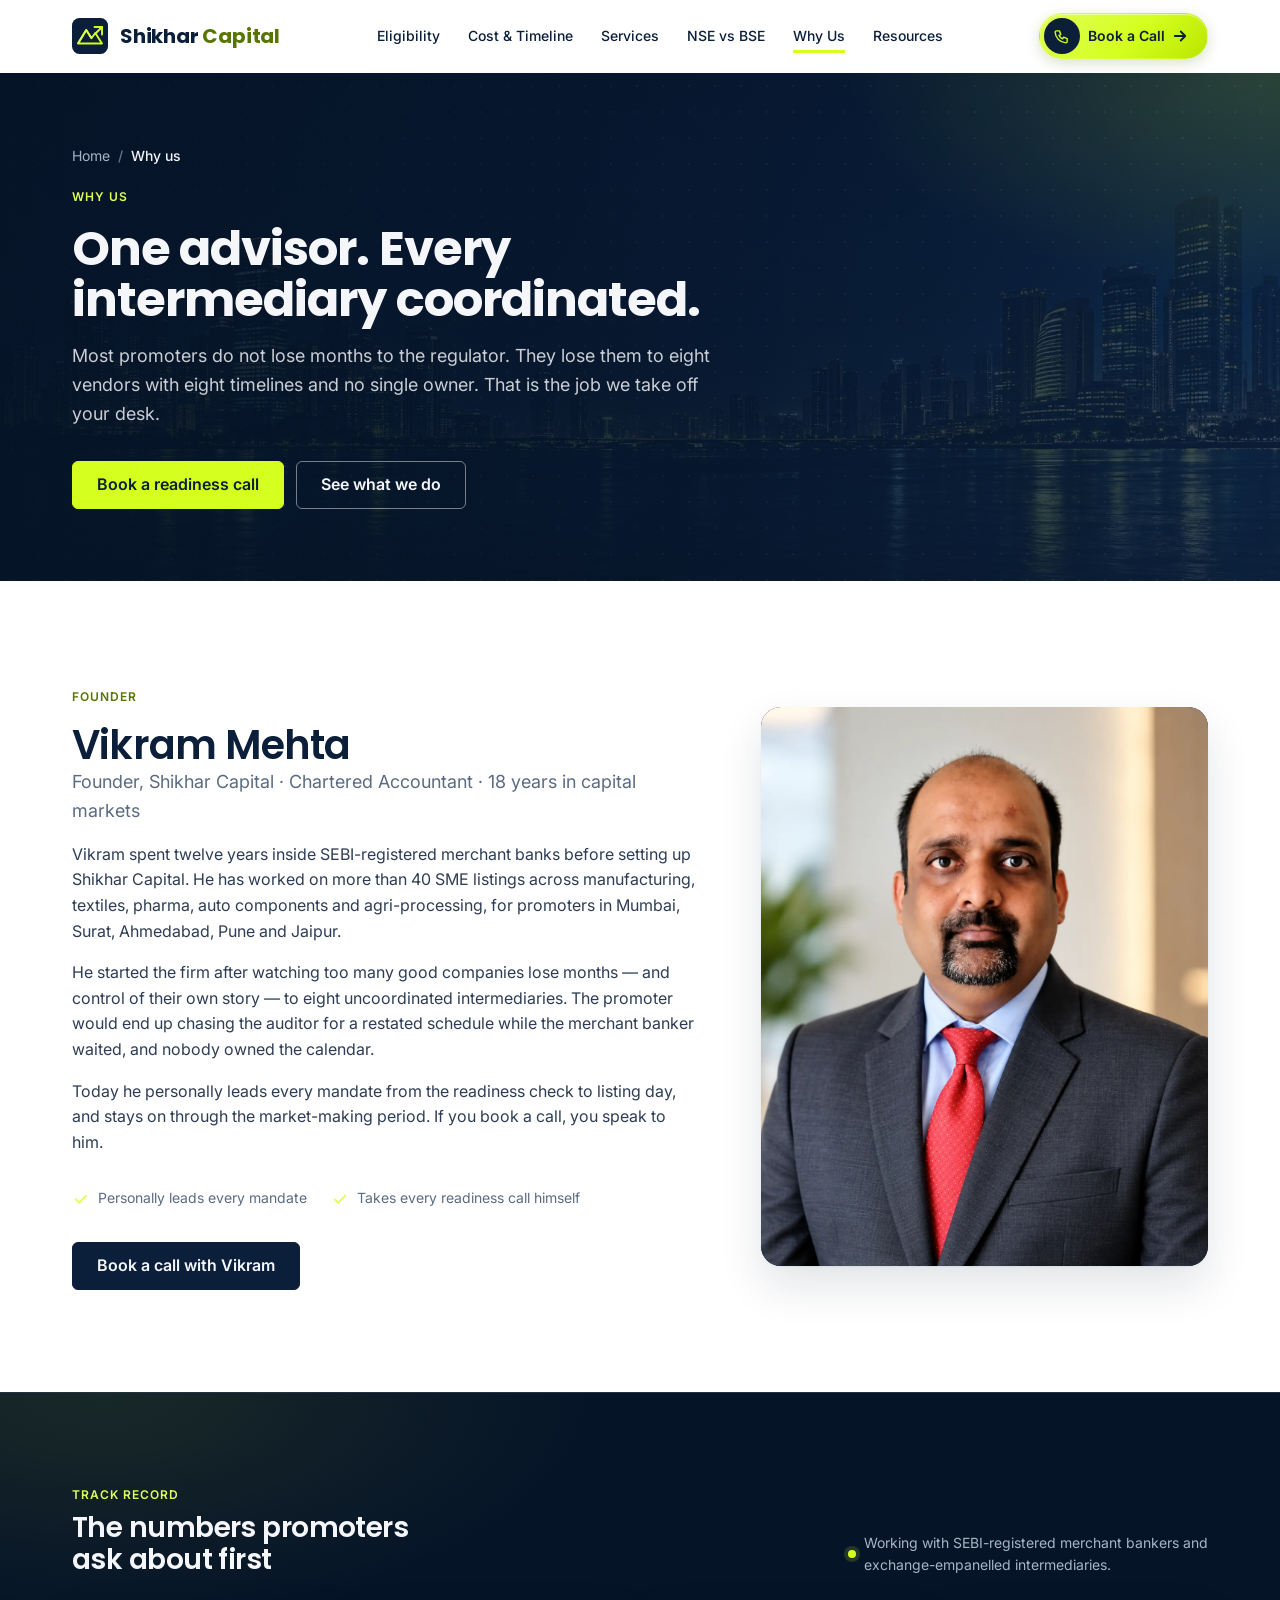
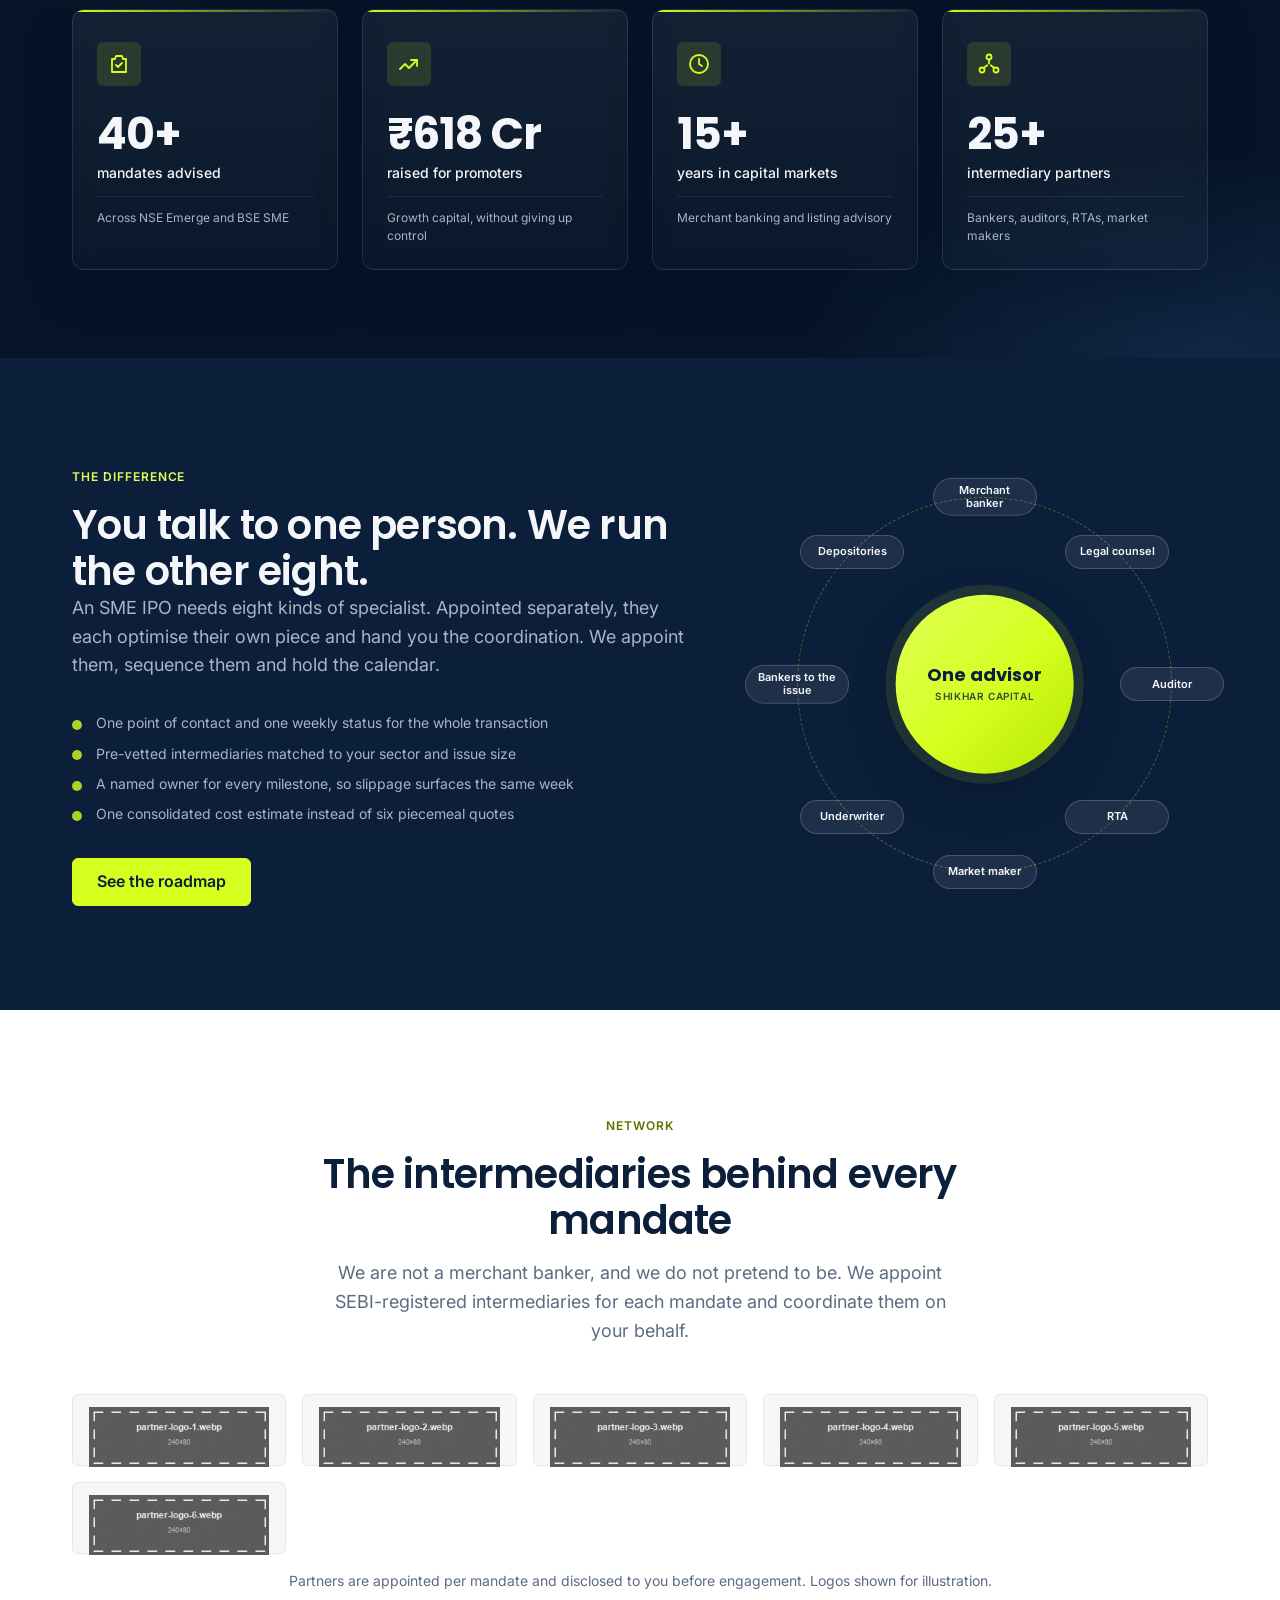
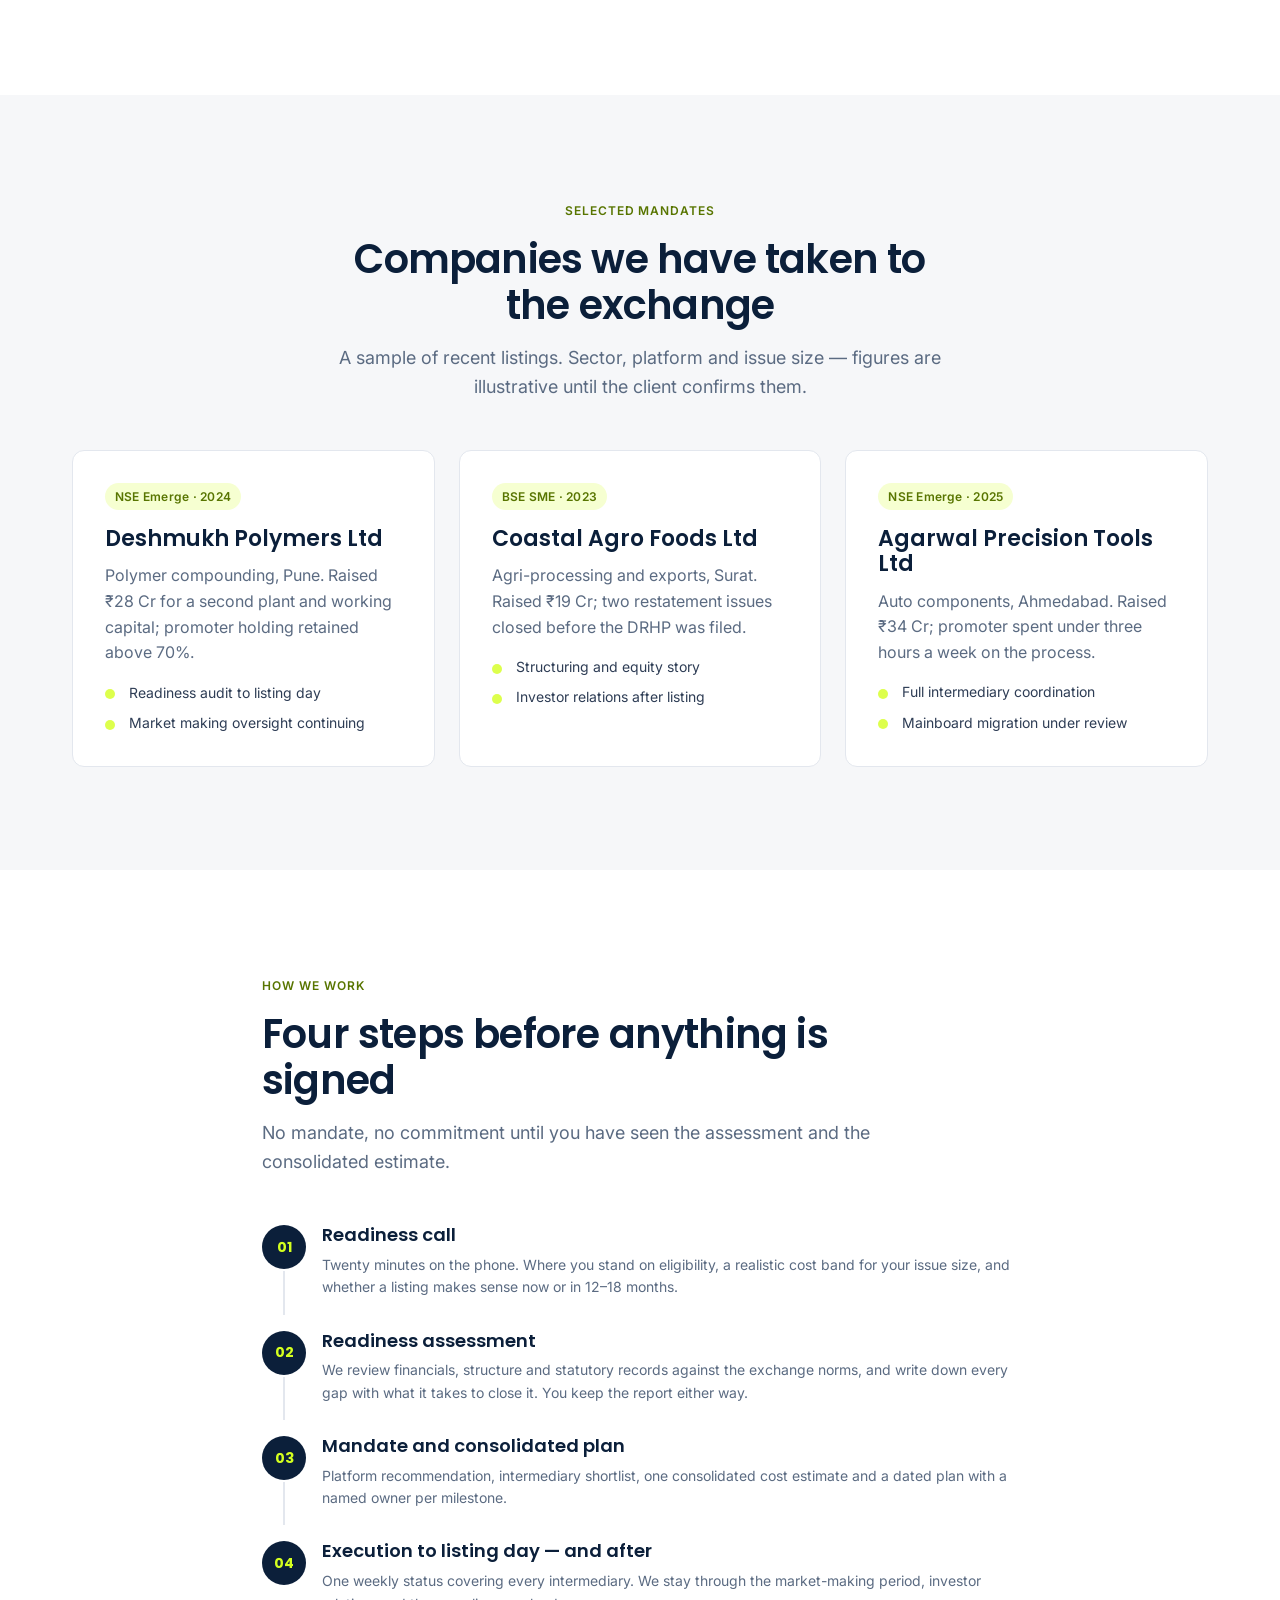
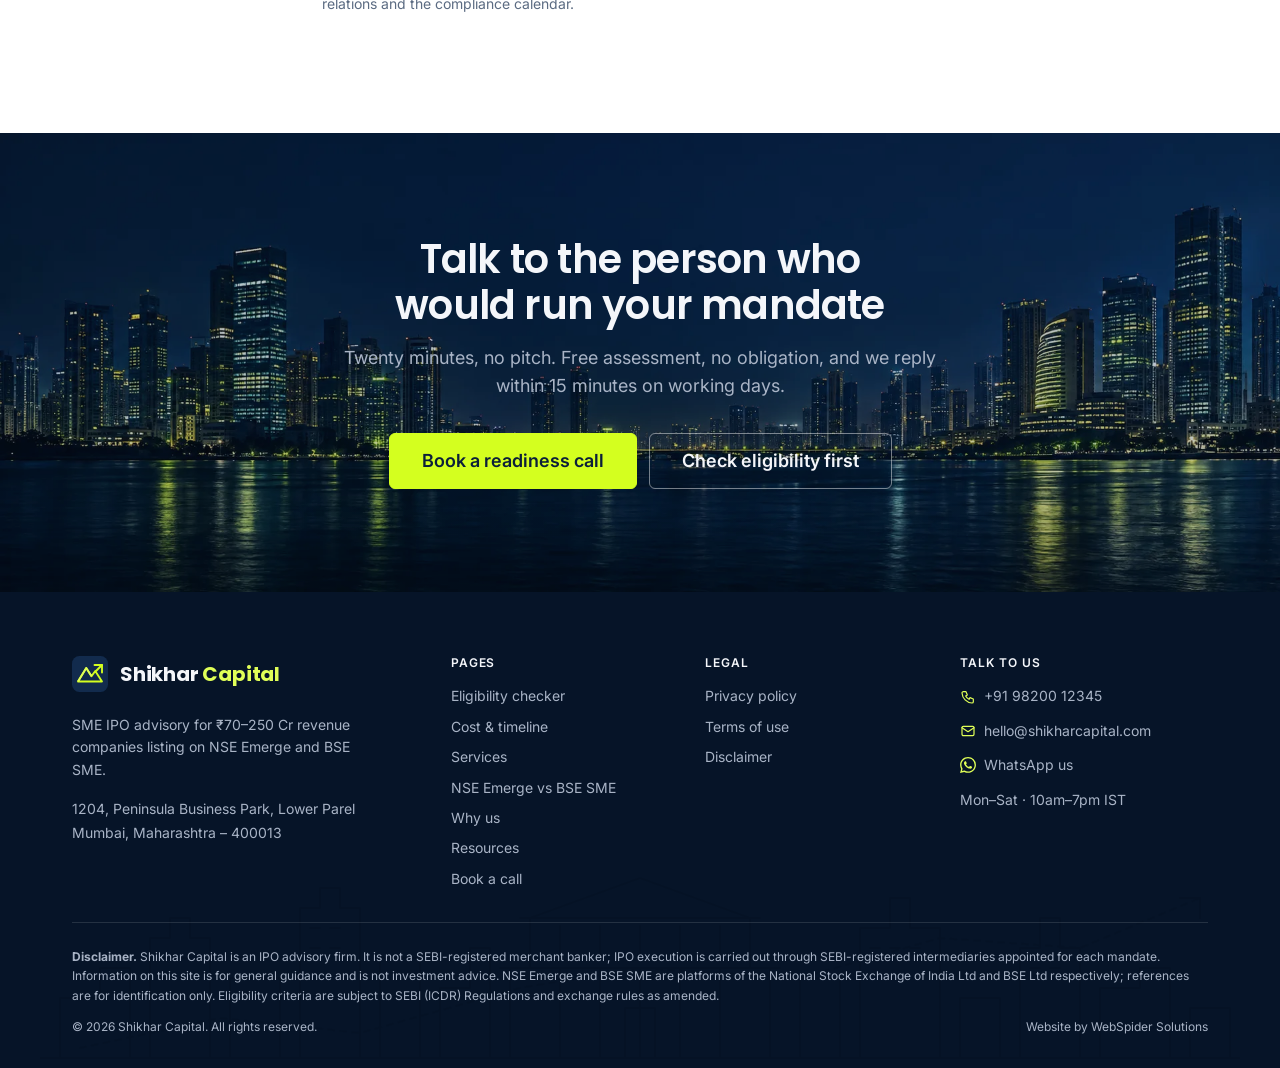
==== commit fa571bca: "Add the client's founder photo Client supplied user-uploads/founder-image.png (1122x1402, already 4:" ====
--- a/v1/about.html
+++ b/v1/about.html
@@ -213,8 +213,8 @@
           </div>
         </div>
         <div class="media-frame media-frame--portrait" data-reveal>
-          <!-- IMAGE SLOT: images/founder.webp (800×1000 portrait) — client to supply the real photo -->
-          <img src="images/founder.webp" alt="Vikram Mehta, Founder of Shikhar Capital" width="800" height="1000" loading="lazy" decoding="async">
+          <!-- images/founder.webp (1200×1500 portrait) — client photo (source: user-uploads/founder-image.png) -->
+          <img src="images/founder.webp" alt="Vikram Mehta, Founder of Shikhar Capital" width="1200" height="1500" loading="lazy" decoding="async">
         </div>
       </div>
     </section>
@@ -522,7 +522,7 @@
           </ul>
           <!-- SAMPLE DATA: advisor name -->
           <div class="book__advisor">
-            <img src="images/founder.webp" alt="" width="800" height="1000" loading="lazy" decoding="async">
+            <img src="images/founder-face.webp" alt="" width="400" height="400" loading="lazy" decoding="async">
             <span><b><span data-placeholder>Vikram Mehta</span></b><small>Founder · takes every readiness call</small></span>
           </div>
           <p class="book__trust">Free · No obligation · Mon–Sat, 10am–7pm IST</p>
--- a/v1/assets/style.css
+++ b/v1/assets/style.css
@@ -1017,6 +1017,13 @@
   transition: background var(--ease), box-shadow var(--ease), border-color var(--ease);
 }
 .site-header.is-scrolled { box-shadow: var(--shadow-sm); border-color: var(--line); }
+
+/* Inner pages: once JS is running the header is taken out of flow, so the scrolled shrink can
+   never move the content below it. A sticky header shrinks *in flow* — the page jumps 16px and
+   scroll anchoring then nudges scrollY, which is what made the header judder near the top.
+   Without JS the header stays sticky and never shrinks, so nothing moves either. */
+body.header-fixed { padding-top: calc(var(--header-h) + 1px); }
+body.header-fixed .site-header:not(.site-header--overlay) { position: fixed; left: 0; right: 0; top: 0; }
 
 /* Overlay variant (home): fixed and transparent over the full-height hero, turns solid white
    once the page scrolls (or the mobile menu opens). Other pages use the plain sticky header. */
@@ -3208,6 +3215,26 @@
   color: var(--fg-dark-muted);
 }
 .estimate__foot svg { flex: none; width: 18px; height: 18px; color: var(--accent-500); margin-top: 1px; }
+
+/* In a page hero the estimate card is a summary, not the reference: the table further down the
+   page carries the same heads with what they cover and a range, so here the descriptors are
+   dropped and the six heads run in two columns. Keeps the hero from running past a screen. */
+.page-hero .estimate { padding: var(--sp-5); }
+.page-hero .estimate__head { padding-bottom: var(--sp-4); }
+.page-hero .estimate__title { font-size: var(--fs-body); }
+.page-hero .estimate__total b { font-size: 1.75rem; }
+.page-hero .estimate__bar { height: 12px; margin-top: var(--sp-4); }
+.page-hero .estimate__list { margin-top: var(--sp-4); grid-template-columns: 1fr 1fr; column-gap: var(--sp-5); }
+.page-hero .estimate__list li { grid-template-areas: "swatch name share"; padding: 10px 0; }
+.page-hero .estimate__list li:nth-child(-n + 2) { border-top: 0; }   /* first row of both columns */
+.page-hero .estimate__list b { font-size: var(--fs-body); }
+.page-hero .estimate__note { display: none; }
+.page-hero .estimate__foot { margin-top: var(--sp-4); padding: var(--sp-2) var(--sp-3); gap: var(--sp-2); }
+.page-hero .estimate__foot svg { width: 16px; height: 16px; }
+@media (max-width: 479px) {
+  .page-hero .estimate__list { grid-template-columns: 1fr; }
+  .page-hero .estimate__list li:nth-child(2) { border-top: 1px solid rgba(255, 255, 255, .08); }
+}
 @media (max-width: 479px) {
   .cost__facts { grid-template-columns: 1fr; }
   .estimate { padding: var(--sp-5); }
@@ -3809,6 +3836,7 @@
 
 @media print {
   .site-header, .mobile-bar, .skip-link { display: none !important; }
+  body.header-fixed { padding-top: 0; }
   .section { padding-block: var(--sp-6); }
   .section--navy { --bg: #fff; --fg: #000; --fg-heading: #000; --fg-muted: #333; }
 }
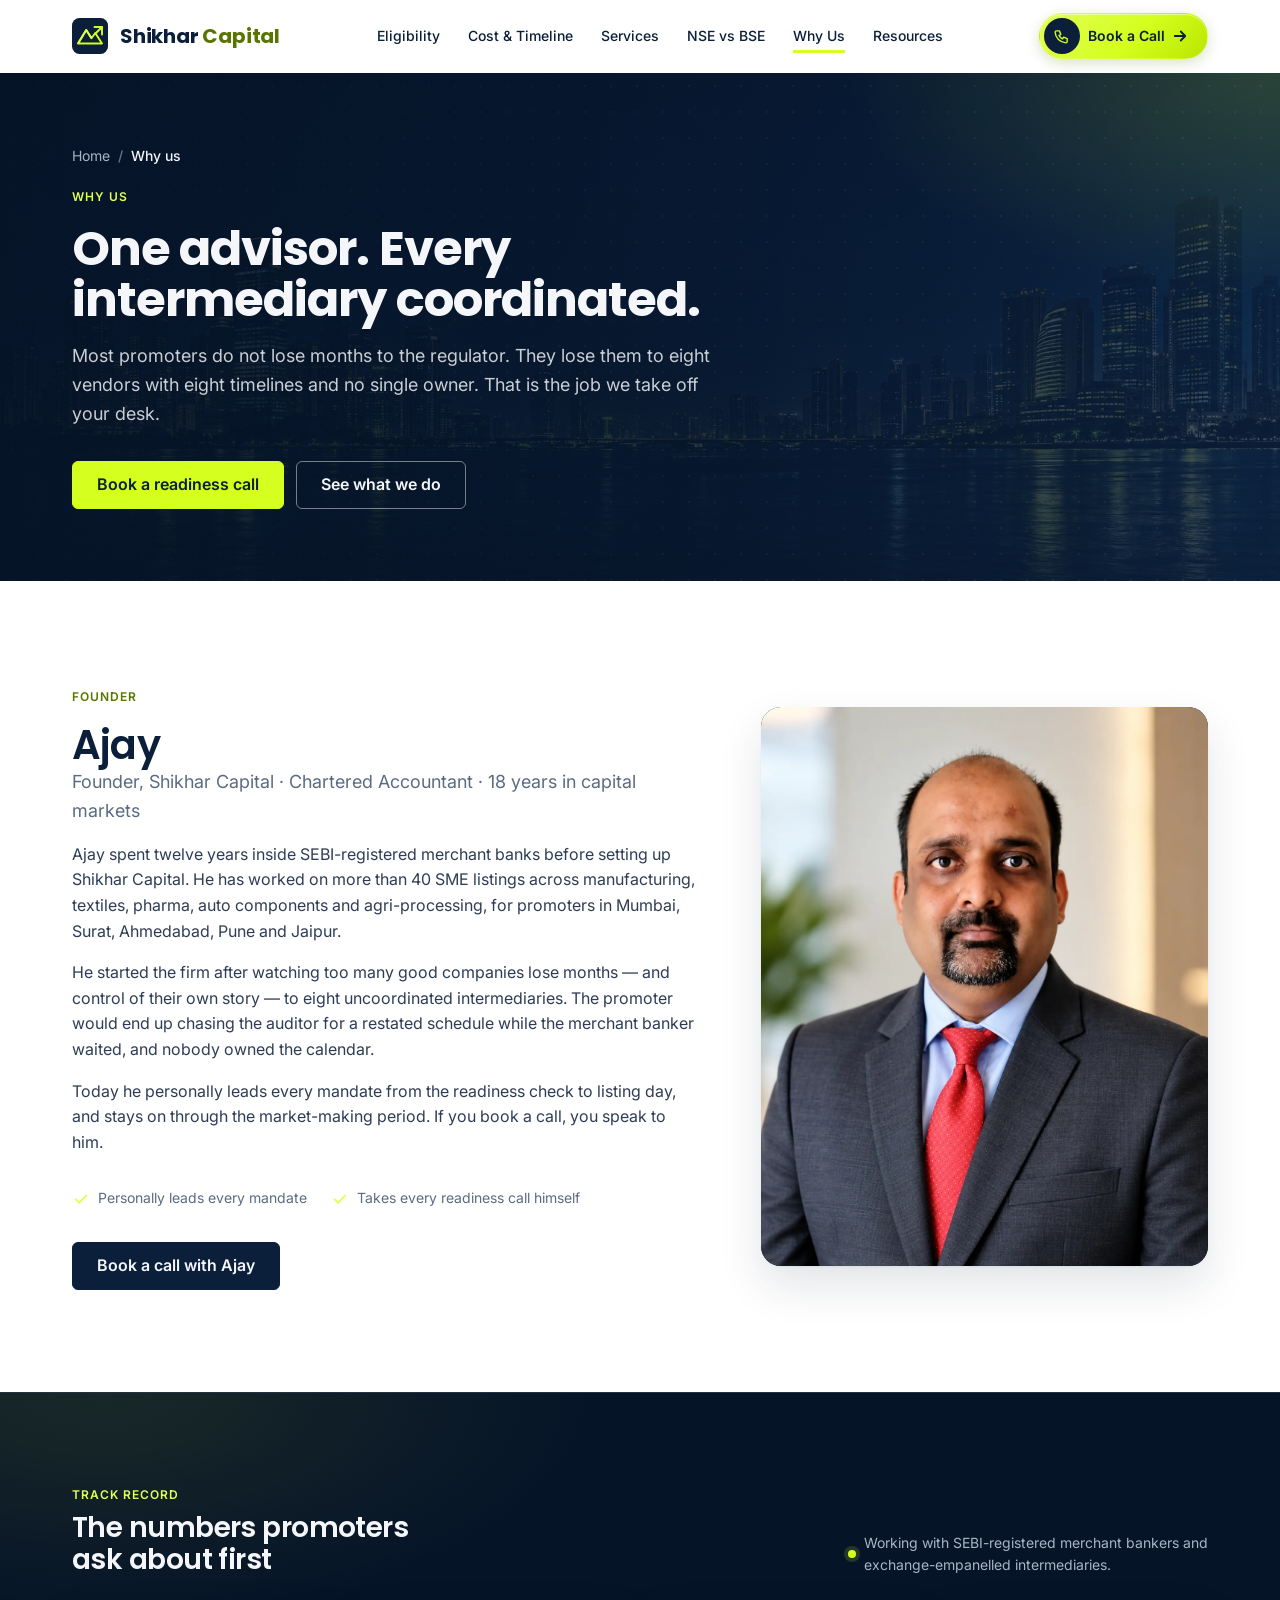
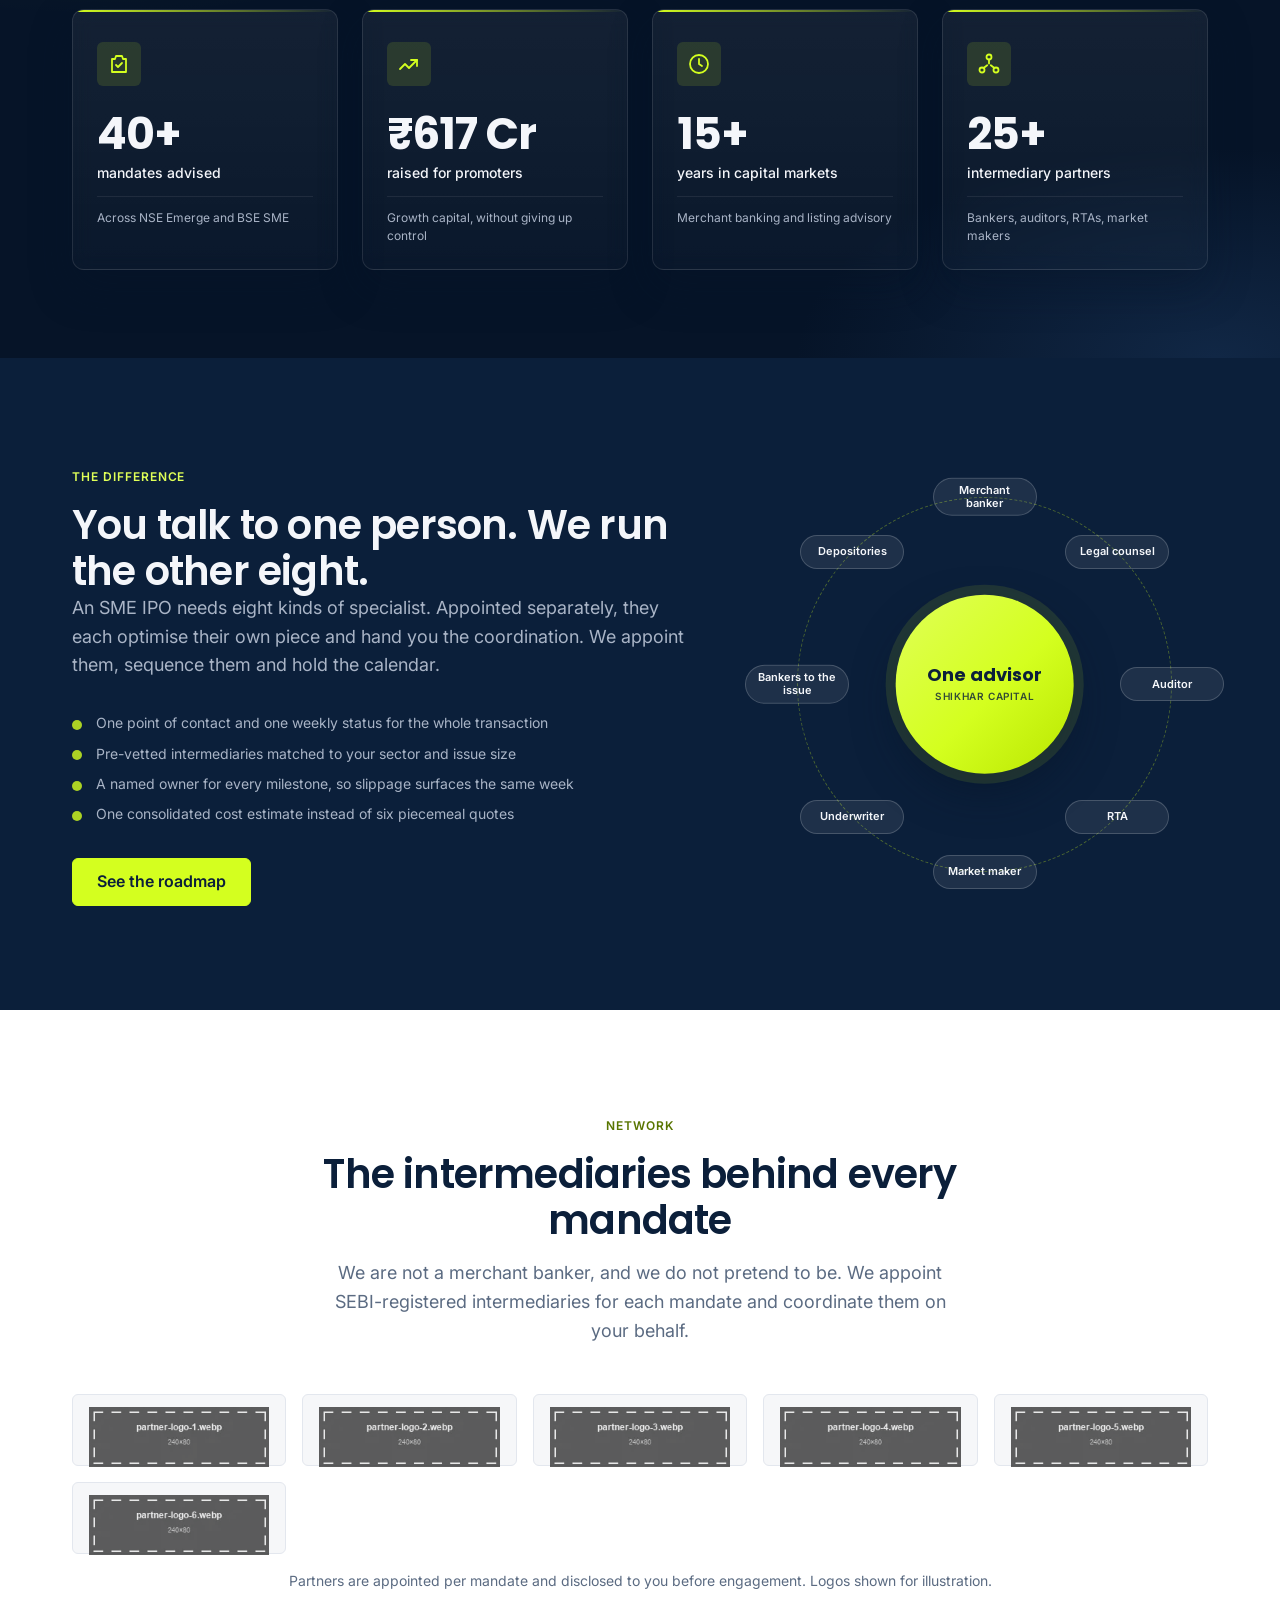
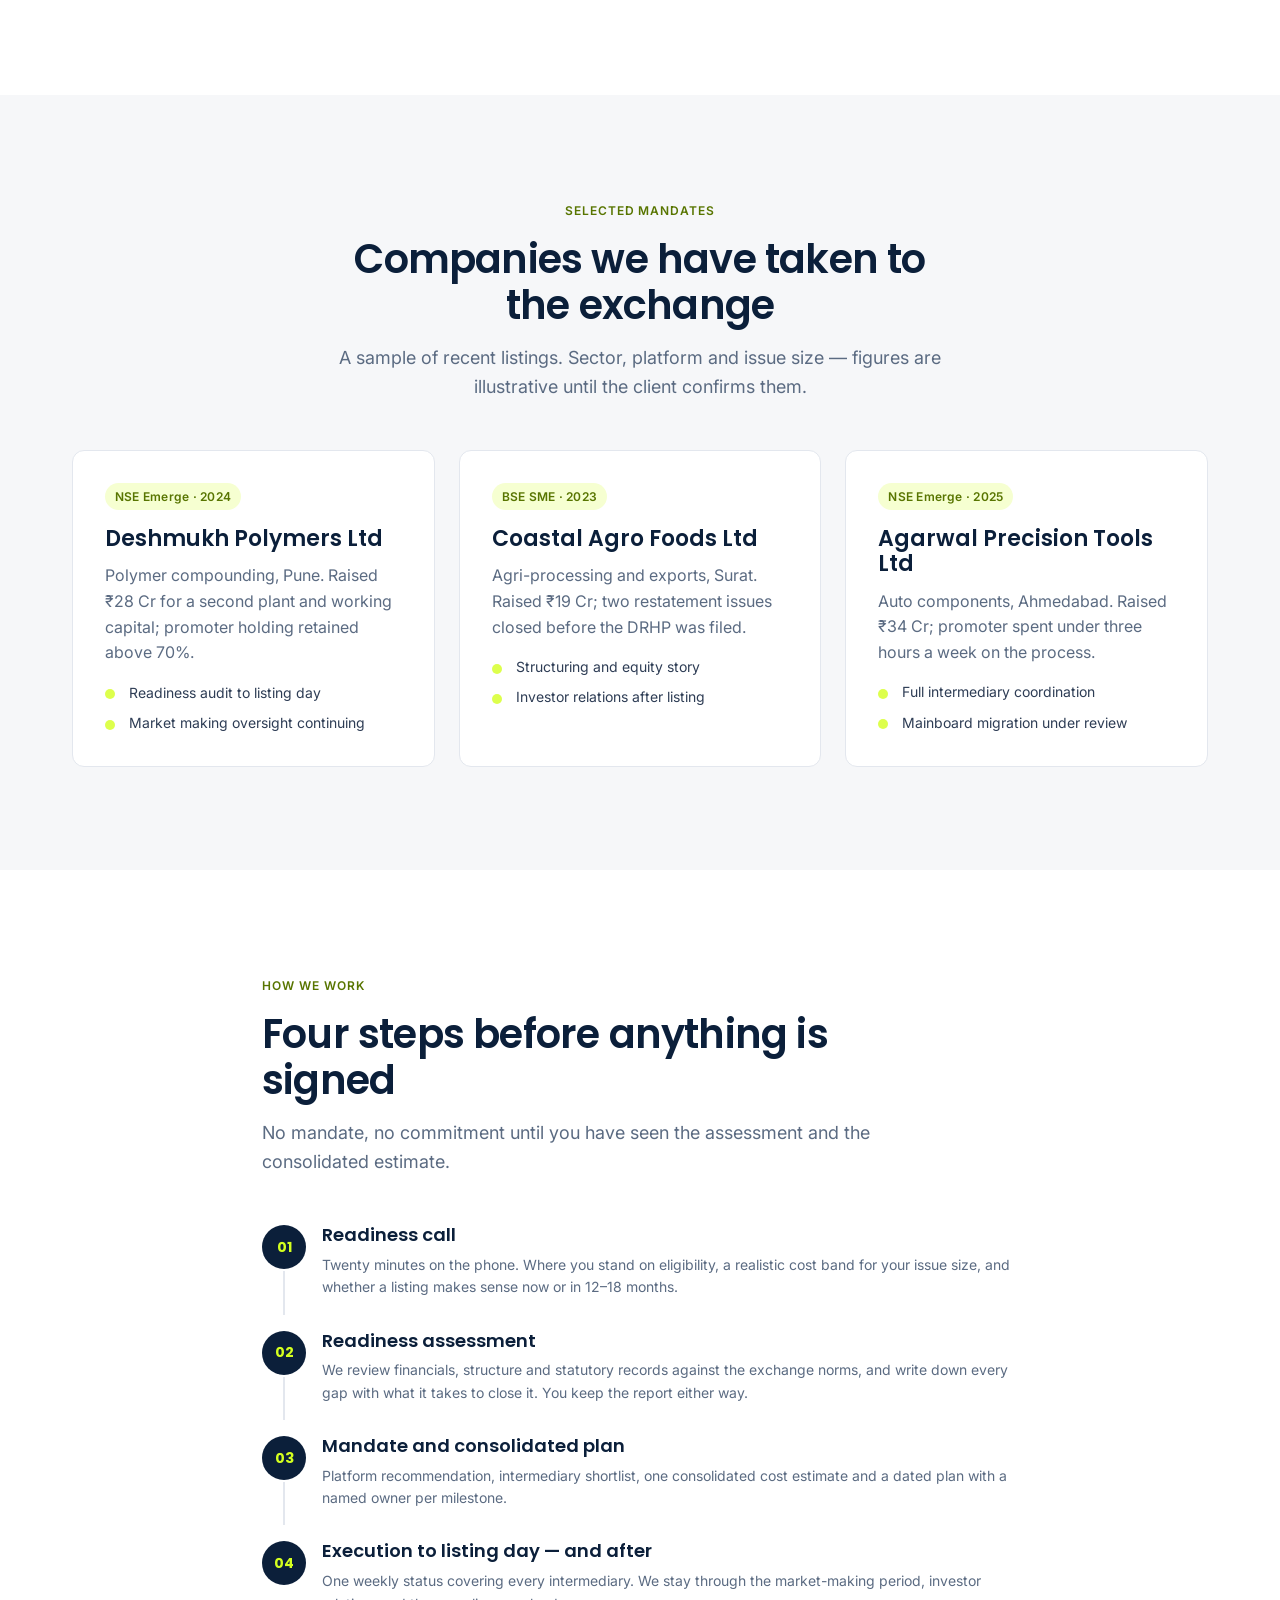
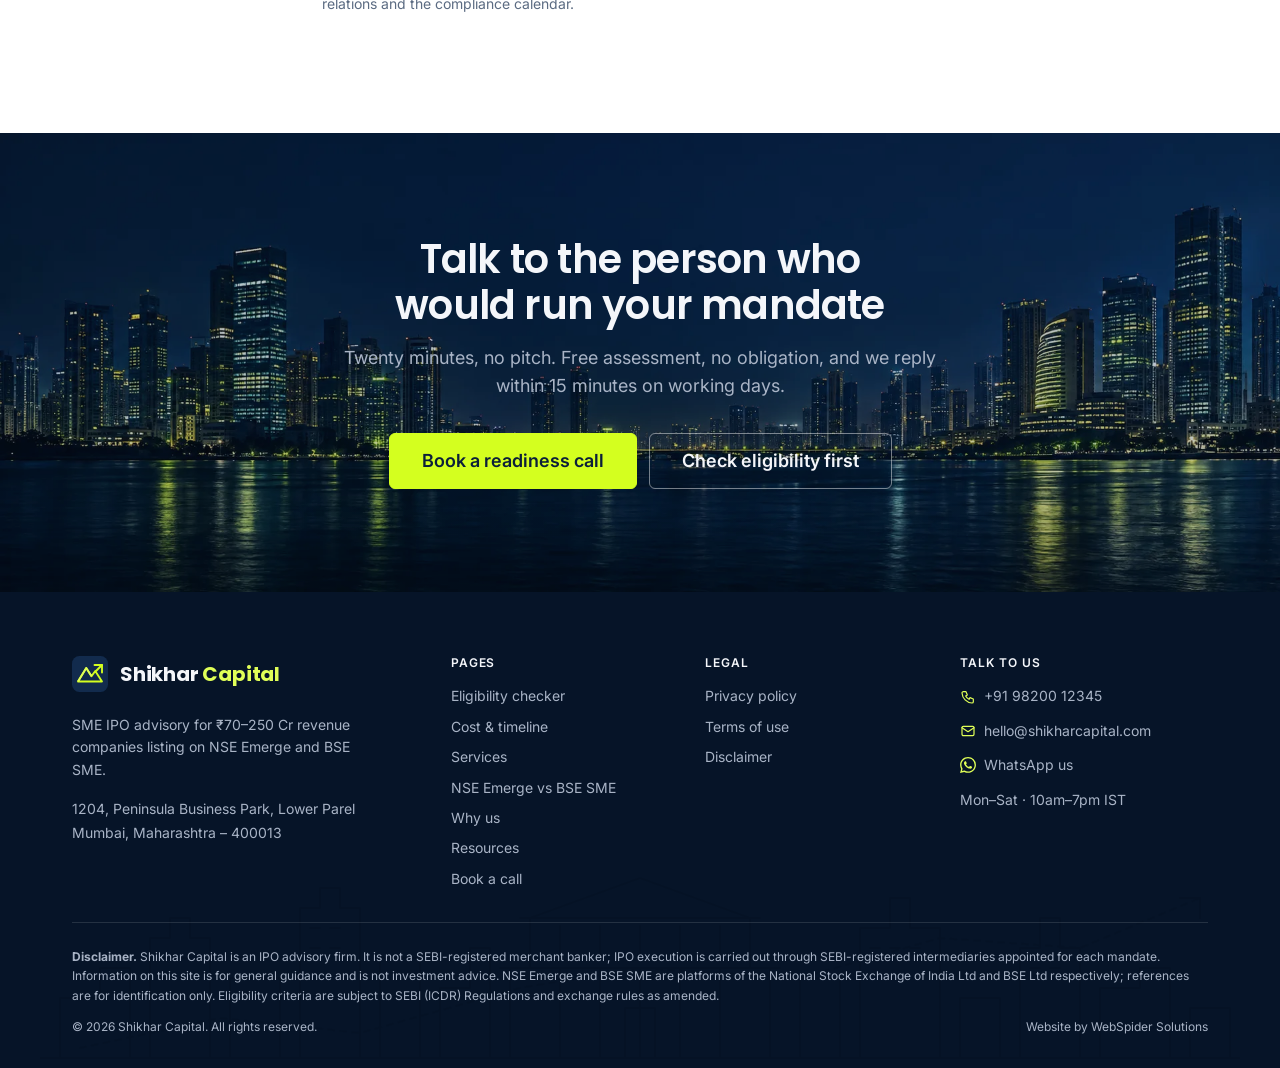
==== commit 4c1510e7: "Use the client's founder name, Ajay Replaces the sample "Vikram Mehta" with the real first name acro" ====
--- a/v1/about.html
+++ b/v1/about.html
@@ -96,7 +96,7 @@
     "about": { "@id": "https://www.shikharcapital.com/#org" },
     "mainEntity": {
       "@type": "Person",
-      "name": "Vikram Mehta",
+      "name": "Ajay",
       "jobTitle": "Founder",
       "worksFor": { "@id": "https://www.shikharcapital.com/#org" },
       "knowsAbout": ["SME IPO", "NSE Emerge", "BSE SME", "IPO readiness", "Merchant banker coordination"]
@@ -197,10 +197,10 @@
         <div>
           <span class="eyebrow">Founder</span>
           <!-- SAMPLE DATA: founder name, bio and figures — client to supply the real photo and bio -->
-          <h2 id="founder-title"><span data-placeholder>Vikram Mehta</span></h2>
+          <h2 id="founder-title"><span data-placeholder>Ajay</span></h2>
           <p class="lead"><span data-placeholder>Founder, Shikhar Capital · Chartered Accountant · 18 years in capital markets</span></p>
           <div data-placeholder>
-            <p class="mt-4">Vikram spent twelve years inside SEBI-registered merchant banks before setting up Shikhar Capital. He has worked on more than 40 SME listings across manufacturing, textiles, pharma, auto components and agri-processing, for promoters in Mumbai, Surat, Ahmedabad, Pune and Jaipur.</p>
+            <p class="mt-4">Ajay spent twelve years inside SEBI-registered merchant banks before setting up Shikhar Capital. He has worked on more than 40 SME listings across manufacturing, textiles, pharma, auto components and agri-processing, for promoters in Mumbai, Surat, Ahmedabad, Pune and Jaipur.</p>
             <p class="mt-4">He started the firm after watching too many good companies lose months — and control of their own story — to eight uncoordinated intermediaries. The promoter would end up chasing the auditor for a restated schedule while the merchant banker waited, and nobody owned the calendar.</p>
             <p class="mt-4">Today he personally leads every mandate from the readiness check to listing day, and stays on through the market-making period. If you book a call, you speak to him.</p>
           </div>
@@ -209,12 +209,12 @@
             <li><svg viewBox="0 0 24 24" fill="none" stroke="currentColor" stroke-width="2.5" stroke-linecap="round" stroke-linejoin="round" aria-hidden="true"><path d="M5 12.5l4.5 4.5L19 7.5"/></svg>Takes every readiness call himself</li>
           </ul>
           <div class="btn-row mt-6">
-            <a class="btn btn--navy" href="#book" data-book>Book a call with Vikram</a>
+            <a class="btn btn--navy" href="#book" data-book>Book a call with Ajay</a>
           </div>
         </div>
         <div class="media-frame media-frame--portrait" data-reveal>
           <!-- images/founder.webp (1200×1500 portrait) — client photo (source: user-uploads/founder-image.png) -->
-          <img src="images/founder.webp" alt="Vikram Mehta, Founder of Shikhar Capital" width="1200" height="1500" loading="lazy" decoding="async">
+          <img src="images/founder.webp" alt="Ajay, Founder of Shikhar Capital" width="1200" height="1500" loading="lazy" decoding="async">
         </div>
       </div>
     </section>
@@ -523,7 +523,7 @@
           <!-- SAMPLE DATA: advisor name -->
           <div class="book__advisor">
             <img src="images/founder-face.webp" alt="" width="400" height="400" loading="lazy" decoding="async">
-            <span><b><span data-placeholder>Vikram Mehta</span></b><small>Founder · takes every readiness call</small></span>
+            <span><b><span data-placeholder>Ajay</span></b><small>Founder · takes every readiness call</small></span>
           </div>
           <p class="book__trust">Free · No obligation · Mon–Sat, 10am–7pm IST</p>
         </div>
